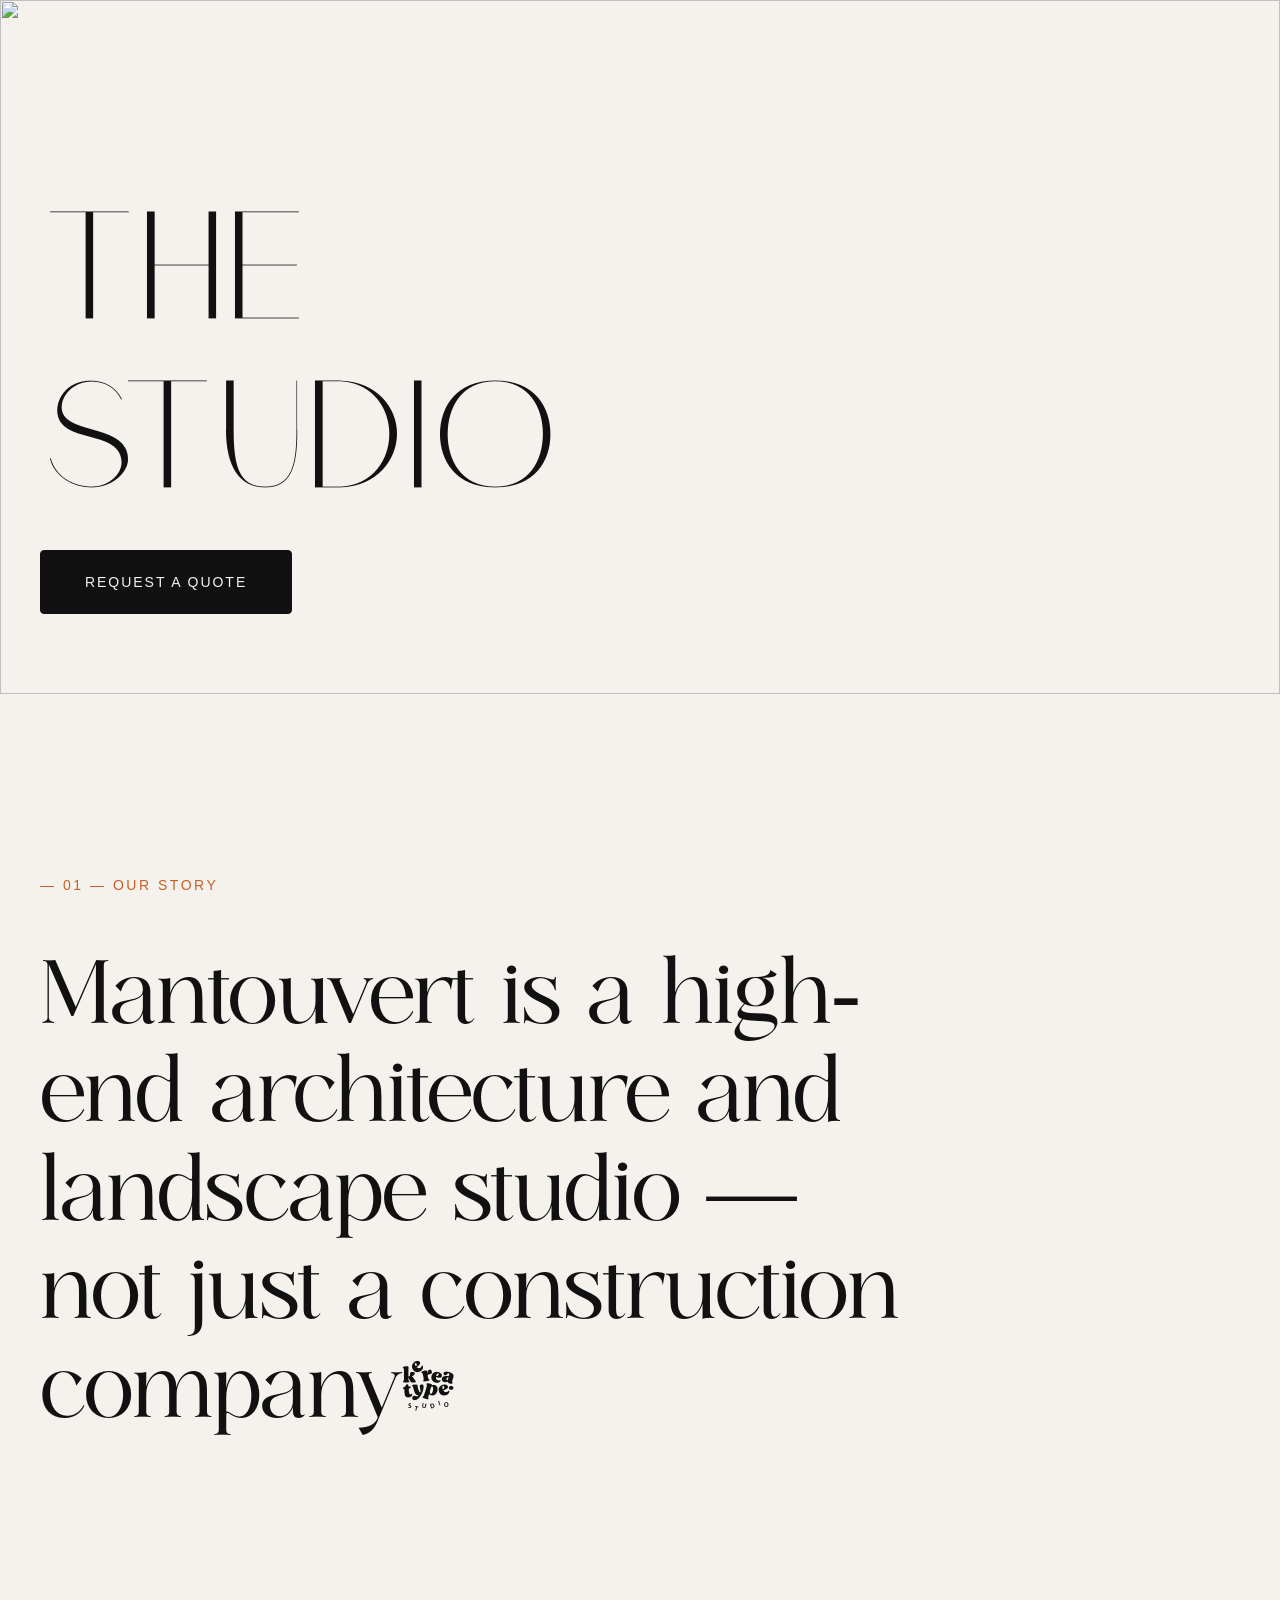
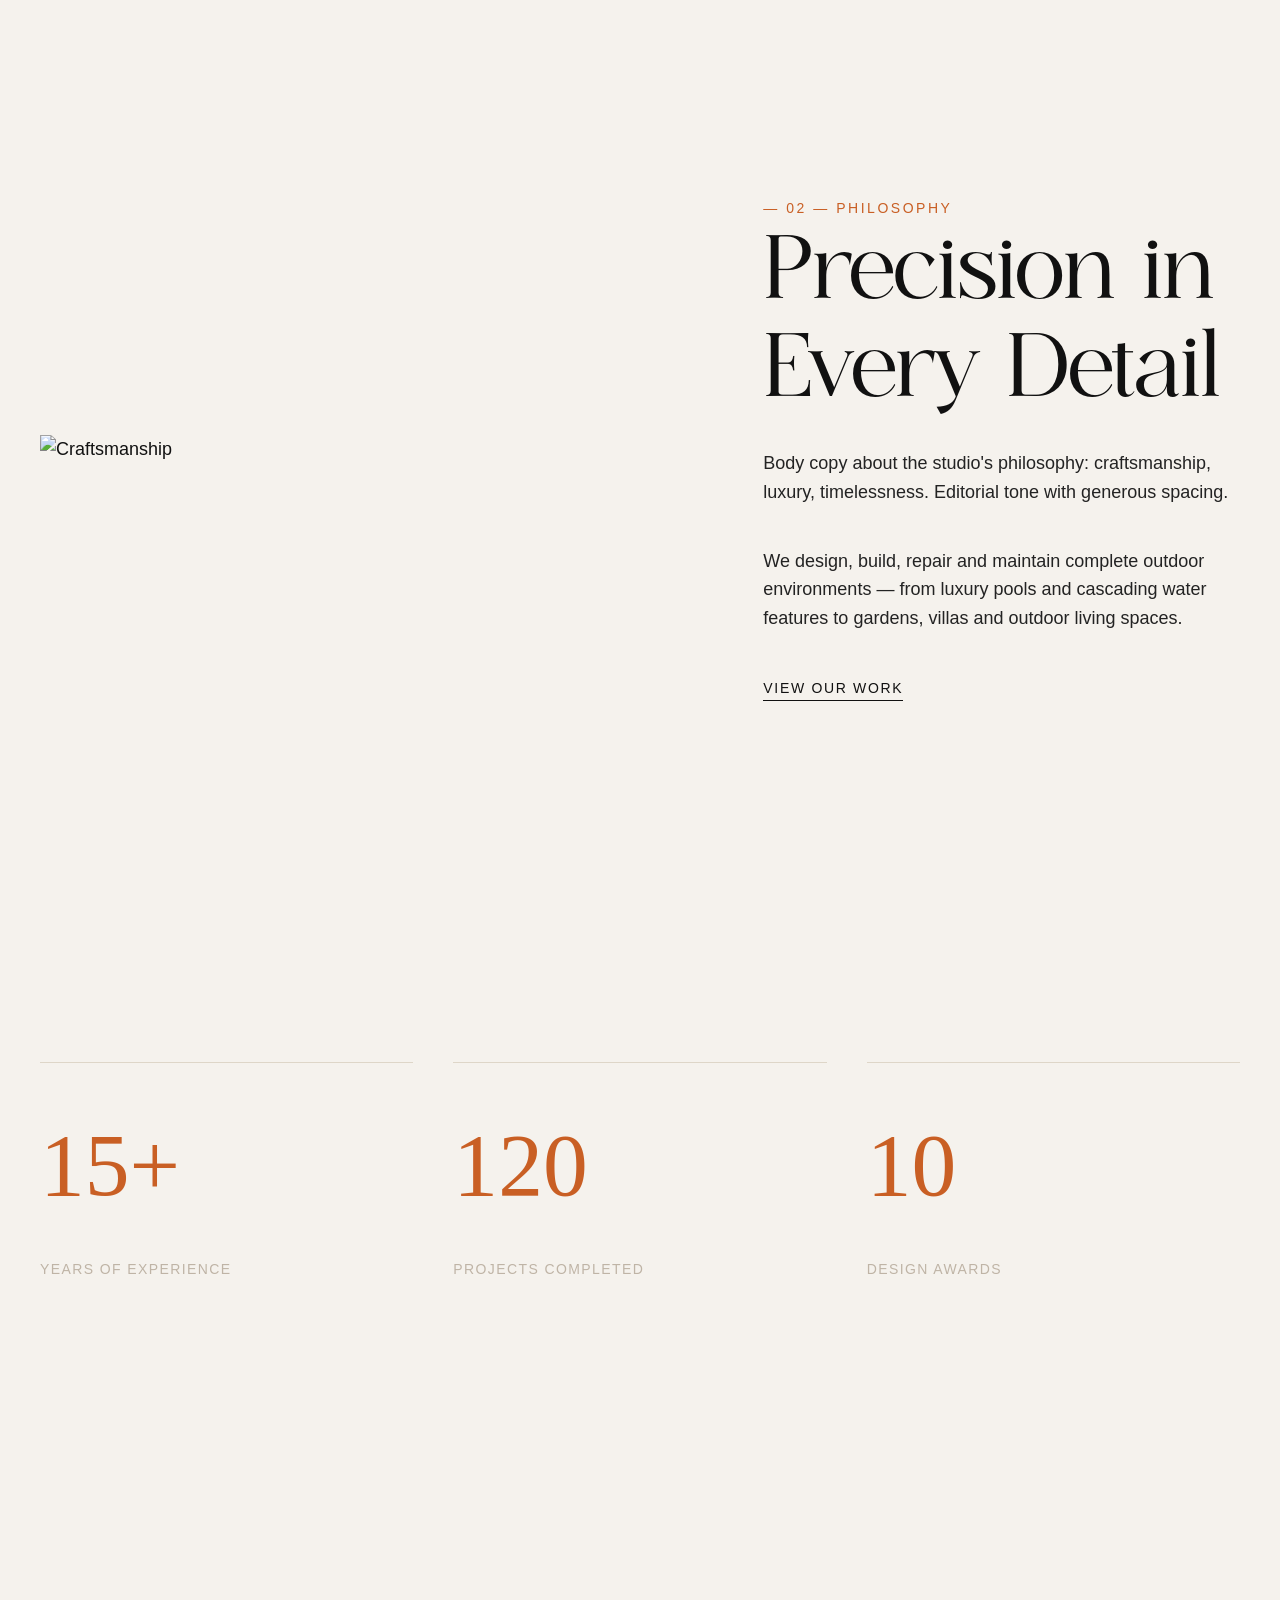
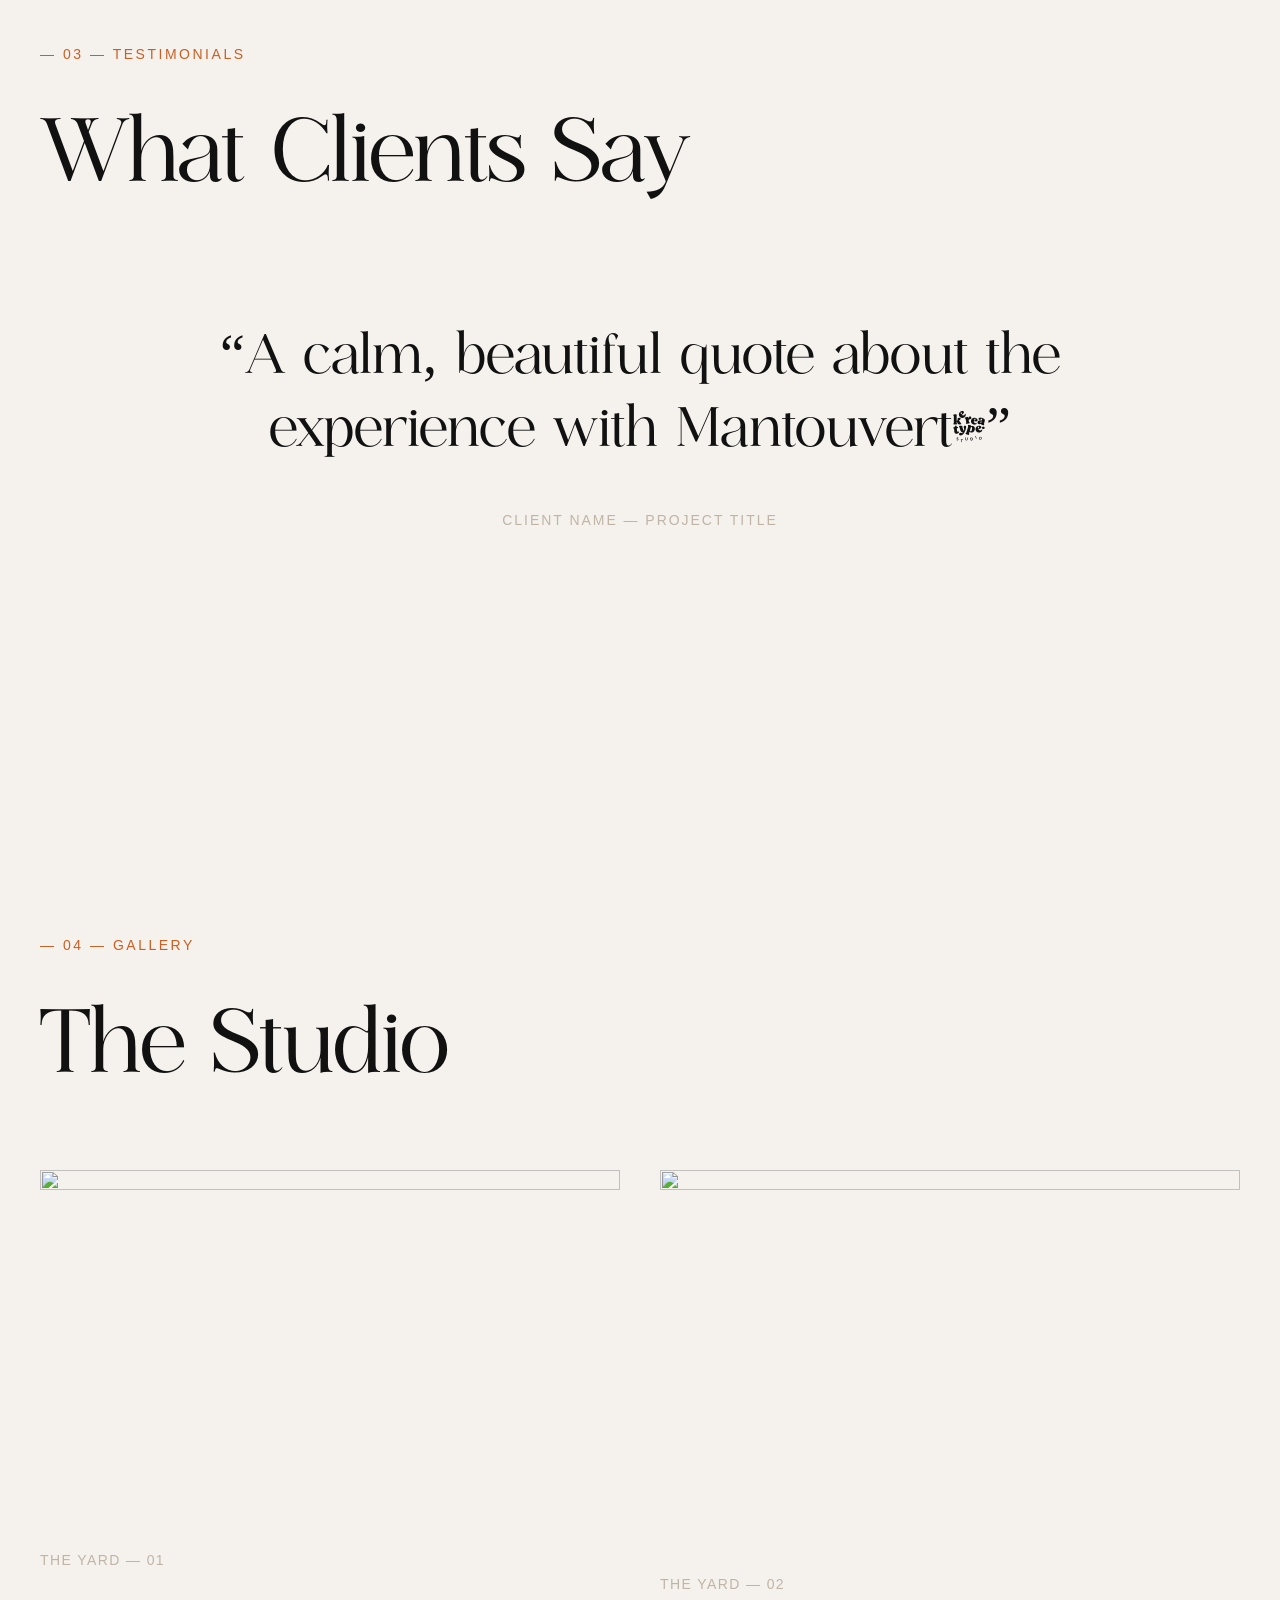
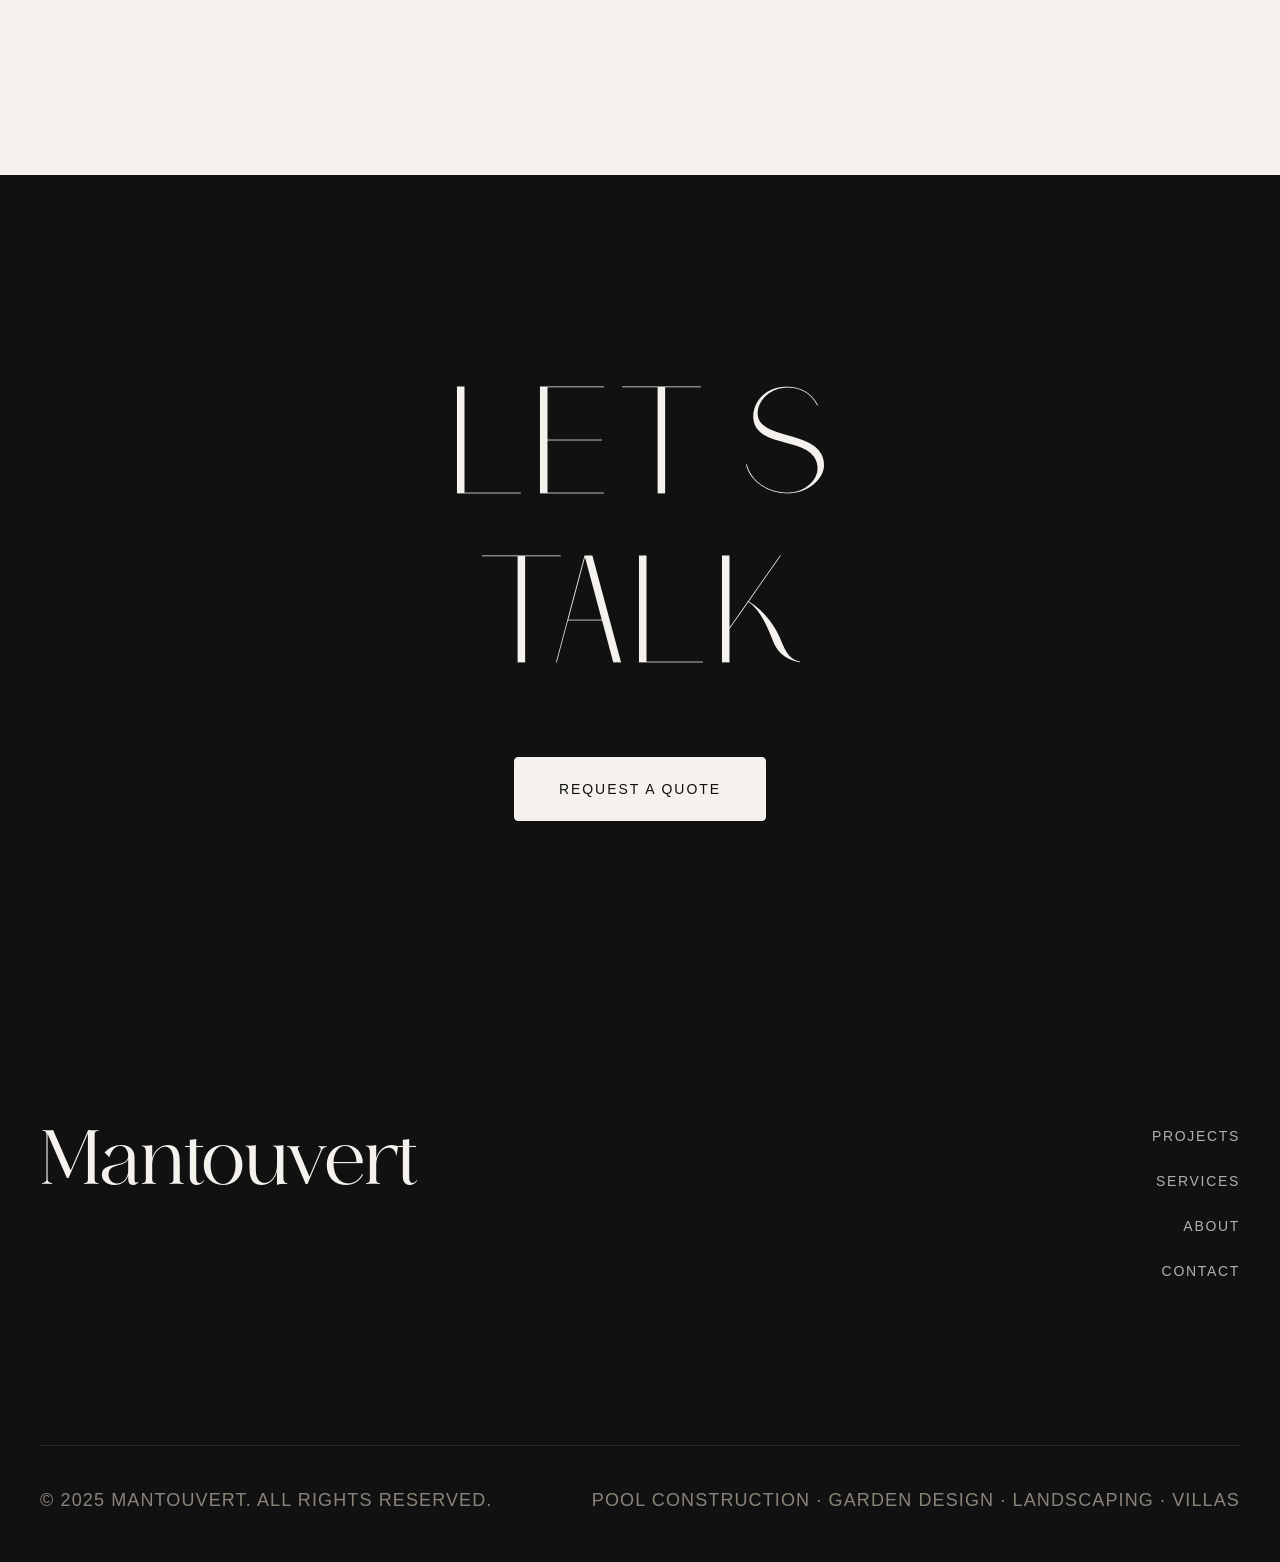
==== about.html @ f2d020be "Initial commit: Mantouvert website" ====
<!DOCTYPE html>
<html lang="en">
<head>
  <meta charset="UTF-8">
  <meta name="viewport" content="width=device-width, initial-scale=1.0">
  <title>About — Mantouvert</title>

  <link rel="stylesheet" href="css/base.css">
  <link rel="stylesheet" href="css/layout.css">
  <link rel="stylesheet" href="css/components.css">
</head>
<body>

  <!-- NAVIGATION -->
  <header class="site-header" data-header>
    <nav class="nav container">
      <button class="nav__toggle" aria-label="Open menu" aria-expanded="false">
        <span class="hamburger-line"></span>
        <span class="hamburger-line"></span>
        <span class="hamburger-line"></span>
      </button>
      <a href="index.html" class="nav__logo">Mantouvert</a>
    </nav>
    <div class="nav__menu">
      <ul class="nav__links">
        <li><a href="index.html" class="nav__link">Home</a></li>
        <li><a href="projects.html" class="nav__link">Projects</a></li>
        <li><a href="services.html" class="nav__link">Services</a></li>
        <li><a href="about.html" class="nav__link is-active">About</a></li>
        <li><a href="contact.html" class="nav__link nav__link--cta">Request a Quote</a></li>
      </ul>
    </div>
  </header>

  <main>

    <!-- HERO -->
    <section class="hero hero--page">
      <div class="hero__media">
        <img src="assets/images/placeholder-hero.jpg" alt="">
      </div>
      <div class="hero__content container">
        <h1 class="hero__title">
          THE<br>
          STUDIO
        </h1>
        <div class="hero__actions">
          <a href="contact.html" class="btn btn--primary">REQUEST A QUOTE</a>
        </div>
      </div>
    </section>

    <!-- EDITORIAL INTRO — brand story -->
    <section class="intro">
      <div class="container">
        <p class="intro__eyebrow">— 01 — Our Story</p>
        <h2 class="intro__title">
          Mantouvert is a high-end architecture and landscape studio — not just a construction company.
        </h2>
      </div>
    </section>

    <!-- CRAFTSMANSHIP / PHILOSOPHY -->
    <section class="craftsmanship">
      <div class="container">
        <div class="craftsmanship__grid">

          <div class="craftsmanship__media">
            <img src="assets/images/placeholder-craft.jpg" alt="Craftsmanship">
          </div>

          <div class="craftsmanship__content">
            <p class="section-head__eyebrow">— 02 — Philosophy</p>
            <h2 class="craftsmanship__title">Precision in Every Detail</h2>
            <p class="craftsmanship__text">
              Body copy about the studio's philosophy: craftsmanship, luxury,
              timelessness. Editorial tone with generous spacing.
            </p>
            <p class="craftsmanship__text">
              We design, build, repair and maintain complete outdoor environments —
              from luxury pools and cascading water features to gardens, villas
              and outdoor living spaces.
            </p>
            <a href="projects.html" class="section-head__link">View Our Work</a>
          </div>

        </div>
      </div>
    </section>

    <!-- STATISTICS -->
    <section class="stats">
      <div class="container">
        <div class="stats__grid">
          <div class="stat">
            <span class="stat__number">15+</span>
            <span class="stat__label">Years of Experience</span>
          </div>
          <div class="stat">
            <span class="stat__number">120</span>
            <span class="stat__label">Projects Completed</span>
          </div>
          <div class="stat">
            <span class="stat__number">10</span>
            <span class="stat__label">Design Awards</span>
          </div>
        </div>
      </div>
    </section>

    <!-- TESTIMONIALS -->
    <section class="testimonials">
      <div class="container">
        <div class="section-head">
          <p class="section-head__eyebrow">— 03 — Testimonials</p>
          <h2 class="section-head__title">What Clients Say</h2>
        </div>
        <blockquote class="testimonial">
          <p class="testimonial__quote">“A calm, beautiful quote about the experience with Mantouvert.”</p>
          <cite class="testimonial__author">Client Name — Project Title</cite>
        </blockquote>
      </div>
    </section>

    <!-- GALLERY -->
    <section class="gallery">
      <div class="container">
        <div class="section-head">
          <p class="section-head__eyebrow">— 04 — Gallery</p>
          <h2 class="section-head__title">The Studio</h2>
        </div>
        <div class="gallery__grid">
          <figure class="gallery__item">
            <img src="assets/images/placeholder-gallery-1.jpg" alt="">
            <figcaption class="gallery__caption">The Yard — 01</figcaption>
          </figure>
          <figure class="gallery__item">
            <img src="assets/images/placeholder-gallery-2.jpg" alt="">
            <figcaption class="gallery__caption">The Yard — 02</figcaption>
          </figure>
        </div>
      </div>
    </section>

    <!-- CONTACT CTA -->
    <section class="cta">
      <div class="container">
        <h2 class="cta__title">
          LET'S<br>
          TALK
        </h2>
        <a href="contact.html" class="btn btn--light">REQUEST A QUOTE</a>
      </div>
    </section>

  </main>

  <!-- FOOTER -->
  <footer class="site-footer">
    <div class="container">
      <a href="index.html" class="site-footer__logo">Mantouvert</a>
      <nav class="site-footer__nav">
        <ul>
          <li><a href="projects.html">Projects</a></li>
          <li><a href="services.html">Services</a></li>
          <li><a href="about.html">About</a></li>
          <li><a href="contact.html">Contact</a></li>
        </ul>
      </nav>
      <div class="site-footer__meta">
        <p>© 2025 Mantouvert. All rights reserved.</p>
        <p>Pool Construction · Garden Design · Landscaping · Villas</p>
      </div>
    </div>
  </footer>

  <script src="js/main.js"></script>
</body>
</html>
---- css/base.css ----
/* ============================================================
   MANTOUVERT — DESIGN SYSTEM BASE
   Source of truth: rools.md (Version 1.0)
   ============================================================ */

/* --------------------------------------------
   Global Fonts — @font-face declarations
   -------------------------------------------- */
@font-face {
  font-family: 'Monic DEMO';
  src: url('../public/fonts/Monic DEMO.otf') format('opentype');
  font-weight: 400;
  font-style: normal;
  font-display: swap;
}

@font-face {
  font-family: 'Ethereal Demo';
  src: url('../public/fonts/EtherealDemo-Thin.otf') format('opentype');
  font-weight: 100;
  font-style: normal;
  font-display: swap;
}

@font-face {
  font-family: 'Ethereal Demo';
  src: url('../public/fonts/EtherealDemo-ExtraLight.otf') format('opentype');
  font-weight: 200;
  font-style: normal;
  font-display: swap;
}

@font-face {
  font-family: 'Ethereal Demo';
  src: url('../public/fonts/EtherealDemo-Light.otf') format('opentype');
  font-weight: 300;
  font-style: normal;
  font-display: swap;
}

@font-face {
  font-family: 'Ethereal Demo';
  src: url('../public/fonts/EtherealDemo-Regular.otf') format('opentype');
  font-weight: 400;
  font-style: normal;
  font-display: swap;
}

@font-face {
  font-family: 'Ethereal Demo';
  src: url('../public/fonts/EtherealDemo-Medium.otf') format('opentype');
  font-weight: 500;
  font-style: normal;
  font-display: swap;
}

@font-face {
  font-family: 'Ethereal Demo';
  src: url('../public/fonts/EtherealDemo-SemiBold.otf') format('opentype');
  font-weight: 600;
  font-style: normal;
  font-display: swap;
}

@font-face {
  font-family: 'Ethereal Demo';
  src: url('../public/fonts/EtherealDemo-Bold.otf') format('opentype');
  font-weight: 700;
  font-style: normal;
  font-display: swap;
}

@font-face {
  font-family: 'Ethereal Demo';
  src: url('../public/fonts/EtherealDemo-ExtraBold.otf') format('opentype');
  font-weight: 800;
  font-style: normal;
  font-display: swap;
}

@font-face {
  font-family: 'Ethereal Demo';
  src: url('../public/fonts/EtherealDemo-Black.otf') format('opentype');
  font-weight: 900;
  font-style: normal;
  font-display: swap;
}

/* --------------------------------------------
   Design Tokens
   -------------------------------------------- */
:root {
  /* Color Palette */
  --color-orange: #C95F24;        /* Burnt Orange — Primary */
  --color-orange-accent: #E57A32; /* Accent Orange */
  --color-brick: #8F3526;         /* Deep Brick Red */
  --color-black: #111111;         /* Matte Black */
  --color-charcoal: #232323;      /* Charcoal */
  --color-white: #F5F2ED;         /* Warm White */
  --color-sand: #DED6C8;          /* Sand */
  --color-stone: #BFB4A6;         /* Stone */
  --color-olive: #6F7352;         /* Olive Accent — landscaping pages only */

  /* Color Usage Ratio: 60% white / 25% black / 10% orange / 5% accents */
  --color-bg: var(--color-white);
  --color-bg-dark: var(--color-black);
  --color-text: var(--color-black);
  --color-text-inverse: var(--color-white);
  --color-muted: var(--color-stone);
  --color-accent: var(--color-orange);

  /* Typography */
  --font-display: 'Monic DEMO', 'Times New Roman', serif;      /* Hero Titles */
  --font-secondary: 'Ethereal Demo', Georgia, serif;           /* Section Titles */
  --font-body: 'Inter', 'General Sans', -apple-system, sans-serif;

  /* Typography Scale */
  --type-hero: clamp(80px, 12vw, 180px);    /* Hero 120–180px */
  --type-section: clamp(48px, 7vw, 90px);   /* Section Title 60–90px */
  --type-heading: clamp(36px, 4.5vw, 56px); /* Large Heading 42–56px */
  --type-body: 18px;                        /* Body 18–20px */
  --type-small: 14px;                       /* Small Text */

  /* Layout */
  --container-max: 1600px;  /* Max Width */
  --content-max: 1400px;    /* Content Width */
  --gutter: 40px;           /* Large Gutters */
  --section-pad-desktop: 180px; /* Section Padding Desktop */
  --section-pad-mobile: 90px;   /* Section Padding Mobile */

  /* Shape & Elevation */
  --radius-none: 0px;   /* Images, Cards */
  --radius-btn: 4px;    /* Buttons */
  --shadow-soft: 0 10px 40px rgba(0, 0, 0, 0.05);

  /* Motion */
  --ease: cubic-bezier(0.25, 0.1, 0.25, 1);
  --duration-fast: 250ms;  /* Button hover */
  --duration-base: 400ms;  /* Allowed: 400–700ms */
  --duration-slow: 700ms;
}

/* --------------------------------------------
   Reset
   -------------------------------------------- */
*,
*::before,
*::after {
  box-sizing: border-box;
  margin: 0;
  padding: 0;
}

html {
  scroll-behavior: smooth;
  -webkit-text-size-adjust: 100%;
}

body {
  background-color: var(--color-bg);
  color: var(--color-text);
  font-family: var(--font-body);
  font-size: var(--type-body);
  line-height: 1.6;
  -webkit-font-smoothing: antialiased;
  -moz-osx-font-smoothing: grayscale;
}

img,
picture,
video {
  display: block;
  max-width: 100%;
  height: auto;
}

ul,
ol {
  list-style: none;
}

a {
  color: inherit;
  text-decoration: none;
}

button {
  font: inherit;
  background: none;
  border: none;
  cursor: pointer;
}

blockquote {
  margin: 0;
}

/* --------------------------------------------
   Base Typography
   -------------------------------------------- */
h1,
h2,
h3,
h4 {
  font-family: var(--font-secondary);
  font-weight: 400;
  line-height: 1.1;
  letter-spacing: -0.01em;
}

h1 {
  font-family: var(--font-display);
  font-size: var(--type-hero);
  text-transform: uppercase;
}

h2 {
  font-size: var(--type-section);
}

h3 {
  font-size: var(--type-heading);
}

p {
  font-size: var(--type-body);
  max-width: 65ch;
}

small,
.meta {
  font-size: var(--type-small);
  color: var(--color-muted);
  letter-spacing: 0.06em;
  text-transform: uppercase;
}

::selection {
  background: var(--color-accent);
  color: var(--color-white);
}

/* --------------------------------------------
   Texture — subtle stone/paper/concrete,
   very low opacity, never noisy
   -------------------------------------------- */
body::before {
  content: '';
  position: fixed;
  inset: 0;
  z-index: -1;
  pointer-events: none;
  opacity: 0.03;
  background-image: url('../assets/textures/paper.jpg');
  background-repeat: repeat;
}
---- css/layout.css ----
/* ============================================================
   MANTOUVERT — LAYOUT & GRID
   Source of truth: rools.md (Version 1.0)
   ============================================================ */

/* --------------------------------------------
   Containers
   -------------------------------------------- */
.container {
  width: 100%;
  max-width: var(--container-max); /* 1600px */
  margin-inline: auto;
  padding-inline: var(--gutter);   /* 40px gutters */
}

.container--content {
  max-width: var(--content-max);   /* 1400px content width */
}

/* --------------------------------------------
   Section Spacing
   Magazine-like luxury breathing room.
   -------------------------------------------- */
.section,
section {
  padding-block: var(--section-pad-desktop); /* 180px top + bottom */
}

/* --------------------------------------------
   12-Column Grid
   -------------------------------------------- */
.grid {
  display: grid;
  grid-template-columns: repeat(12, 1fr);
  gap: var(--gutter);
}

/* Column spans */
.col-1  { grid-column: span 1; }
.col-2  { grid-column: span 2; }
.col-3  { grid-column: span 3; }
.col-4  { grid-column: span 4; }
.col-5  { grid-column: span 5; }
.col-6  { grid-column: span 6; }
.col-7  { grid-column: span 7; }
.col-8  { grid-column: span 8; }
.col-9  { grid-column: span 9; }
.col-10 { grid-column: span 10; }
.col-11 { grid-column: span 11; }
.col-12 { grid-column: span 12; }

/* Common section grid patterns */
.grid--split {
  display: grid;
  grid-template-columns: repeat(12, 1fr);
  gap: var(--gutter);
  align-items: center;
}

.grid--split > .media {
  grid-column: span 7;
}

.grid--split > .content {
  grid-column: span 5;
}

.grid--split > .media--right {
  grid-column: span 7;
  order: 2;
}

.grid--split > .content--left {
  grid-column: span 5;
  order: 1;
}

/* --------------------------------------------
   Editorial Section Head
   -------------------------------------------- */
.section-head {
  display: grid;
  grid-template-columns: 1fr auto;
  align-items: end;
  gap: var(--gutter);
  margin-bottom: 80px;
}

.section-head__eyebrow {
  grid-column: 1 / -1;
  font-family: var(--font-body);
  font-size: var(--type-small);
  letter-spacing: 0.18em;
  text-transform: uppercase;
  color: var(--color-accent);
}

.section-head__title {
  font-family: var(--font-secondary);
  font-size: var(--type-section);
  line-height: 1.05;
}

.section-head__link {
  font-size: var(--type-small);
  letter-spacing: 0.12em;
  text-transform: uppercase;
  border-bottom: 1px solid currentColor;
  padding-bottom: 4px;
  transition: color var(--duration-fast) var(--ease);
}

.section-head__link:hover {
  color: var(--color-accent);
}

/* --------------------------------------------
   Hero Layout
   -------------------------------------------- */
.hero {
  position: relative;
  min-height: 100vh;
  display: flex;
  align-items: flex-end;
  padding-bottom: 80px;
  overflow: hidden;
}

.hero__media {
  position: absolute;
  inset: 0;
  z-index: -1;
}

.hero__media img,
.hero__media video {
  width: 100%;
  height: 100%;
  object-fit: cover;
}

.hero__content {
  width: 100%;
}

.hero__title {
  margin-bottom: 32px;
}

.hero__intro {
  font-size: var(--type-body);
  color: var(--color-text-inverse);
  margin-bottom: 48px;
  opacity: 0.85;
}

.hero__actions {
  display: flex;
  gap: 24px;
  flex-wrap: wrap;
}

/* --------------------------------------------
   Featured Projects Grid
   -------------------------------------------- */
.featured__grid {
  display: grid;
  grid-template-columns: repeat(2, 1fr);
  gap: var(--gutter);
}

/* --------------------------------------------
   Services List
   -------------------------------------------- */
.services__list {
  display: grid;
  grid-template-columns: repeat(2, 1fr);
  gap: var(--gutter);
  margin-bottom: 80px;
}

/* --------------------------------------------
   Craftsmanship Split
   -------------------------------------------- */
.craftsmanship__grid {
  display: grid;
  grid-template-columns: repeat(12, 1fr);
  gap: var(--gutter);
  align-items: center;
}

.craftsmanship__media {
  grid-column: span 7;
}

.craftsmanship__content {
  grid-column: span 5;
}

/* --------------------------------------------
   Stats
   -------------------------------------------- */
.stats__grid {
  display: grid;
  grid-template-columns: repeat(3, 1fr);
  gap: var(--gutter);
}

/* --------------------------------------------
   Gallery
   -------------------------------------------- */
.gallery__grid {
  display: grid;
  grid-template-columns: repeat(2, 1fr);
  gap: var(--gutter);
}

/* --------------------------------------------
   Footer
   -------------------------------------------- */
.site-footer .container {
  display: grid;
  grid-template-columns: 1fr auto;
  gap: var(--gutter);
  align-items: start;
}

.site-footer__meta {
  grid-column: 1 / -1;
  display: flex;
  justify-content: space-between;
  flex-wrap: wrap;
  gap: 16px;
  border-top: 1px solid rgba(245, 242, 237, 0.15);
  padding-top: 40px;
  margin-top: 120px;
}

/* --------------------------------------------
   Responsive — Mobile (section padding 90px)
   -------------------------------------------- */
@media (max-width: 1024px) {
  .grid--split > .media,
  .grid--split > .content,
  .grid--split > .media--right,
  .grid--split > .content--left,
  .craftsmanship__media,
  .craftsmanship__content {
    grid-column: span 12;
  }
}

@media (max-width: 768px) {
  .section,
  section {
    padding-block: var(--section-pad-mobile); /* 90px */
  }

  .featured__grid,
  .services__list,
  .gallery__grid {
    grid-template-columns: 1fr;
  }

  .stats__grid {
    grid-template-columns: 1fr;
  }

  .section-head {
    grid-template-columns: 1fr;
    margin-bottom: 48px;
  }

  .section-head__link {
    grid-column: 1;
  }

  .site-footer .container {
    grid-template-columns: 1fr;
  }
}
---- css/components.css ----
/* ============================================================
   MANTOUVERT — COMPONENTS
   Source of truth: rools.md (Version 1.0)
   ============================================================ */

/* --------------------------------------------
   Buttons — simple, large, flat. No gradients.
   -------------------------------------------- */
.btn {
  display: inline-block;
  padding: 20px 44px;
  font-family: var(--font-body);
  font-size: var(--type-small);
  font-weight: 500;
  letter-spacing: 0.14em;
  text-transform: uppercase;
  border-radius: var(--radius-btn); /* 4px */
  border: 1px solid transparent;
  transition:
    background-color var(--duration-fast) var(--ease),
    color var(--duration-fast) var(--ease),
    border-color var(--duration-fast) var(--ease);
}

/* Primary — matte black base, burnt orange hover */
.btn--primary {
  background-color: var(--color-black);
  color: var(--color-white);
  border-color: var(--color-black);
}

.btn--primary:hover {
  background-color: var(--color-orange); /* Burnt Orange hover */
  border-color: var(--color-orange);
  color: var(--color-white);
}

/* Ghost — outline style for dark heroes */
.btn--ghost {
  background-color: transparent;
  color: var(--color-white);
  border-color: rgba(245, 242, 237, 0.5);
}

.btn--ghost:hover {
  background-color: var(--color-orange);
  border-color: var(--color-orange);
  color: var(--color-white);
}

/* Inverted — white button on dark backgrounds */
.btn--light {
  background-color: var(--color-white);
  color: var(--color-black);
  border-color: var(--color-white);
}

.btn--light:hover {
  background-color: var(--color-orange);
  border-color: var(--color-orange);
  color: var(--color-white);
}

/* --------------------------------------------
   Navigation — hamburger centered, logo below.
   Transparent initially, turns black on scroll.
   -------------------------------------------- */
.site-header {
  position: fixed;
  inset: 0 0 auto 0;
  z-index: 100;
  padding-block: 24px;
  transition:
    background-color var(--duration-base) var(--ease),
    padding-block var(--duration-base) var(--ease);
}

.site-header.is-scrolled {
  background-color: var(--color-black);
  padding-block: 16px;
}

.nav {
  display: flex;
  flex-direction: column;
  align-items: center;
  justify-content: center;
  gap: 6px;
  text-align: center;
}

/* Hamburger button */
.nav__toggle {
  display: flex;
  flex-direction: column;
  align-items: center;
  justify-content: center;
  gap: 6px;
  padding: 8px;
  cursor: pointer;
  background: none;
  border: none;
}

.hamburger-line {
  display: block;
  width: 36px;
  height: 3px;
  background-color: var(--color-white);
  border-radius: 2px;
  transition:
    transform var(--duration-fast) var(--ease),
    opacity var(--duration-fast) var(--ease);
}

/* Hamburger open state (X animation) */
.nav__toggle.is-active .hamburger-line:nth-child(1) {
  transform: translateY(9px) rotate(45deg);
}

.nav__toggle.is-active .hamburger-line:nth-child(2) {
  opacity: 0;
}

.nav__toggle.is-active .hamburger-line:nth-child(3) {
  transform: translateY(-9px) rotate(-45deg);
}

/* Logo */
.nav__logo {
  font-family: var(--font-secondary);
  font-size: 18px;
  letter-spacing: 0.04em;
  color: var(--color-white);
  transition: color var(--duration-fast) var(--ease);
  text-transform: uppercase;
}

/* Scrolled state — text stays white */
.site-header.is-scrolled .nav__logo,
.site-header.is-scrolled .hamburger-line {
  color: var(--color-white);
  background-color: var(--color-white);
}

/* Full-screen menu overlay */
.nav__menu {
  display: none;
  position: fixed;
  inset: 0;
  z-index: 99;
  background-color: var(--color-black);
  align-items: center;
  justify-content: center;
}

.nav__menu.is-open {
  display: flex;
}

.nav__links {
  display: flex;
  flex-direction: column;
  align-items: center;
  gap: 40px;
  text-align: center;
}

.nav__link {
  font-family: var(--font-secondary);
  font-size: var(--type-heading);
  letter-spacing: 0.02em;
  color: var(--color-white);
  opacity: 0.85;
  transition:
    opacity var(--duration-fast) var(--ease),
    color var(--duration-fast) var(--ease);
}

.nav__link:hover,
.nav__link.is-active {
  opacity: 1;
  color: var(--color-orange);
}

.nav__link--cta {
  padding: 16px 40px;
  border: 1px solid var(--color-white);
  border-radius: var(--radius-btn);
  opacity: 1;
  font-size: var(--type-small);
  letter-spacing: 0.1em;
  text-transform: uppercase;
}

.nav__link--cta:hover {
  background-color: var(--color-orange);
  border-color: var(--color-orange);
  color: var(--color-white);
}

/* --------------------------------------------
   Editorial Intro Section
   -------------------------------------------- */
.intro__eyebrow {
  font-size: var(--type-small);
  letter-spacing: 0.18em;
  text-transform: uppercase;
  color: var(--color-accent);
  margin-bottom: 48px;
}

.intro__title {
  font-family: var(--font-secondary);
  font-size: var(--type-section);
  line-height: 1.1;
  max-width: 20ch;
}

/* --------------------------------------------
   Project Cards — minimal, image + small title
   -------------------------------------------- */
.project-card__media {
  display: block;
  overflow: hidden;
  margin-bottom: 24px;
}

.project-card__media img {
  width: 100%;
  aspect-ratio: 3 / 2;
  object-fit: cover;
  border-radius: var(--radius-none); /* 0px */
  transition: transform var(--duration-slow) var(--ease);
}

.project-card__media:hover img {
  transform: scale(1.03); /* Smooth scale — allowed */
}

.project-card__title {
  font-family: var(--font-secondary);
  font-size: var(--type-heading); /* 42–56px but controlled */
  line-height: 1.2;
  margin-bottom: 8px;
}

.project-card__meta {
  font-size: var(--type-small);
  letter-spacing: 0.1em;
  text-transform: uppercase;
  color: var(--color-muted);
}

/* --------------------------------------------
   Services List — thin line icons, minimal
   -------------------------------------------- */
.services__item {
  border-top: 1px solid var(--color-sand);
  padding-block: 32px;
}

.services__item:last-child {
  border-bottom: 1px solid var(--color-sand);
}

.services__item a {
  display: flex;
  align-items: center;
  gap: 32px;
  transition: color var(--duration-fast) var(--ease);
}

.services__item a:hover {
  color: var(--color-orange);
}

.services__icon {
  flex: 0 0 auto;
  width: 24px;
  height: 24px;
  color: var(--color-stone);
}

.services__name {
  font-family: var(--font-secondary);
  font-size: var(--type-heading);
  line-height: 1.2;
}

/* --------------------------------------------
   Craftsmanship Section
   -------------------------------------------- */
.craftsmanship__media img {
  width: 100%;
  border-radius: var(--radius-none);
  object-fit: cover;
}

.craftsmanship__title {
  font-family: var(--font-secondary);
  font-size: var(--type-section);
  line-height: 1.1;
  margin-bottom: 32px;
}

.craftsmanship__text {
  color: var(--color-charcoal);
  margin-bottom: 40px;
}

/* --------------------------------------------
   Stats — elegant numbering
   -------------------------------------------- */
.stat {
  padding-top: 32px;
  border-top: 1px solid var(--color-sand);
}

.stat__number {
  display: block;
  font-family: var(--font-secondary);
  font-size: var(--type-section);
  color: var(--color-accent);
  margin-bottom: 16px;
}

.stat__label {
  font-size: var(--type-small);
  letter-spacing: 0.1em;
  text-transform: uppercase;
  color: var(--color-muted);
}

/* --------------------------------------------
   Gallery — large editorial photography
   -------------------------------------------- */
.gallery__item img {
  width: 100%;
  aspect-ratio: 3 / 2;
  object-fit: cover;
  border-radius: var(--radius-none);
}

.gallery__item:first-child img {
  aspect-ratio: 16 / 10;
}

.gallery__caption {
  margin-top: 16px;
  font-size: var(--type-small);
  letter-spacing: 0.1em;
  text-transform: uppercase;
  color: var(--color-muted);
}

/* --------------------------------------------
   Testimonials
   -------------------------------------------- */
.testimonial {
  max-width: 900px;
  margin-inline: auto;
  text-align: center;
  padding-block: 40px;
}

.testimonial__quote {
  font-family: var(--font-secondary);
  font-size: var(--type-heading);
  line-height: 1.3;
  margin-bottom: 40px;
}

.testimonial__author {
  font-style: normal;
  font-size: var(--type-small);
  letter-spacing: 0.14em;
  text-transform: uppercase;
  color: var(--color-muted);
}

/* --------------------------------------------
   CTA Section — large typography, dark
   -------------------------------------------- */
.cta {
  background-color: var(--color-black);
  color: var(--color-white);
  text-align: center;
}

.cta__title {
  font-family: var(--font-display);
  font-size: var(--type-hero);
  text-transform: uppercase;
  margin-bottom: 64px;
}

/* --------------------------------------------
   Footer — minimal, dark, large typography
   -------------------------------------------- */
.site-footer {
  background-color: var(--color-black);
  color: var(--color-white);
  padding-block: 120px 48px;
}

.site-footer__logo {
  font-family: var(--font-secondary);
  font-size: clamp(48px, 6vw, 90px);
  line-height: 1;
  color: var(--color-white);
}

.site-footer__nav ul {
  display: flex;
  flex-direction: column;
  gap: 16px;
  text-align: right;
}

.site-footer__nav a {
  font-size: var(--type-small);
  letter-spacing: 0.12em;
  text-transform: uppercase;
  color: var(--color-white);
  opacity: 0.7;
  transition:
    opacity var(--duration-fast) var(--ease),
    color var(--duration-fast) var(--ease);
}

.site-footer__nav a:hover {
  opacity: 1;
  color: var(--color-orange);
}

.site-footer__meta {
  font-size: var(--type-small);
  letter-spacing: 0.08em;
  text-transform: uppercase;
  color: var(--color-stone);
  opacity: 0.7;
}

/* --------------------------------------------
   Hero — 4×2 Grid (8 Cards)
   Continuous background, thin white grid lines.
   -------------------------------------------- */
.hero--grid {
  position: relative;
  width: 100vw;
  height: 100vh;
  display: grid;
  grid-template-columns: repeat(4, 1fr);
  grid-template-rows: repeat(2, 1fr);
  gap: 0;
  overflow: hidden;
  background-color: var(--color-black);
}

/* Full-length grid lines — drawn above the background image */
.hero--grid::before {
  content: '';
  position: absolute;
  inset: 0;
  z-index: 2;
  pointer-events: none;
  /* 3 vertical lines + 1 horizontal line, end to end */
  background-image:
    linear-gradient(to right, rgba(245, 242, 237, 0.5) 6px, transparent 6px),
    linear-gradient(to right, rgba(245, 242, 237, 0.5) 6px, transparent 6px),
    linear-gradient(to right, rgba(245, 242, 237, 0.5) 6px, transparent 6px),
    linear-gradient(to bottom, rgba(245, 242, 237, 0.5) 6px, transparent 6px);
  background-size:
    6px 100%,
    6px 100%,
    6px 100%,
    100% 50%;
  background-position:
    25% 0,
    50% 0,
    75% 0,
    0 100%;
  background-repeat: no-repeat;
}

/* Global background — one continuous image across all cards */
.hero__bg {
  position: absolute;
  inset: 0;
  z-index: 0;
  display: grid;
  grid-template-columns: repeat(3, 1fr);
}

.hero__bg img {
  width: 100%;
  height: 100%;
  object-fit: cover;
  display: block;
}

/* Individual cards — visible card elements overlaid on the image */
.hero-card {
  position: relative;
  z-index: 1;
  background: rgba(0, 0, 0, 0.15);
  transition: background-color var(--duration-fast) var(--ease);
}

.hero-card:hover {
  background: rgba(0, 0, 0, 0.25);
}

/* Card 1 (R1C1) — blurred frosted glass */
.hero-card--blur {
  backdrop-filter: blur(20px);
  -webkit-backdrop-filter: blur(20px);
  background: rgba(255, 255, 255, 0.12);
  display: flex;
  align-items: flex-end;
  padding: 24px;
  box-shadow: inset 0 0 40px rgba(255, 255, 255, 0.05);
}

.hero-card--blur:hover {
  background: rgba(255, 255, 255, 0.18);
}

.hero-card__join {
  font-size: var(--type-small);
  letter-spacing: 0.08em;
  text-transform: uppercase;
  color: var(--color-white);
  opacity: 0.9;
  transition: opacity var(--duration-fast) var(--ease);
}

.hero-card__join:hover {
  opacity: 1;
  color: var(--color-orange);
}

/* Cards 5, 6, 7 (R2C1-3) — numbered labels */
.hero-card--label {
  display: flex;
  align-items: flex-start;
  justify-content: flex-end;
  padding: 24px;
  background: rgba(0, 0, 0, 0.2);
}

.hero-card--label:hover {
  background: rgba(0, 0, 0, 0.3);
}

.hero-card__marker {
  display: flex;
  flex-direction: column;
  align-items: center;
  gap: 8px;
}

.hero-card__number {
  font-size: var(--type-small);
  letter-spacing: 0.1em;
  color: var(--color-white);
  opacity: 0.9;
}

.hero-card__triangle {
  width: 0;
  height: 0;
  border-left: 7px solid transparent;
  border-right: 7px solid transparent;
  border-top: 10px solid #F5C518; /* yellow/gold */
}

.hero-card__label {
  font-size: var(--type-small);
  letter-spacing: 0.1em;
  text-transform: uppercase;
  color: var(--color-white);
  opacity: 0.9;
}


/* Top navigation icons (absolute positioned) */
.hero__top-icons {
  position: absolute;
  top: 40px;
  left: 0;
  right: 0;
  z-index: 4;
  display: flex;
  align-items: center;
  justify-content: center;
  gap: 12px;
  pointer-events: none;
}

.hero__icon {
  display: flex;
  align-items: center;
  justify-content: center;
  width: 36px;
  height: 36px;
  background-color: var(--color-white);
  border-radius: 50%;
  color: var(--color-black);
  pointer-events: auto;
}

.hero__icon--menu {
  display: grid;
  grid-template-columns: repeat(3, 4px);
  grid-template-rows: repeat(2, 4px);
  gap: 4px;
  align-content: center;
  justify-content: center;
}

.hero__icon--menu .dot {
  width: 4px;
  height: 4px;
  background-color: var(--color-black);
  border-radius: 50%;
}

.hero__icon--social {
  position: absolute;
  right: 40px;
}

.hero__icon--social:first-of-type {
  right: 88px;
}

/* Bottom overlay content (spans multiple cards) */
.hero__bottom {
  position: absolute;
  bottom: 0;
  left: 0;
  right: 0;
  z-index: 3;
  display: flex;
  align-items: flex-end;
  justify-content: space-between;
  padding: 0 60px 80px;
  pointer-events: none;
}

.hero__headline {
  font-family: var(--font-display);
  font-size: clamp(80px, 10vw, 120px);
  text-transform: uppercase;
  color: var(--color-white);
  line-height: 0.95;
  display: flex;
  gap: 24px;
  align-items: baseline;
}

.hero__headline span {
  white-space: nowrap;
}

.hero__paragraph {
  font-size: var(--type-small);
  line-height: 1.6;
  color: var(--color-white);
  opacity: 0.85;
  max-width: 300px;
  text-align: right;
  pointer-events: auto;
}

/* --------------------------------------------
   Page Hero — smaller than home hero
   -------------------------------------------- */
.hero--page {
  min-height: 70vh;
  align-items: flex-end;
}

/* --------------------------------------------
   Project Grid — portfolio listing
   -------------------------------------------- */
.project-grid {
  display: grid;
  grid-template-columns: repeat(2, 1fr);
  gap: var(--gutter);
}

/* --------------------------------------------
   Project Detail Facts
   -------------------------------------------- */
.project-detail__facts {
  margin-bottom: 48px;
}

.project-detail__facts li {
  display: flex;
  justify-content: space-between;
  gap: 24px;
  padding-block: 16px;
  border-bottom: 1px solid var(--color-sand);
  font-size: var(--type-body);
}

.project-detail__facts .meta {
  flex: 0 0 auto;
}

/* --------------------------------------------
   Next Project — editorial navigation
   -------------------------------------------- */
.next-project {
  border-top: 1px solid var(--color-sand);
}

.next-project__link {
  display: block;
}

.next-project__title {
  font-family: var(--font-secondary);
  font-size: var(--type-section);
  line-height: 1.1;
  transition: color var(--duration-fast) var(--ease);
}

.next-project__link:hover .next-project__title {
  color: var(--color-accent);
}

/* --------------------------------------------
   Contact Form — minimal, editorial
   -------------------------------------------- */
.contact-form__field {
  margin-bottom: 32px;
}

.contact-form__field label {
  display: block;
  margin-bottom: 12px;
}

.contact-form__field input,
.contact-form__field select,
.contact-form__field textarea {
  width: 100%;
  padding: 16px 0;
  font-family: var(--font-body);
  font-size: var(--type-body);
  color: var(--color-text);
  background: transparent;
  border: none;
  border-bottom: 1px solid var(--color-sand);
  border-radius: 0;
  transition: border-color var(--duration-fast) var(--ease);
}

.contact-form__field input:focus,
.contact-form__field select:focus,
.contact-form__field textarea:focus {
  outline: none;
  border-bottom-color: var(--color-accent);
}

.contact-form__field textarea {
  resize: vertical;
}

.contact-details {
  padding: 48px;
  background-color: var(--color-black);
  color: var(--color-white);
}

.contact-details .craftsmanship__title {
  color: var(--color-white);
  margin-bottom: 40px;
}

.contact-details .project-detail__facts li {
  border-bottom-color: rgba(245, 242, 237, 0.15);
}

.contact-details .project-detail__facts .meta {
  color: var(--color-stone);
}

/* --------------------------------------------
   Responsive Components
   -------------------------------------------- */
@media (max-width: 768px) {
  /* Hero grid — stack cards on mobile */
  .hero--grid {
    grid-template-columns: repeat(2, 1fr);
    grid-template-rows: repeat(4, 1fr);
    height: auto;
    min-height: 100vh;
  }

  .hero__bg {
    grid-template-columns: 1fr;
  }

  .hero__bg img {
    display: none;
  }

  .hero__bg img:first-child {
    display: block;
  }

  .hero-card {
    min-height: 25vh;
  }

  .hero-card--blur {
    align-items: flex-start;
  }

  .hero-card--label {
    align-items: flex-start;
    justify-content: flex-end;
  }

  .hero__top-icons {
    top: 100px;
  }

  .hero__bottom {
    flex-direction: column;
    align-items: center;
    gap: 24px;
    padding: 0 24px 40px;
  }

  .hero__headline {
    flex-direction: column;
    gap: 8px;
    font-size: var(--type-section);
    text-align: center;
  }

  .hero__headline span {
    white-space: normal;
  }

  .hero__paragraph {
    text-align: center;
    max-width: 100%;
  }

  .project-grid {
    grid-template-columns: 1fr;
  }

  .next-project__title {
    font-size: var(--type-heading);
  }

  .contact-details {
    padding: 32px;
  }

  .intro__title {
    font-size: var(--type-heading);
  }

  .craftsmanship__title {
    font-size: var(--type-heading);
  }

  .stat__number {
    font-size: var(--type-heading);
  }

  .testimonial__quote {
    font-size: var(--type-heading);
  }

  .site-footer__nav ul {
    text-align: left;
  }
}
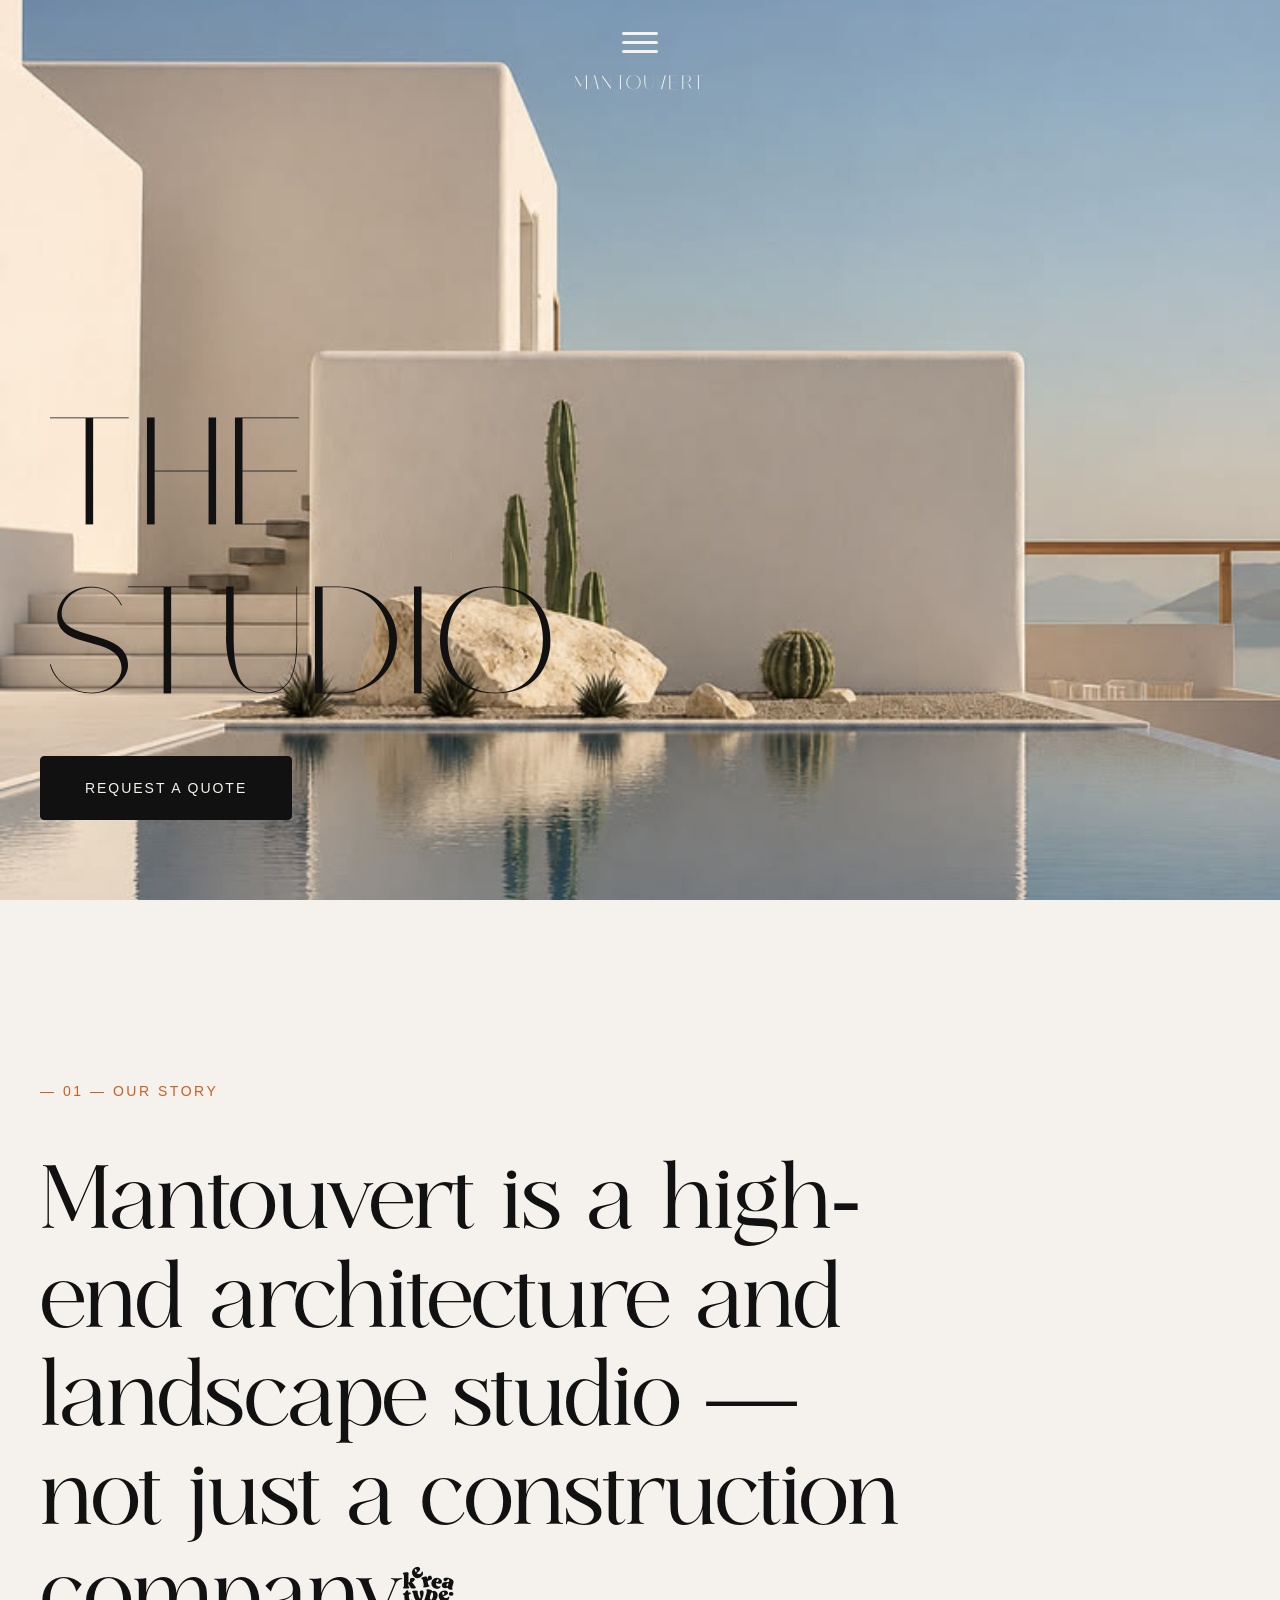
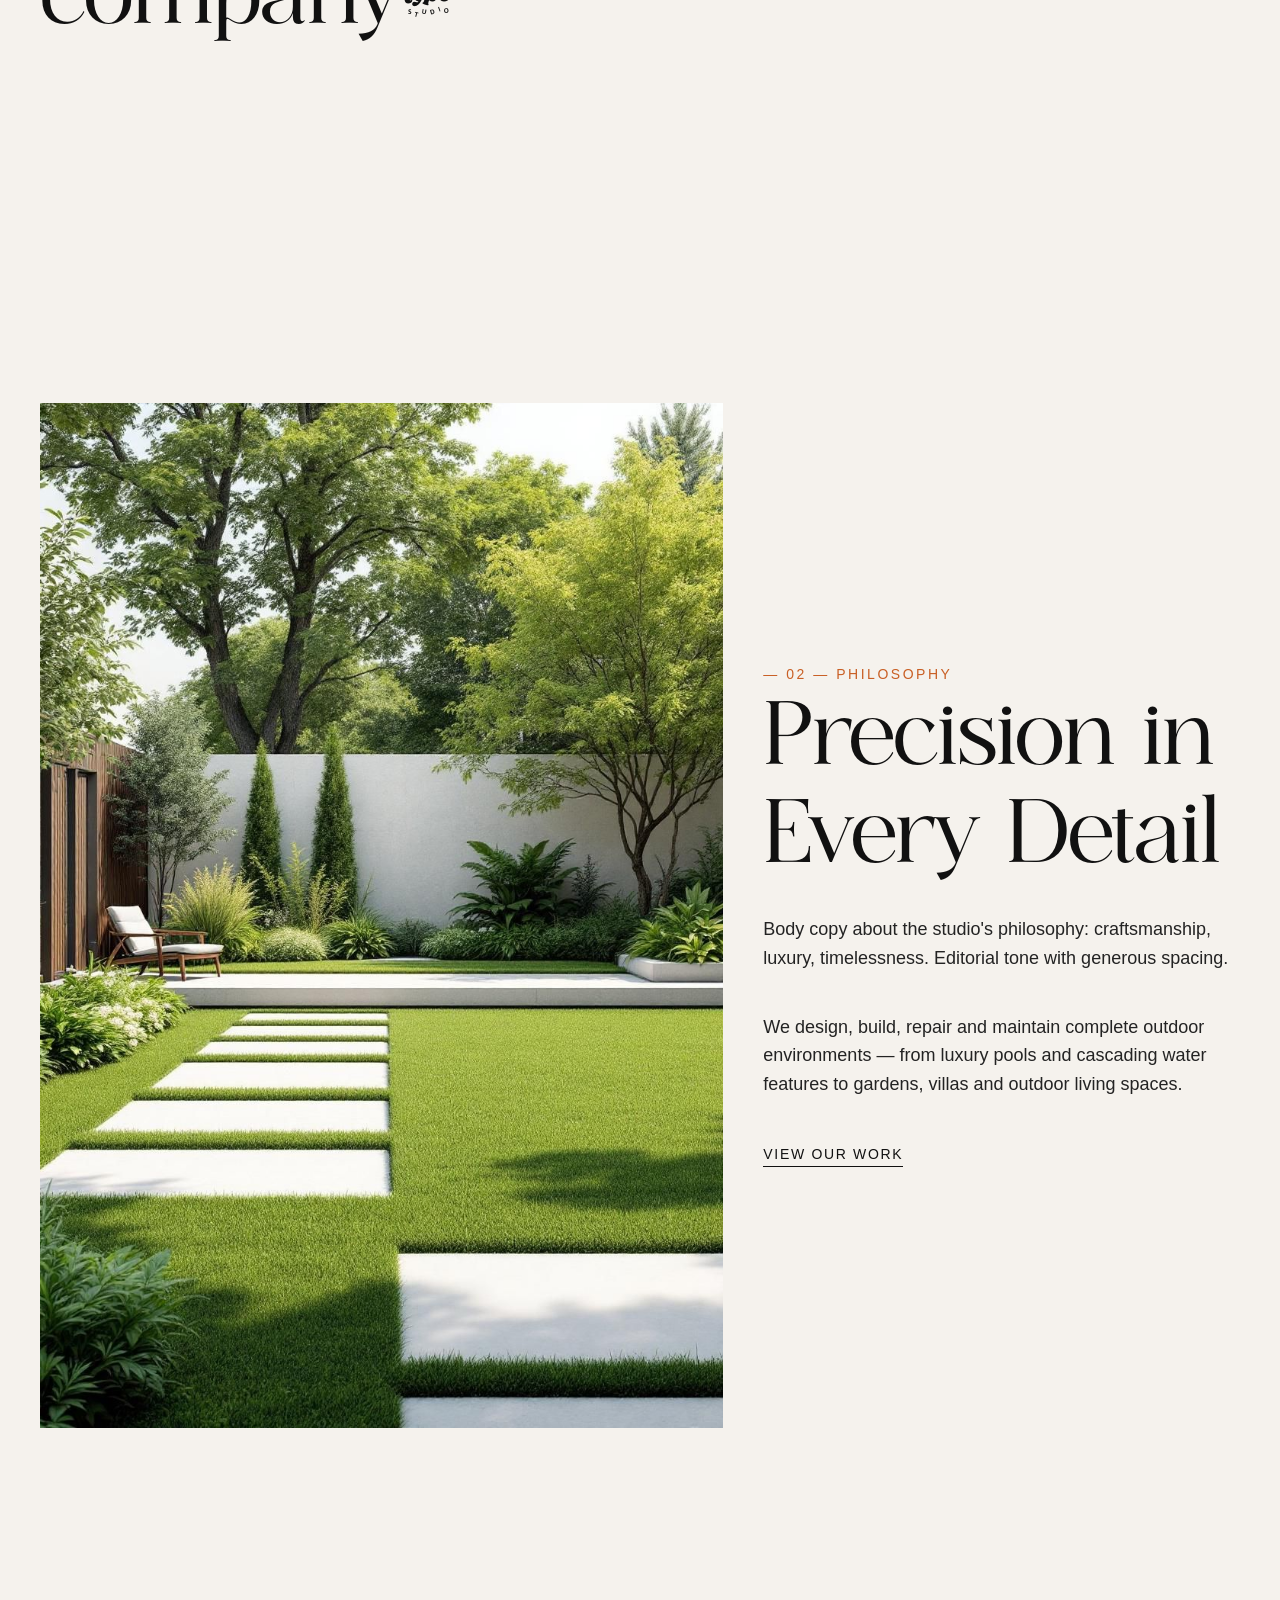
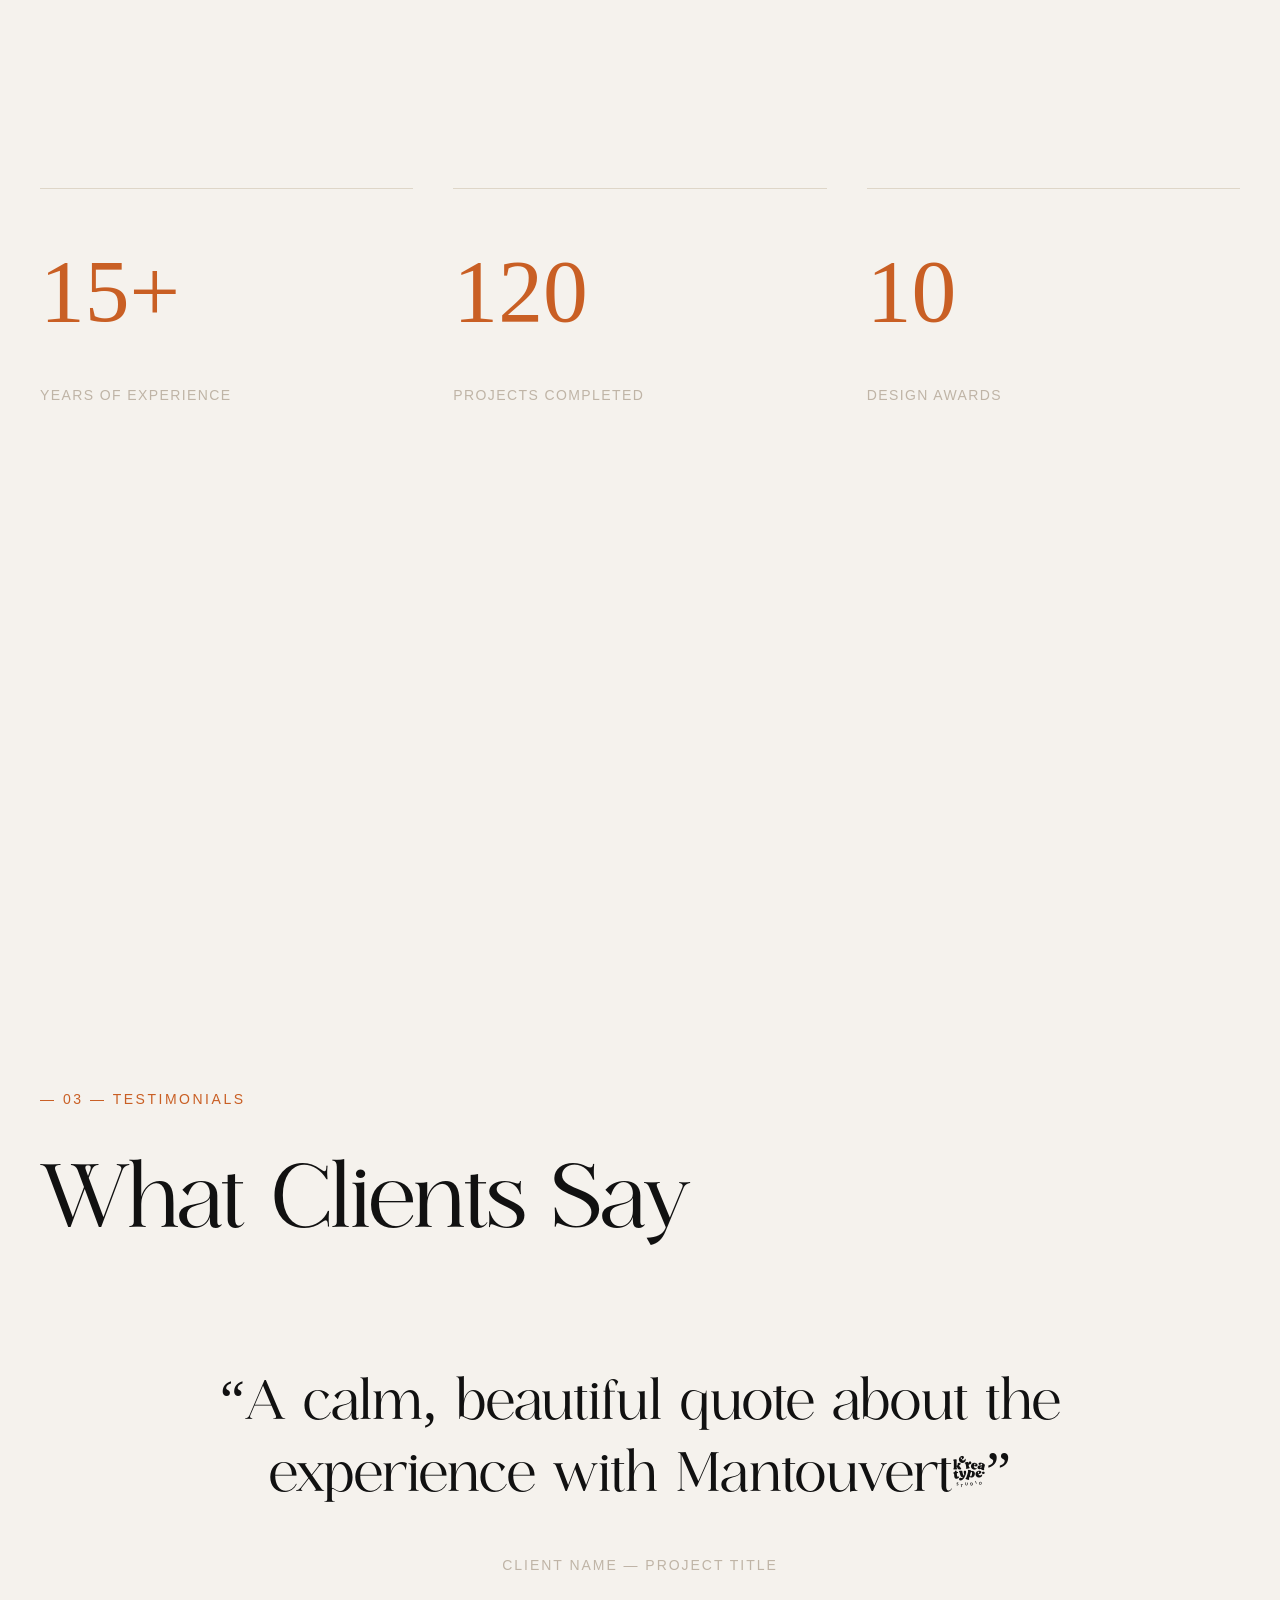
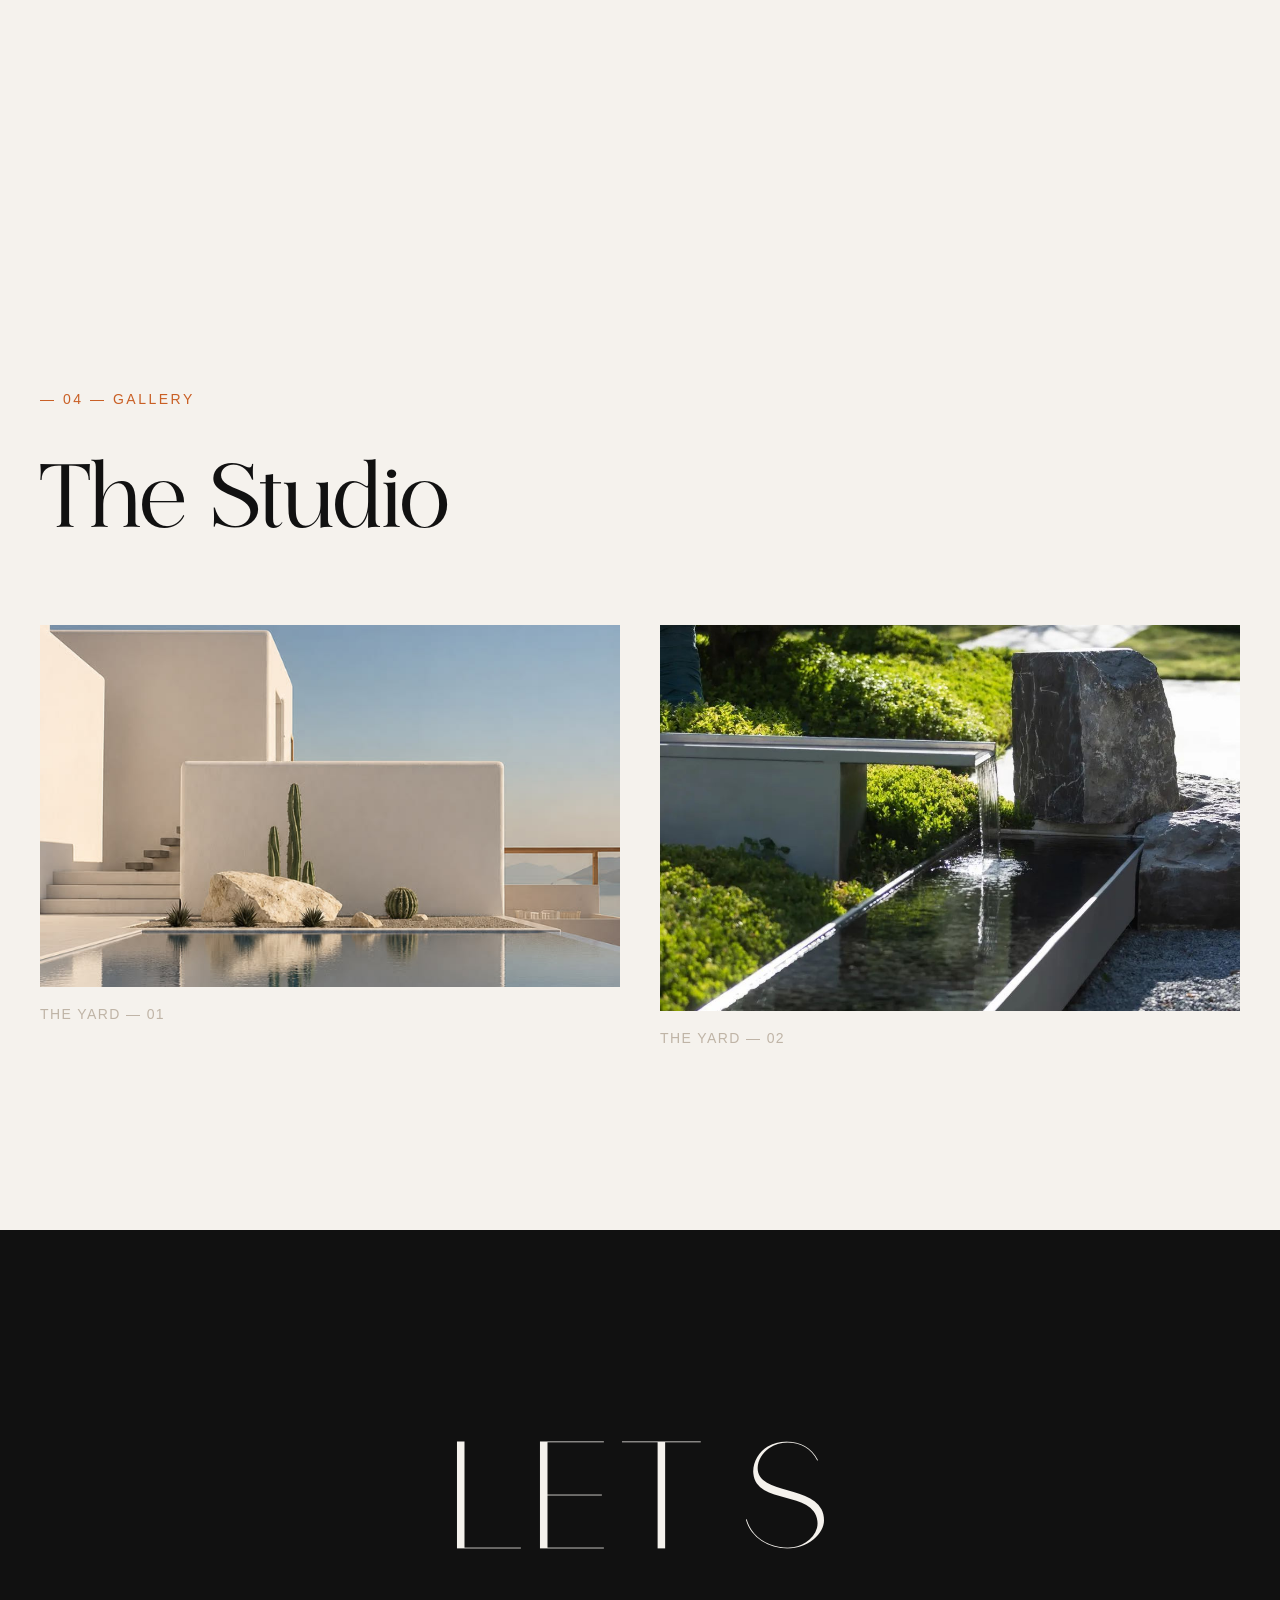
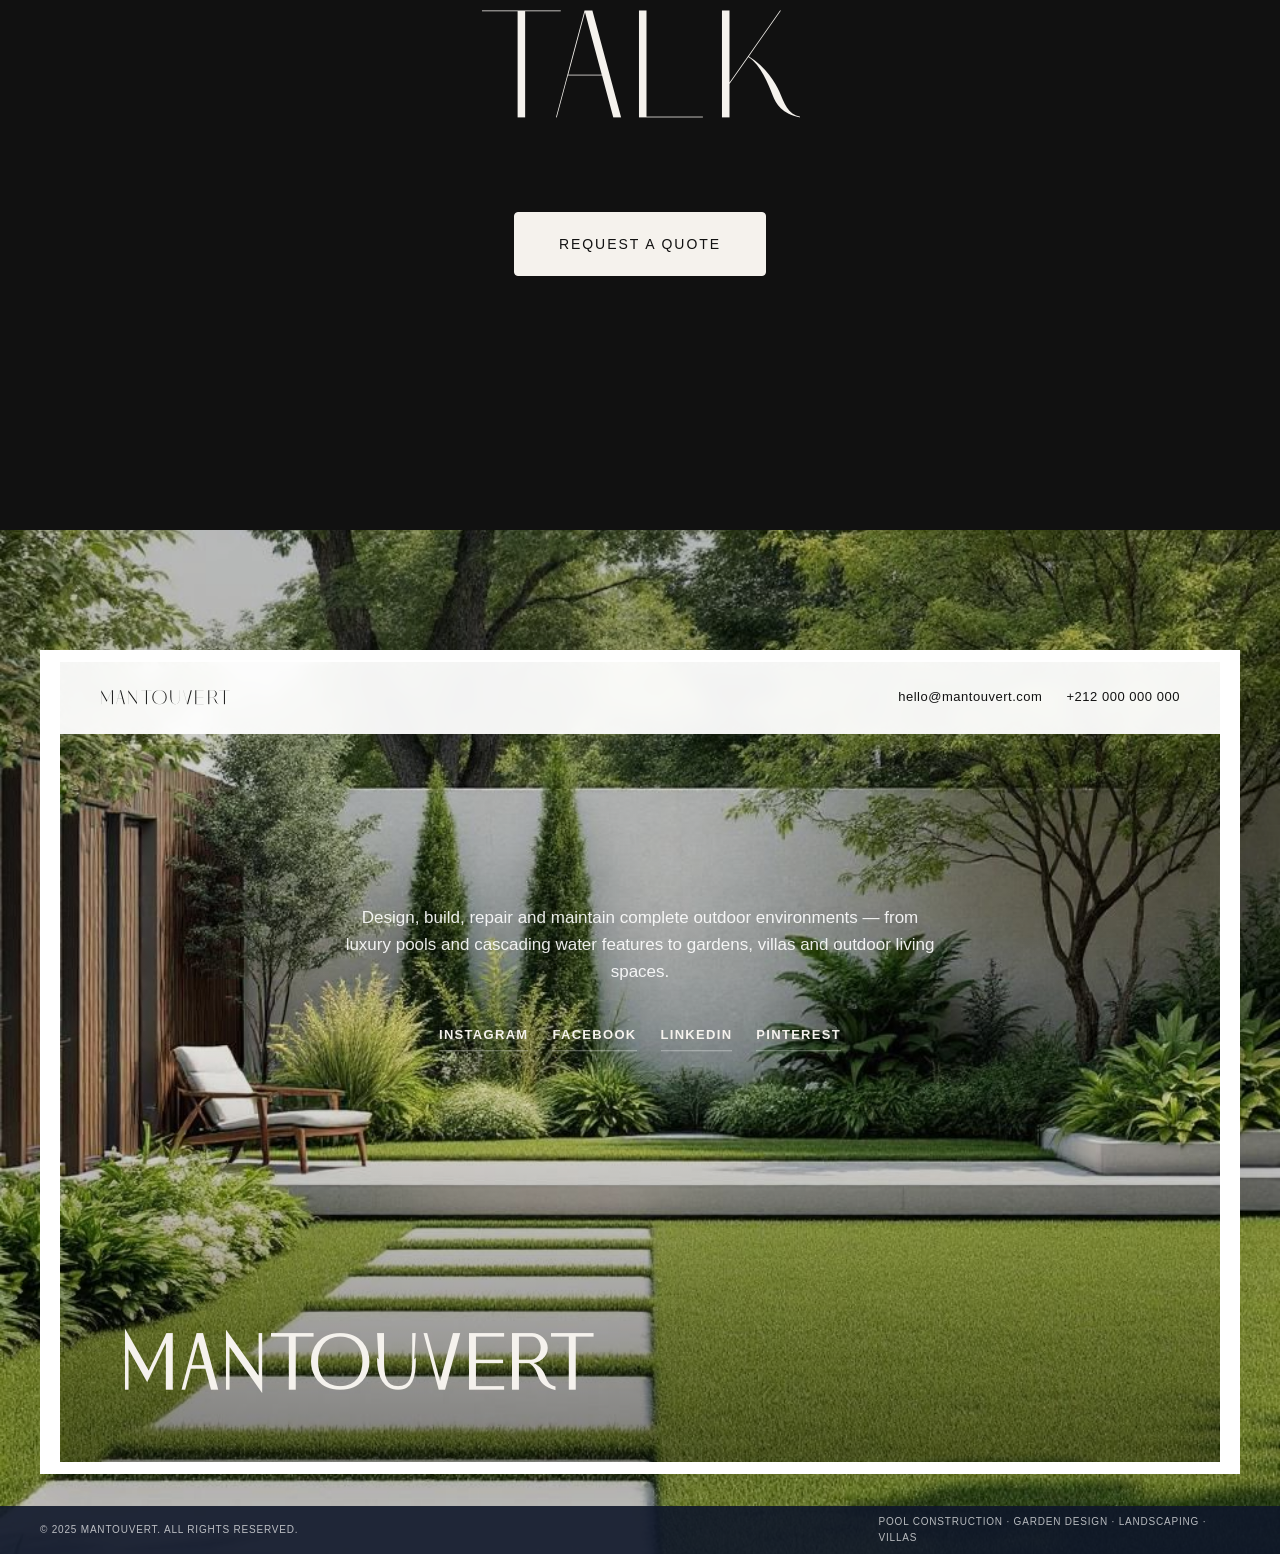
==== commit 5d418a66: "fixing the scroll transition with the imgs" ====
--- a/about.html
+++ b/about.html
@@ -37,7 +37,7 @@
     <!-- HERO -->
     <section class="hero hero--page">
       <div class="hero__media">
-        <img src="assets/images/placeholder-hero.jpg" alt="">
+        <img src="public/imgs/hero_swimmingpool.jpg" alt="">
       </div>
       <div class="hero__content container">
         <h1 class="hero__title">
@@ -66,7 +66,7 @@
         <div class="craftsmanship__grid">
 
           <div class="craftsmanship__media">
-            <img src="assets/images/placeholder-craft.jpg" alt="Craftsmanship">
+            <img src="public/imgs/hero_garden.jpg" alt="Craftsmanship">
           </div>
 
           <div class="craftsmanship__content">
@@ -131,11 +131,11 @@
         </div>
         <div class="gallery__grid">
           <figure class="gallery__item">
-            <img src="assets/images/placeholder-gallery-1.jpg" alt="">
+            <img src="public/imgs/hero_swimmingpool.jpg" alt="">
             <figcaption class="gallery__caption">The Yard — 01</figcaption>
           </figure>
           <figure class="gallery__item">
-            <img src="assets/images/placeholder-gallery-2.jpg" alt="">
+            <img src="public/imgs/hero_waterfall.jpg" alt="">
             <figcaption class="gallery__caption">The Yard — 02</figcaption>
           </figure>
         </div>
--- a/css/layout.css
+++ b/css/layout.css
@@ -24,6 +24,7 @@
 .section,
 section {
   padding-block: var(--section-pad-desktop); /* 180px top + bottom */
+  min-height: 100vh; /* each section fills the viewport for clean curtain transitions */
 }
 
 /* --------------------------------------------
--- a/css/components.css
+++ b/css/components.css
@@ -128,9 +128,10 @@
 
 /* Logo */
 .nav__logo {
-  font-family: var(--font-secondary);
-  font-size: 18px;
-  letter-spacing: 0.04em;
+  font-family: var(--font-display); /* Monic DEMO Regular */
+  font-size: 20px;
+  font-weight: 400;
+  letter-spacing: 0.06em;
   color: var(--color-white);
   transition: color var(--duration-fast) var(--ease);
   text-transform: uppercase;
@@ -443,243 +444,147 @@
 }
 
 /* --------------------------------------------
-   Hero — 4×2 Grid (8 Cards)
-   Continuous background, thin white grid lines.
-   -------------------------------------------- */
-.hero--grid {
+    Hero Cards — 8-card grid (4 up, 4 down)
+    -------------------------------------------- */
+.hero--cards {
   position: relative;
-  width: 100vw;
-  height: 100vh;
+  min-height: 100vh;
+  display: flex;
+  align-items: center;
+  padding: 0;
+  overflow: hidden;
+}
+
+/* Shared background — 3 images side by side */
+.hero-cards__bg {
+  position: absolute;
+  inset: 0;
+  z-index: 0;
+  display: flex;
+}
+
+.hero-cards__bg img {
+  flex: 1 1 0;
+  min-width: 0;
+  height: 100%;
+  object-fit: cover;
+}
+
+.hero-cards__shade {
+  position: absolute;
+  inset: 0;
+  background: linear-gradient(
+    to top,
+    rgba(0, 0, 0, 0.7) 0%,
+    rgba(0, 0, 0, 0.35) 50%,
+    rgba(0, 0, 0, 0.15) 100%
+  );
+}
+
+.hero-cards {
+  position: relative;
+  z-index: 1;
   display: grid;
   grid-template-columns: repeat(4, 1fr);
   grid-template-rows: repeat(2, 1fr);
-  gap: 0;
-  overflow: hidden;
-  background-color: var(--color-black);
-}
-
-/* Full-length grid lines — drawn above the background image */
-.hero--grid::before {
-  content: '';
-  position: absolute;
-  inset: 0;
-  z-index: 2;
-  pointer-events: none;
-  /* 3 vertical lines + 1 horizontal line, end to end */
-  background-image:
-    linear-gradient(to right, rgba(245, 242, 237, 0.5) 6px, transparent 6px),
-    linear-gradient(to right, rgba(245, 242, 237, 0.5) 6px, transparent 6px),
-    linear-gradient(to right, rgba(245, 242, 237, 0.5) 6px, transparent 6px),
-    linear-gradient(to bottom, rgba(245, 242, 237, 0.5) 6px, transparent 6px);
-  background-size:
-    6px 100%,
-    6px 100%,
-    6px 100%,
-    100% 50%;
-  background-position:
-    25% 0,
-    50% 0,
-    75% 0,
-    0 100%;
-  background-repeat: no-repeat;
-}
-
-/* Global background — one continuous image across all cards */
-.hero__bg {
-  position: absolute;
-  inset: 0;
-  z-index: 0;
-  display: grid;
-  grid-template-columns: repeat(3, 1fr);
-}
-
-.hero__bg img {
   width: 100%;
-  height: 100%;
-  object-fit: cover;
-  display: block;
-}
-
-/* Individual cards — visible card elements overlaid on the image */
+  height: 100vh;
+}
+
+/* Transparent cards — white borders show the shared bg grid */
 .hero-card {
   position: relative;
-  z-index: 1;
-  background: rgba(0, 0, 0, 0.15);
-  transition: background-color var(--duration-fast) var(--ease);
+  background-color: transparent;
+  border-right: 2px solid rgb(255, 255, 255);
+  border-bottom: 2px solid rgb(255, 255, 255);
+  cursor: pointer;
+  transition: background-color var(--duration-base) var(--ease);
+}
+
+.hero-card:nth-child(4n) {
+  border-right: none;
+}
+
+.hero-card:nth-child(n + 5) {
+  border-bottom: none;
 }
 
 .hero-card:hover {
-  background: rgba(0, 0, 0, 0.25);
-}
-
-/* Card 1 (R1C1) — blurred frosted glass */
-.hero-card--blur {
-  backdrop-filter: blur(20px);
-  -webkit-backdrop-filter: blur(20px);
-  background: rgba(255, 255, 255, 0.12);
-  display: flex;
-  align-items: flex-end;
-  padding: 24px;
-  box-shadow: inset 0 0 40px rgba(255, 255, 255, 0.05);
-}
-
-.hero-card--blur:hover {
-  background: rgba(255, 255, 255, 0.18);
-}
-
-.hero-card__join {
-  font-size: var(--type-small);
-  letter-spacing: 0.08em;
-  text-transform: uppercase;
-  color: var(--color-white);
-  opacity: 0.9;
-  transition: opacity var(--duration-fast) var(--ease);
-}
-
-.hero-card__join:hover {
-  opacity: 1;
-  color: var(--color-orange);
-}
-
-/* Cards 5, 6, 7 (R2C1-3) — numbered labels */
-.hero-card--label {
-  display: flex;
-  align-items: flex-start;
-  justify-content: flex-end;
-  padding: 24px;
-  background: rgba(0, 0, 0, 0.2);
-}
-
-.hero-card--label:hover {
-  background: rgba(0, 0, 0, 0.3);
-}
-
-.hero-card__marker {
-  display: flex;
-  flex-direction: column;
-  align-items: center;
-  gap: 8px;
-}
-
-.hero-card__number {
-  font-size: var(--type-small);
-  letter-spacing: 0.1em;
-  color: var(--color-white);
-  opacity: 0.9;
-}
-
-.hero-card__triangle {
+  background-color: rgba(0, 0, 0, 0.35);
+}
+
+/* Orange triangle in top-right corner — bottom row cards 6, 7, 8 only */
+.hero-card:nth-child(6)::after,
+.hero-card:nth-child(7)::after,
+.hero-card:nth-child(8)::after {
+  content: '';
+  position: absolute;
+  top: 0;
+  right: 0;
   width: 0;
   height: 0;
-  border-left: 7px solid transparent;
-  border-right: 7px solid transparent;
-  border-top: 10px solid #F5C518; /* yellow/gold */
-}
-
-.hero-card__label {
-  font-size: var(--type-small);
-  letter-spacing: 0.1em;
-  text-transform: uppercase;
-  color: var(--color-white);
-  opacity: 0.9;
-}
-
-
-/* Top navigation icons (absolute positioned) */
-.hero__top-icons {
-  position: absolute;
-  top: 40px;
-  left: 0;
-  right: 0;
-  z-index: 4;
-  display: flex;
-  align-items: center;
-  justify-content: center;
-  gap: 12px;
-  pointer-events: none;
-}
-
-.hero__icon {
-  display: flex;
-  align-items: center;
-  justify-content: center;
-  width: 36px;
-  height: 36px;
-  background-color: var(--color-white);
-  border-radius: 50%;
-  color: var(--color-black);
-  pointer-events: auto;
-}
-
-.hero__icon--menu {
-  display: grid;
-  grid-template-columns: repeat(3, 4px);
-  grid-template-rows: repeat(2, 4px);
-  gap: 4px;
-  align-content: center;
-  justify-content: center;
-}
-
-.hero__icon--menu .dot {
-  width: 4px;
-  height: 4px;
-  background-color: var(--color-black);
-  border-radius: 50%;
-}
-
-.hero__icon--social {
-  position: absolute;
-  right: 40px;
-}
-
-.hero__icon--social:first-of-type {
-  right: 88px;
-}
-
-/* Bottom overlay content (spans multiple cards) */
-.hero__bottom {
+  border-top: 28px solid var(--color-orange);
+  border-left: 28px solid transparent;
+  z-index: 2;
+}
+
+/* Header text on bottom cards 6, 7, 8 */
+.hero-card__header {
+  position: absolute;
+  top: 16px;
+  left: 20px;
+  z-index: 3;
+  font-family: var(--font-display); /* Monic Sans Serif Ligature */
+  font-size: clamp(18px, 1.6vw, 26px);
+  line-height: 1.2;
+  color: var(--color-white);
+  font-weight: 400;
+  text-transform: uppercase;
+  letter-spacing: 0.04em;
+  margin: 0;
+}
+
+/* Bottom hero text — full-width headline, paragraph bottom-right */
+.hero-cards__footer {
   position: absolute;
   bottom: 0;
   left: 0;
   right: 0;
-  z-index: 3;
-  display: flex;
-  align-items: flex-end;
-  justify-content: space-between;
-  padding: 0 60px 80px;
+  z-index: 2;
+  padding: 0 60px 60px;
   pointer-events: none;
 }
 
-.hero__headline {
+.hero-cards__headline {
   font-family: var(--font-display);
-  font-size: clamp(80px, 10vw, 120px);
-  text-transform: uppercase;
-  color: var(--color-white);
-  line-height: 0.95;
-  display: flex;
-  gap: 24px;
-  align-items: baseline;
-}
-
-.hero__headline span {
+  font-size: clamp(80px, 9vw, 110px);
+  line-height: 1;
+  color: var(--color-white);
+  text-transform: uppercase;
+  letter-spacing: -0.01em;
   white-space: nowrap;
-}
-
-.hero__paragraph {
-  font-size: var(--type-small);
+  width: 100%;
+  margin: 0;
+}
+
+.hero-cards__paragraph {
+  position: absolute;
+  bottom: 60px;
+  right: 60px;
+  max-width: 350px;
+  font-family: var(--font-body);
+  font-size: 15px;
   line-height: 1.6;
-  color: var(--color-white);
-  opacity: 0.85;
-  max-width: 300px;
-  text-align: right;
-  pointer-events: auto;
-}
-
-/* --------------------------------------------
-   Page Hero — smaller than home hero
-   -------------------------------------------- */
+  color: rgba(255, 255, 255, 0.9);
+  margin: 0;
+}
+
+/* --------------------------------------------
+    Page Hero — full viewport so the section
+    always fills the visible display cleanly.
+    -------------------------------------------- */
 .hero--page {
-  min-height: 70vh;
+  min-height: 100vh;
   align-items: flex-end;
 }
 
@@ -792,67 +697,755 @@
 }
 
 /* --------------------------------------------
+   Scroll Reveal Transition — global curtain
+   that slides down covering the viewport,
+   then slides away revealing the next section.
+   Scroll acts as a trigger; page locks while
+   the transition plays.
+   -------------------------------------------- */
+.scroll-reveal {
+  position: fixed;
+  top: 0;
+  left: 0;
+  width: 100%;
+  height: 100vh;
+  background-color: var(--color-bg);
+  z-index: 50;
+  transform: translateY(-100%);
+  pointer-events: none;
+  will-change: transform;
+  transition: transform var(--duration-slow) var(--ease);
+}
+
+/* Lock scrolling while the reveal transition plays */
+body.is-locked {
+  overflow: hidden;
+}
+
+/* --------------------------------------------
+   Atherton Pavilions — Editorial Magazine Spread
+   Split-screen 2-column "book" layout.
+   -------------------------------------------- */
+.editorial-spread {
+  background-color: #E5E5E5;
+  min-height: 100vh;
+  display: flex;
+  align-items: stretch;
+  padding: 0;
+}
+
+.editorial-spread__book {
+  width: 100%;
+  display: grid;
+  grid-template-columns: 1fr 1fr;
+}
+
+/* Left panel — deep forest green */
+.editorial-spread__page--green {
+  background-color: #3A4B40;
+  padding: 60px 80px;
+  display: flex;
+  flex-direction: column;
+  justify-content: space-between;
+}
+
+/* Left panel — deep ocean blue */
+.editorial-spread__page--blue {
+  background-color: #1B3A57;
+  padding: 60px 80px;
+  display: flex;
+  flex-direction: column;
+  justify-content: space-between;
+}
+
+/* Left panel — dark espresso brown */
+.editorial-spread__page--brown {
+  background-color: #3E2C1F;
+  padding: 60px 80px;
+  display: flex;
+  flex-direction: column;
+  justify-content: space-between;
+}
+
+/* Top section — page number + intro columns */
+.editorial-spread__top {
+  display: flex;
+  justify-content: space-between;
+  gap: 40px;
+}
+
+.editorial-spread__page-num {
+  font-size: 12px;
+  color: rgba(255, 255, 255, 0.8);
+  letter-spacing: 0.08em;
+  font-family: var(--font-body);
+  flex: 0 0 auto;
+}
+
+.editorial-spread__intro-cols {
+  display: grid;
+  grid-template-columns: 1fr 1fr;
+  gap: 24px;
+  max-width: 420px;
+}
+
+.editorial-spread__intro-cols p {
+  font-size: 10px;
+  line-height: 1.4;
+  color: rgba(255, 255, 255, 0.7);
+  max-width: none;
+  font-family: var(--font-body);
+}
+
+/* Middle — main title */
+.editorial-spread__title {
+  font-family: var(--font-secondary);
+  font-size: clamp(48px, 5vw, 80px);
+  line-height: 1.05;
+  color: #000000;
+  margin: 0;
+  letter-spacing: -0.01em;
+}
+
+/* Bottom — description */
+.editorial-spread__desc {
+  font-size: 15px;
+  line-height: 1.5;
+  color: #000000;
+  max-width: 80%;
+  font-family: var(--font-body);
+}
+
+/* Explore all projects link */
+.editorial-spread__explore {
+  display: inline-block;
+  margin-top: 24px;
+  font-family: var(--font-body);
+  font-size: 13px;
+  font-weight: 600;
+  letter-spacing: 0.12em;
+  text-transform: uppercase;
+  color: #000000;
+  border-bottom: 1px solid rgba(0, 0, 0, 0.4);
+  padding-bottom: 4px;
+  transition:
+    border-color var(--duration-fast) var(--ease),
+    color var(--duration-fast) var(--ease);
+}
+
+.editorial-spread__explore:hover {
+  border-color: var(--color-orange);
+  color: var(--color-orange);
+}
+
+/* Gallery overlay — expands smoothly from the card */
+.gallery-overlay {
+  position: fixed;
+  inset: 0;
+  z-index: 200;
+  background-color: rgba(0, 0, 0, 0.95);
+  display: flex;
+  flex-direction: column;
+  align-items: center;
+  justify-content: center;
+  opacity: 0;
+  visibility: hidden;
+  transition:
+    opacity var(--duration-slow) var(--ease),
+    visibility var(--duration-slow) var(--ease);
+}
+
+.gallery-overlay.is-open {
+  opacity: 1;
+  visibility: visible;
+}
+
+.gallery-overlay__close {
+  position: absolute;
+  top: 30px;
+  right: 40px;
+  z-index: 10;
+  font-family: var(--font-body);
+  font-size: 14px;
+  font-weight: 600;
+  letter-spacing: 0.12em;
+  text-transform: uppercase;
+  color: var(--color-white);
+  cursor: pointer;
+  transition: color var(--duration-fast) var(--ease);
+}
+
+.gallery-overlay__close:hover {
+  color: var(--color-orange);
+}
+
+.gallery-overlay__main {
+  width: 80%;
+  max-width: 1200px;
+  margin-bottom: 40px;
+  overflow: hidden;
+  transform: scale(0.92);
+  transition: transform var(--duration-slow) var(--ease);
+}
+
+.gallery-overlay.is-open .gallery-overlay__main {
+  transform: scale(1);
+}
+
+.gallery-overlay__main img {
+  width: 100%;
+  height: 60vh;
+  object-fit: cover;
+}
+
+.gallery-overlay__grid {
+  display: grid;
+  grid-template-columns: repeat(3, 1fr);
+  gap: 16px;
+  width: 80%;
+  max-width: 1200px;
+}
+
+.gallery-overlay__grid img {
+  width: 100%;
+  aspect-ratio: 3 / 2;
+  object-fit: cover;
+  cursor: pointer;
+  opacity: 0.7;
+  transition:
+    opacity var(--duration-fast) var(--ease),
+    transform var(--duration-fast) var(--ease);
+}
+
+.gallery-overlay__grid img:hover {
+  opacity: 1;
+  transform: scale(1.02);
+}
+
+/* Infinite Drag Gallery — flat "museum in space" canvas */
+.infinite-gallery {
+  width: 100%;
+  height: 100%;
+  position: absolute;
+  inset: 0;
+  overflow: hidden;
+  cursor: grab;
+  background-color: #E5E5E5;
+  background-image:
+    radial-gradient(rgba(0, 0, 0, 0.04) 1px, transparent 1px);
+  background-size: 24px 24px;
+  touch-action: none;
+  user-select: none;
+  -webkit-user-select: none;
+}
+
+.infinite-gallery.is-dragging {
+  cursor: grabbing;
+}
+
+.infinite-gallery__canvas {
+  position: absolute;
+  top: 0;
+  left: 0;
+  will-change: transform;
+}
+
+.infinite-gallery__title {
+  position: absolute;
+  top: 90px;
+  left: 50%;
+  transform: translateX(-50%);
+  z-index: 10;
+  font-family: var(--font-secondary);
+  font-size: clamp(24px, 3vw, 40px);
+  color: var(--color-black);
+  letter-spacing: 0.02em;
+  text-align: center;
+  pointer-events: none;
+}
+
+/* Masonry card in the infinite canvas */
+.infinite-gallery__card {
+  position: absolute;
+  border-radius: 4px;
+  overflow: hidden;
+  box-shadow: 0 4px 12px rgba(0, 0, 0, 0.05);
+  display: flex;
+  flex-direction: column;
+}
+
+.infinite-gallery__card img {
+  width: 100%;
+  height: 100%;
+  object-fit: cover;
+  display: block;
+  pointer-events: none;
+  user-select: none;
+  -webkit-user-select: none;
+}
+
+/* Card color variants */
+.infinite-gallery__card--white {
+  background-color: #FFFFFF;
+}
+
+.infinite-gallery__card--dark {
+  background-color: #1A1A1A;
+}
+
+.infinite-gallery__card--brown {
+  background-color: #4A3B32;
+}
+
+.infinite-gallery__card--beige {
+  background-color: #D4C4B0;
+}
+
+/* Card typography */
+.infinite-gallery__card-text {
+  padding: 20px;
+  display: flex;
+  flex-direction: column;
+  justify-content: flex-end;
+  gap: 8px;
+  flex: 1;
+}
+
+.infinite-gallery__card-text h4 {
+  font-family: var(--font-display);
+  font-size: 24px;
+  font-weight: 700;
+  text-transform: uppercase;
+  letter-spacing: 0.02em;
+  line-height: 1.1;
+  margin: 0;
+}
+
+.infinite-gallery__card-text p {
+  font-family: var(--font-body);
+  font-size: 11px;
+  letter-spacing: 0.08em;
+  text-transform: uppercase;
+  margin: 0;
+}
+
+.infinite-gallery__card--dark h4,
+.infinite-gallery__card--brown h4 {
+  color: var(--color-white);
+}
+
+.infinite-gallery__card--dark p,
+.infinite-gallery__card--brown p {
+  color: rgba(255, 255, 255, 0.7);
+}
+
+.infinite-gallery__card--white h4,
+.infinite-gallery__card--beige h4 {
+  color: var(--color-black);
+}
+
+.infinite-gallery__card--white p,
+.infinite-gallery__card--beige p {
+  color: var(--color-stone);
+}
+
+/* Right panel — full-bleed image */
+.editorial-spread__page--image {
+  position: relative;
+  min-height: 700px;
+  overflow: hidden;
+}
+
+.editorial-spread__page--image img {
+  position: absolute;
+  inset: 0;
+  width: 100%;
+  height: 100%;
+  object-fit: cover;
+}
+
+/* Image page overlays */
+.editorial-spread__img-num {
+  position: absolute;
+  top: 40px;
+  right: 40px;
+  font-size: 12px;
+  color: #FFFFFF;
+  z-index: 2;
+  font-family: var(--font-body);
+  letter-spacing: 0.08em;
+}
+
+.editorial-spread__caption {
+  position: absolute;
+  bottom: 40px;
+  left: 40px;
+  font-size: 10px;
+  color: rgba(255, 255, 255, 0.8);
+  z-index: 2;
+  font-family: var(--font-body);
+  letter-spacing: 0.06em;
+  max-width: 280px;
+}
+
+/* --------------------------------------------
+   Mega Footer — boxed container with a thick
+   white border frame. Sits on a light gray
+   background, centered with max-width.
+   Injected globally on every page via JS.
+   -------------------------------------------- */
+
+/* Outer wrapper — light gray page background with video */
+.mega-footer {
+  position: relative;
+  background-color: #F3F4F6;
+  padding: 120px 40px 80px;
+  overflow: hidden;
+}
+
+/* Footer body background video */
+.mega-footer__bg-body {
+  position: absolute;
+  inset: 0;
+  z-index: 0;
+}
+
+.mega-footer__bg-body video {
+  position: absolute;
+  inset: 0;
+  width: 100%;
+  height: 100%;
+  object-fit: cover;
+}
+
+.mega-footer__overlay-body {
+  position: absolute;
+  inset: 0;
+  z-index: 1;
+  background: rgba(0, 0, 0, 0.25);
+}
+
+/* The white framed box */
+.mega-footer__box {
+  position: relative;
+  z-index: 2;
+  max-width: 1600px;
+  margin-inline: auto;
+  background-color: #FFFFFF;
+  padding: 12px 20px;
+  border-radius: 0;
+  box-shadow: 0 20px 60px rgba(0, 0, 0, 0.08);
+}
+
+/* Inner content wrapper — holds image & text */
+.mega-footer__inner {
+  position: relative;
+  border-radius: 0;
+  overflow: hidden;
+  height: 800px;
+  color: var(--color-white);
+}
+
+.mega-footer__bg {
+  position: absolute;
+  inset: 0;
+  z-index: 0;
+}
+
+.mega-footer__bg img,
+.mega-footer__bg video {
+  position: absolute;
+  inset: 0;
+  width: 100%;
+  height: 100%;
+  object-fit: cover;
+}
+
+.mega-footer__overlay {
+  position: absolute;
+  inset: 0;
+  z-index: 1;
+  background: linear-gradient(
+    to top,
+    rgba(0, 0, 0, 0.5) 0%,
+    rgba(0, 0, 0, 0.1) 50%,
+    rgba(0, 0, 0, 0.2) 100%
+  );
+}
+
+/* Top row — logo, nav links, CTA */
+.mega-footer__top {
+  position: absolute;
+  top: 0;
+  left: 0;
+  right: 0;
+  z-index: 10;
+  display: flex;
+  align-items: center;
+  justify-content: space-between;
+  gap: 24px;
+  padding: 20px 40px;
+  background-color: rgba(255, 255, 255, 0.95);
+  backdrop-filter: blur(8px);
+}
+
+.mega-footer__logo {
+  font-family: var(--font-display);
+  font-size: 20px;
+  font-weight: 400;
+  letter-spacing: 0.06em;
+  text-transform: uppercase;
+  color: var(--color-black);
+  transition: color var(--duration-fast) var(--ease);
+}
+
+.mega-footer__logo:hover {
+  color: var(--color-orange);
+}
+
+.mega-footer__contact {
+  display: flex;
+  align-items: center;
+  gap: 24px;
+}
+
+.mega-footer__contact a {
+  font-family: var(--font-body);
+  font-size: 13px;
+  font-weight: 500;
+  letter-spacing: 0.04em;
+  color: var(--color-black);
+  transition:
+    opacity var(--duration-fast) var(--ease),
+    color var(--duration-fast) var(--ease);
+}
+
+.mega-footer__contact a:hover {
+  opacity: 0.8;
+  color: var(--color-orange);
+}
+
+/* Center — brand statement */
+.mega-footer__center {
+  position: absolute;
+  top: 38%;
+  left: 50%;
+  transform: translate(-50%, -50%);
+  z-index: 10;
+  display: flex;
+  flex-direction: column;
+  align-items: center;
+  text-align: center;
+  width: 80%;
+  max-width: 900px;
+}
+
+/* Title — bottom-left of the card */
+.mega-footer__title {
+  position: absolute;
+  bottom: 60px;
+  left: 60px;
+  z-index: 10;
+  font-family: var(--font-display);
+  font-size: clamp(48px, 6vw, 90px);
+  font-weight: 800;
+  letter-spacing: 0.02em;
+  text-transform: uppercase;
+  line-height: 1;
+  color: var(--color-white);
+  margin: 0;
+}
+
+.mega-footer__title sup {
+  font-size: 24px;
+  font-weight: 700;
+  vertical-align: super;
+}
+
+.mega-footer__subtitle {
+  font-family: var(--font-body);
+  font-size: 17px;
+  font-weight: 400;
+  line-height: 1.6;
+  color: rgba(255, 255, 255, 0.9);
+  max-width: 600px;
+  margin-top: 24px;
+}
+
+/* Bottom — social links */
+.mega-footer__socials {
+  display: flex;
+  gap: 24px;
+  justify-content: center;
+  flex-wrap: wrap;
+  margin-top: 40px;
+}
+
+.mega-footer__socials a {
+  font-family: var(--font-body);
+  font-size: 13px;
+  font-weight: 600;
+  letter-spacing: 0.1em;
+  text-transform: uppercase;
+  color: var(--color-white);
+  border-bottom: 1px solid rgba(255, 255, 255, 0.4);
+  padding-bottom: 4px;
+  transition:
+    border-color var(--duration-fast) var(--ease),
+    color var(--duration-fast) var(--ease);
+}
+
+.mega-footer__socials a:hover {
+  border-color: var(--color-orange);
+  color: var(--color-orange);
+}
+
+/* Bottom bar — copyright */
+.mega-footer__bottom {
+  position: absolute;
+  bottom: 0;
+  left: 0;
+  right: 0;
+  z-index: 10;
+  background-color: rgba(15, 23, 42, 0.9);
+  min-height: 40px;
+  display: flex;
+  justify-content: space-between;
+  align-items: center;
+  gap: 16px;
+  flex-wrap: wrap;
+  padding: 8px 40px;
+}
+
+.mega-footer__bottom p {
+  font-family: var(--font-body);
+  font-size: 10px;
+  letter-spacing: 0.08em;
+  text-transform: uppercase;
+  color: rgba(255, 255, 255, 0.7);
+}
+
+/* --------------------------------------------
    Responsive Components
    -------------------------------------------- */
 @media (max-width: 768px) {
-  /* Hero grid — stack cards on mobile */
-  .hero--grid {
+  .mega-footer {
+    padding-block: 40px;
+  }
+
+  .mega-footer__box {
+    padding: 10px;
+    border-radius: 20px;
+  }
+
+  .mega-footer__inner {
+    height: 550px;
+    border-radius: 14px;
+  }
+
+  .mega-footer__top {
+    padding: 24px 20px;
+  }
+
+  .mega-footer__contact {
+    gap: 16px;
+  }
+
+  .mega-footer__contact a {
+    font-size: 12px;
+  }
+
+  .mega-footer__title {
+    font-size: clamp(48px, 14vw, 72px);
+  }
+
+  .mega-footer__title sup {
+    font-size: 16px;
+  }
+
+  .mega-footer__subtitle {
+    font-size: 15px;
+    margin-top: 16px;
+  }
+
+  .mega-footer__socials {
+    gap: 16px;
+    margin-top: 32px;
+  }
+
+  .mega-footer__socials a {
+    font-size: 12px;
+  }
+
+  .mega-footer__title {
+    bottom: 24px;
+    left: 24px;
+  }
+
+  .mega-footer__bottom {
+    padding: 8px 20px;
+    justify-content: center;
+    text-align: center;
+  }
+
+  .editorial-spread__book {
+    grid-template-columns: 1fr;
+  }
+
+  .editorial-spread__page--green,
+  .editorial-spread__page--blue,
+  .editorial-spread__page--brown,
+  .editorial-spread__page--image {
+    min-height: 500px;
+  }
+
+  .editorial-spread__page--green,
+  .editorial-spread__page--blue,
+  .editorial-spread__page--brown {
+    padding: 40px 32px;
+  }
+
+  .editorial-spread__intro-cols {
+    grid-template-columns: 1fr;
+    max-width: none;
+  }
+
+  .editorial-spread__desc {
+    max-width: 100%;
+  }
+
+  .hero-cards {
     grid-template-columns: repeat(2, 1fr);
     grid-template-rows: repeat(4, 1fr);
-    height: auto;
-    min-height: 100vh;
-  }
-
-  .hero__bg {
+  }
+
+  /* 2-column mobile borders */
+  .hero-card {
+    border-right: 2px solid rgb(255, 255, 255);
+    border-bottom: 2px solid rgb(255, 255, 255);
+  }
+
+  .hero-card:nth-child(2n) {
+    border-right: none;
+  }
+
+  .hero-card:nth-child(n + 7) {
+    border-bottom: none;
+  }
+
+  .hero-cards__footer {
     grid-template-columns: 1fr;
-  }
-
-  .hero__bg img {
-    display: none;
-  }
-
-  .hero__bg img:first-child {
-    display: block;
-  }
-
-  .hero-card {
-    min-height: 25vh;
-  }
-
-  .hero-card--blur {
-    align-items: flex-start;
-  }
-
-  .hero-card--label {
-    align-items: flex-start;
-    justify-content: flex-end;
-  }
-
-  .hero__top-icons {
-    top: 100px;
-  }
-
-  .hero__bottom {
-    flex-direction: column;
-    align-items: center;
     gap: 24px;
-    padding: 0 24px 40px;
-  }
-
-  .hero__headline {
-    flex-direction: column;
-    gap: 8px;
-    font-size: var(--type-section);
-    text-align: center;
-  }
-
-  .hero__headline span {
-    white-space: normal;
-  }
-
-  .hero__paragraph {
-    text-align: center;
-    max-width: 100%;
+    padding: 0 20px 32px;
+  }
+
+  .hero-cards__headline {
+    font-size: clamp(48px, 12vw, 72px);
+  }
+
+  .hero-cards__paragraph {
+    font-size: 14px;
+    margin: 0;
   }
 
   .project-grid {
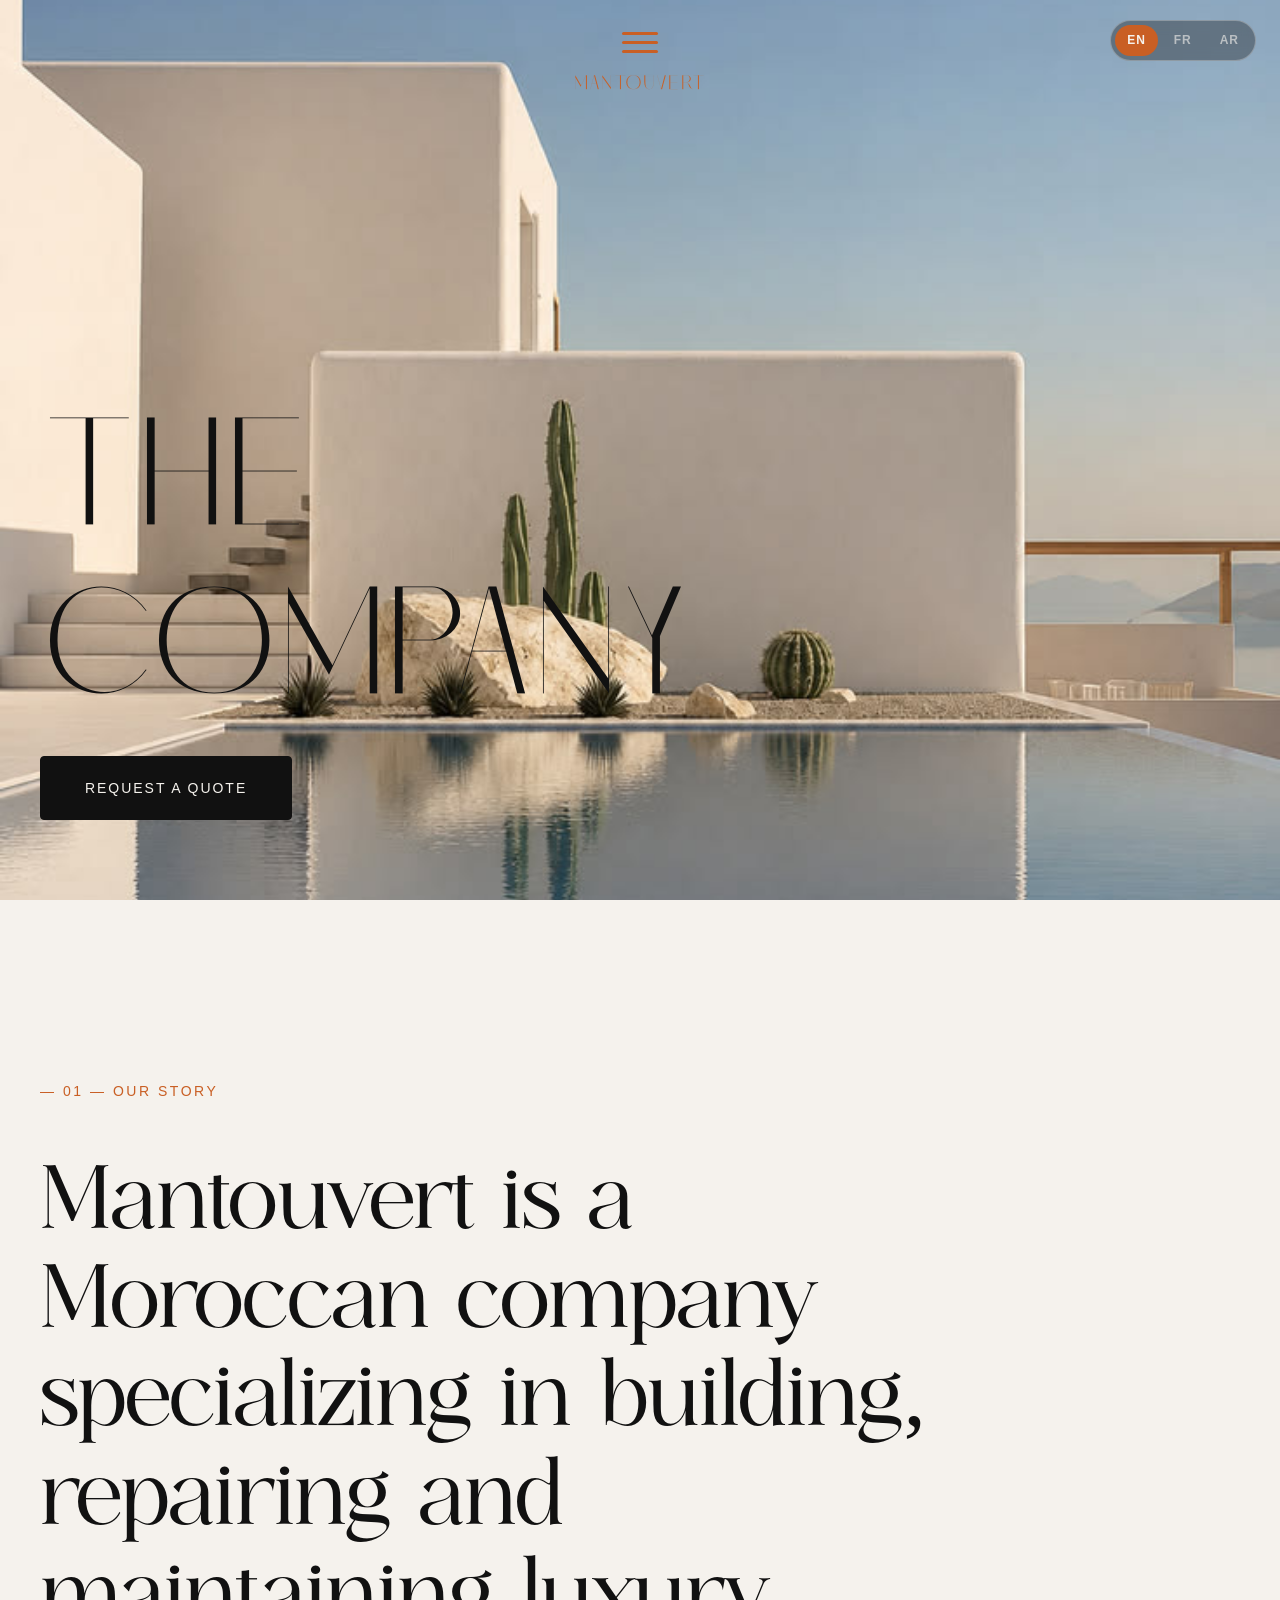
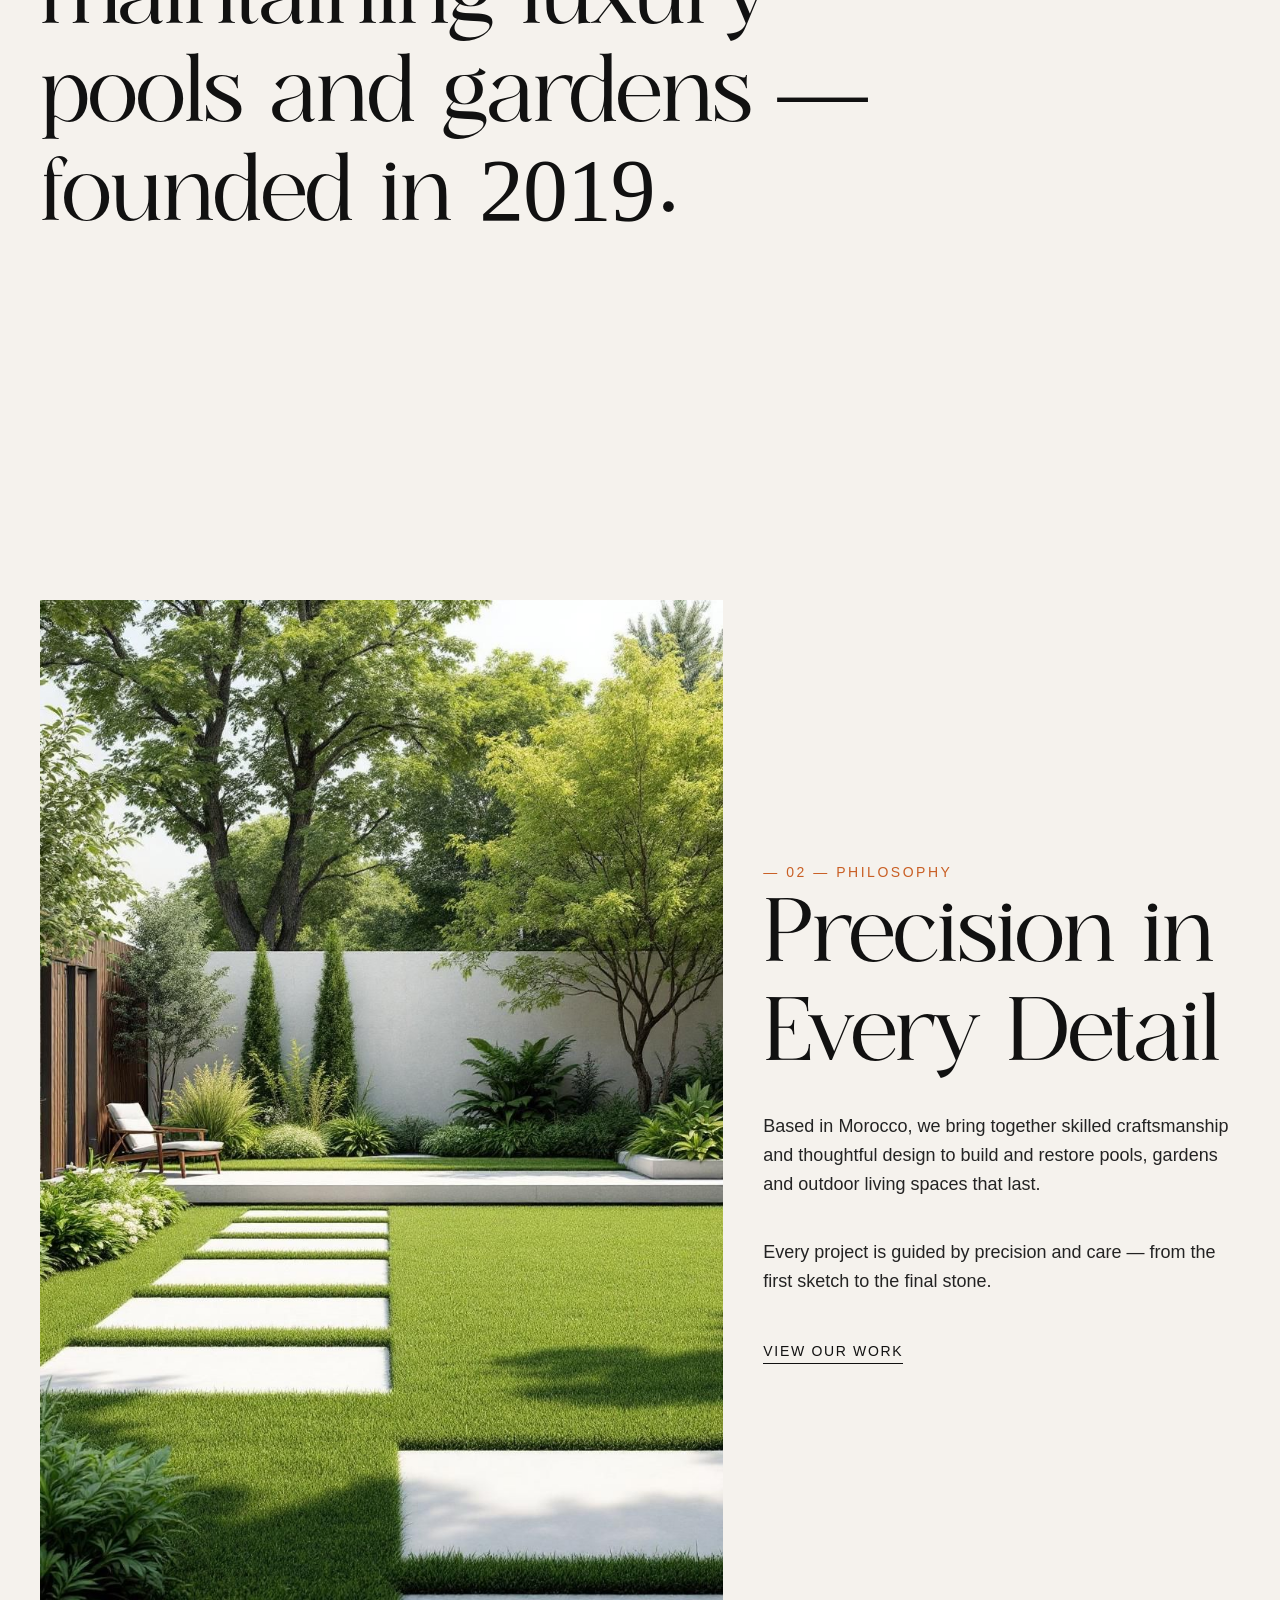
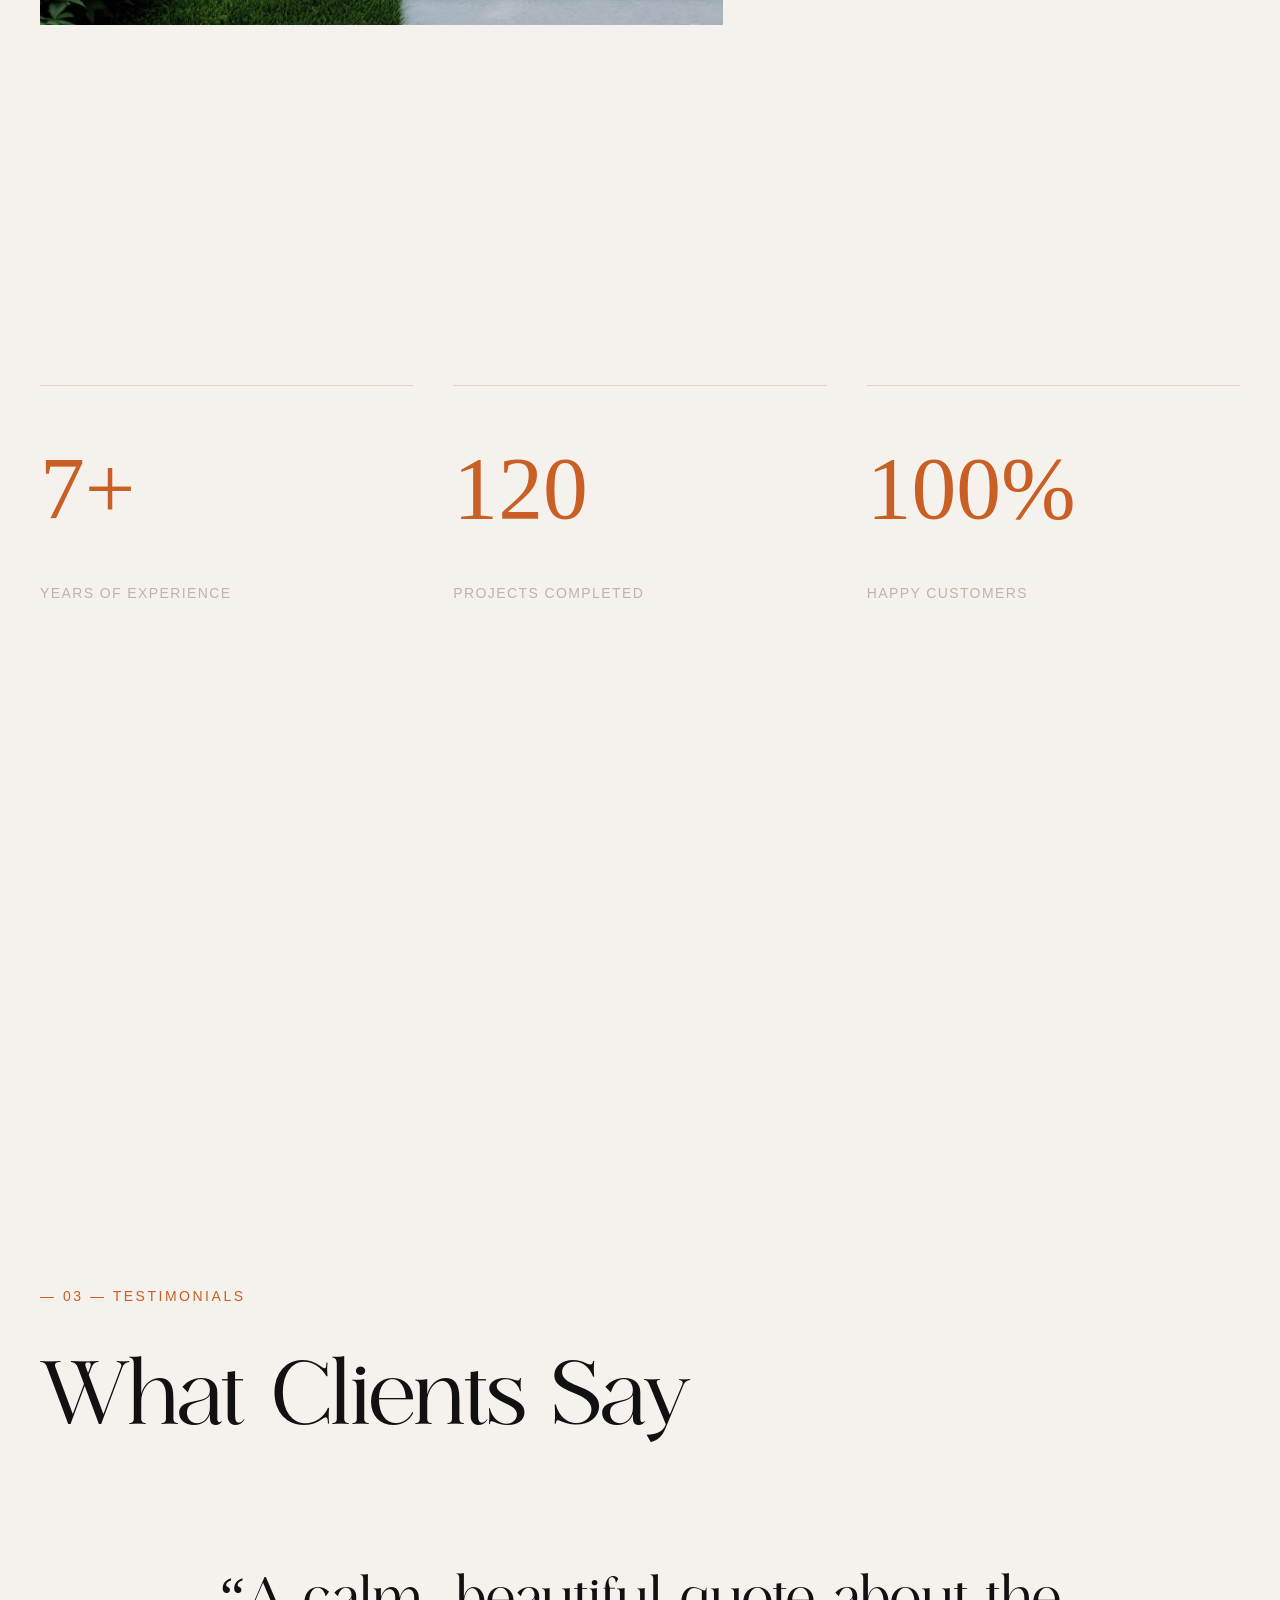
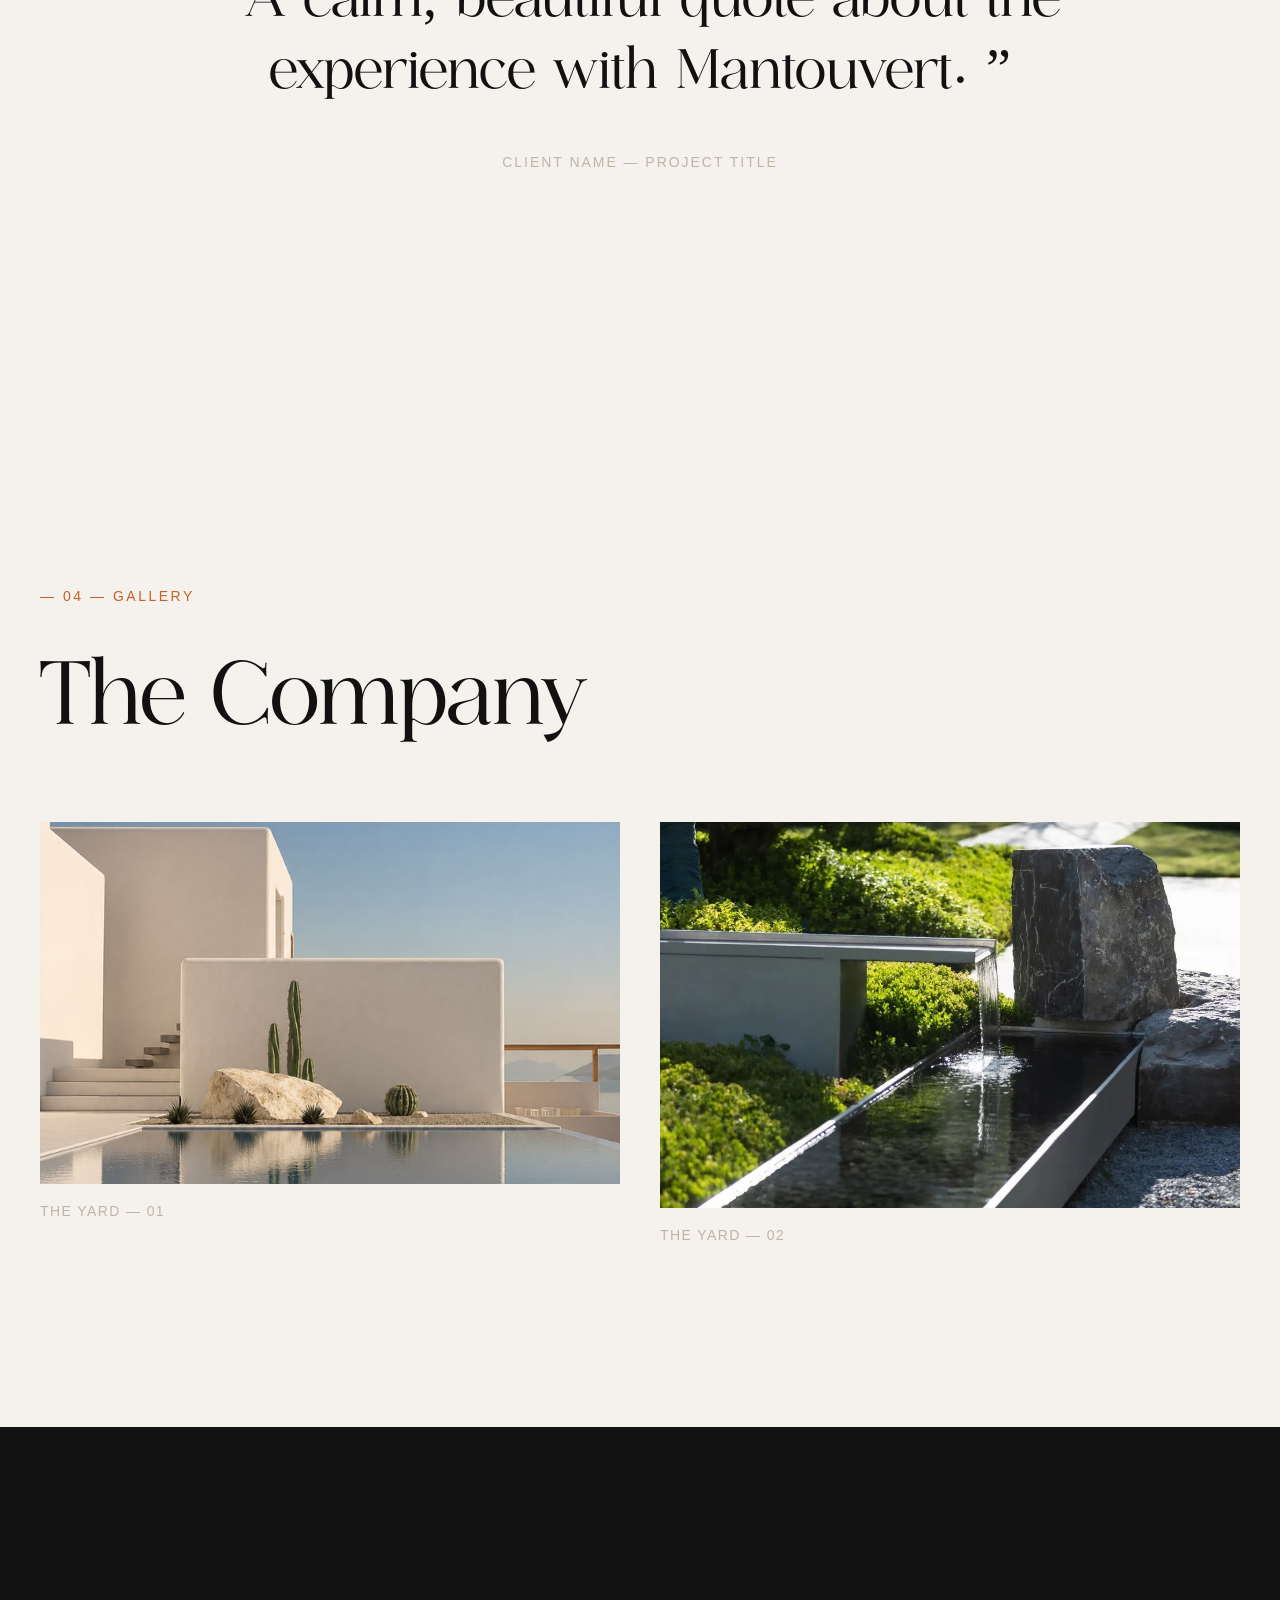
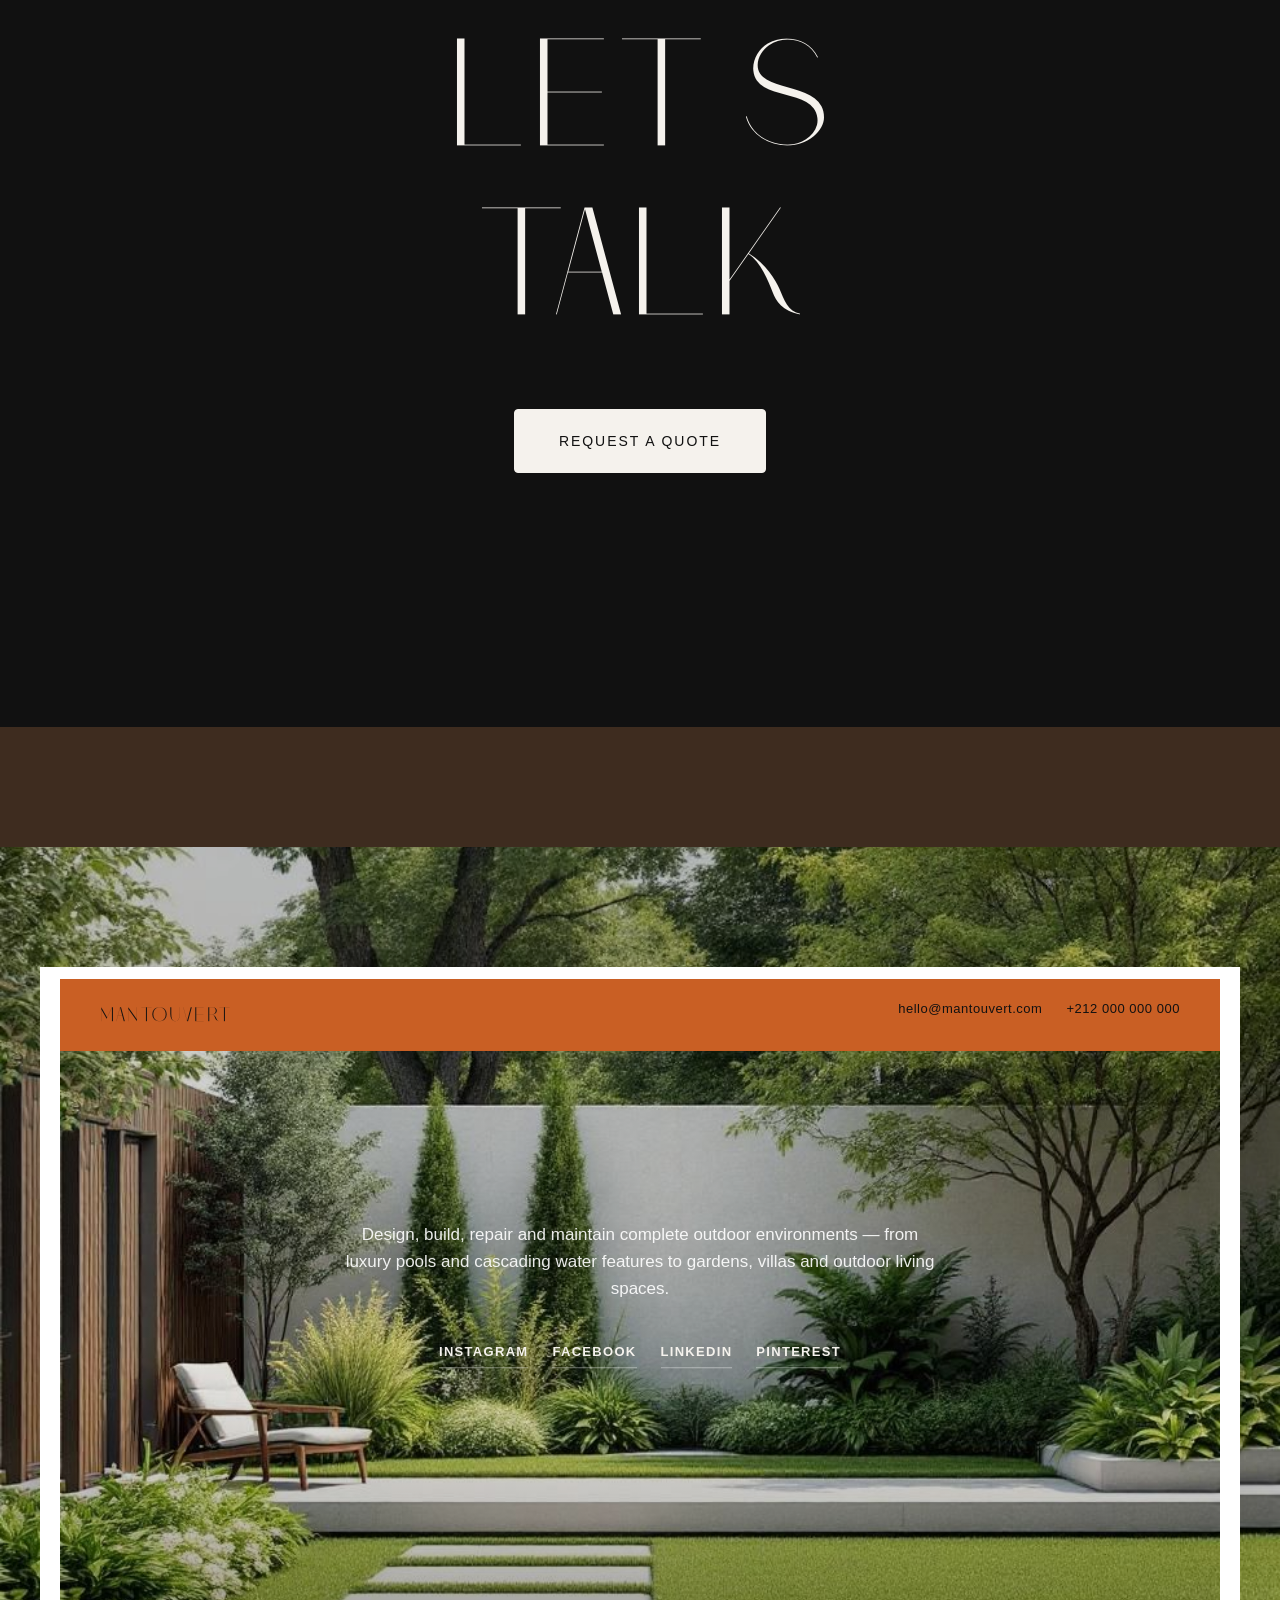
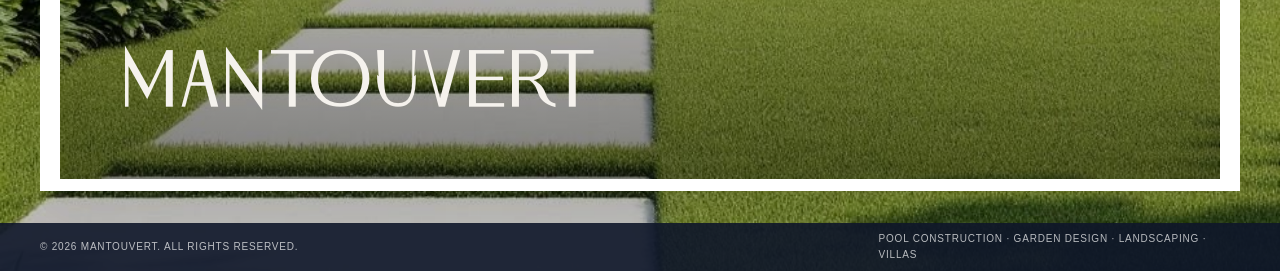
==== commit f13750df: "setting up new css for transetions eg ar fr" ====
--- a/about.html
+++ b/about.html
@@ -8,6 +8,7 @@
   <link rel="stylesheet" href="css/base.css">
   <link rel="stylesheet" href="css/layout.css">
   <link rel="stylesheet" href="css/components.css">
+  <link rel="stylesheet" href="css/i18n.css">
 </head>
 <body>
 
@@ -22,12 +23,15 @@
       <a href="index.html" class="nav__logo">Mantouvert</a>
     </nav>
     <div class="nav__menu">
+      <video class="nav__menu__video" autoplay muted loop playsinline>
+        <source src="https://res.cloudinary.com/dqlr9mio4/video/upload/v1786396921/From_Klickpin.com-_1057431187524340407-pin-id-1057431187524340407_l3fhx6.mp4" type="video/mp4">
+      </video>
       <ul class="nav__links">
-        <li><a href="index.html" class="nav__link">Home</a></li>
-        <li><a href="projects.html" class="nav__link">Projects</a></li>
-        <li><a href="services.html" class="nav__link">Services</a></li>
-        <li><a href="about.html" class="nav__link is-active">About</a></li>
-        <li><a href="contact.html" class="nav__link nav__link--cta">Request a Quote</a></li>
+        <li><a href="index.html" class="nav__link" data-i18n="Home">Home</a></li>
+        <li><a href="projects.html" class="nav__link" data-i18n="Projects">Projects</a></li>
+        <li><a href="services.html" class="nav__link" data-i18n="Services">Services</a></li>
+        <li><a href="about.html" class="nav__link is-active" data-i18n="About">About</a></li>
+        <li><a href="contact.html" class="nav__link nav__link--cta" data-i18n="Request a Quote">Request a Quote</a></li>
       </ul>
     </div>
   </header>
@@ -40,12 +44,9 @@
         <img src="public/imgs/hero_swimmingpool.jpg" alt="">
       </div>
       <div class="hero__content container">
-        <h1 class="hero__title">
-          THE<br>
-          STUDIO
-        </h1>
+        <h1 class="hero__title" data-i18n="THE<br>COMPANY">THE<br>COMPANY</h1>
         <div class="hero__actions">
-          <a href="contact.html" class="btn btn--primary">REQUEST A QUOTE</a>
+          <a href="contact.html" class="btn btn--primary" data-i18n="REQUEST A QUOTE">REQUEST A QUOTE</a>
         </div>
       </div>
     </section>
@@ -53,10 +54,8 @@
     <!-- EDITORIAL INTRO — brand story -->
     <section class="intro">
       <div class="container">
-        <p class="intro__eyebrow">— 01 — Our Story</p>
-        <h2 class="intro__title">
-          Mantouvert is a high-end architecture and landscape studio — not just a construction company.
-        </h2>
+        <p class="intro__eyebrow" data-i18n="— 01 — Our Story">— 01 — Our Story</p>
+        <h2 class="intro__title" data-i18n="Mantouvert is a Moroccan company specializing in building, repairing and maintaining luxury pools and gardens — founded in 2019.">Mantouvert is a Moroccan company specializing in building, repairing and maintaining luxury pools and gardens — founded in 2019.</h2>
       </div>
     </section>
 
@@ -70,18 +69,11 @@
           </div>
 
           <div class="craftsmanship__content">
-            <p class="section-head__eyebrow">— 02 — Philosophy</p>
-            <h2 class="craftsmanship__title">Precision in Every Detail</h2>
-            <p class="craftsmanship__text">
-              Body copy about the studio's philosophy: craftsmanship, luxury,
-              timelessness. Editorial tone with generous spacing.
-            </p>
-            <p class="craftsmanship__text">
-              We design, build, repair and maintain complete outdoor environments —
-              from luxury pools and cascading water features to gardens, villas
-              and outdoor living spaces.
-            </p>
-            <a href="projects.html" class="section-head__link">View Our Work</a>
+            <p class="section-head__eyebrow" data-i18n="— 02 — Philosophy">— 02 — Philosophy</p>
+            <h2 class="craftsmanship__title" data-i18n="Precision in Every Detail">Precision in Every Detail</h2>
+            <p class="craftsmanship__text" data-i18n="Based in Morocco, we bring together skilled craftsmanship and thoughtful design to build and restore pools, gardens and outdoor living spaces that last.">Based in Morocco, we bring together skilled craftsmanship and thoughtful design to build and restore pools, gardens and outdoor living spaces that last.</p>
+            <p class="craftsmanship__text" data-i18n="Every project is guided by precision and care — from the first sketch to the final stone.">Every project is guided by precision and care — from the first sketch to the final stone.</p>
+            <a href="projects.html" class="section-head__link" data-i18n="View Our Work">View Our Work</a>
           </div>
 
         </div>
@@ -93,16 +85,16 @@
       <div class="container">
         <div class="stats__grid">
           <div class="stat">
-            <span class="stat__number">15+</span>
-            <span class="stat__label">Years of Experience</span>
+            <span class="stat__number">7+</span>
+            <span class="stat__label" data-i18n="Years of Experience">Years of Experience</span>
           </div>
           <div class="stat">
             <span class="stat__number">120</span>
-            <span class="stat__label">Projects Completed</span>
+            <span class="stat__label" data-i18n="Projects Completed">Projects Completed</span>
           </div>
           <div class="stat">
-            <span class="stat__number">10</span>
-            <span class="stat__label">Design Awards</span>
+            <span class="stat__number">100%</span>
+            <span class="stat__label" data-i18n="Happy Customers">Happy Customers</span>
           </div>
         </div>
       </div>
@@ -112,12 +104,12 @@
     <section class="testimonials">
       <div class="container">
         <div class="section-head">
-          <p class="section-head__eyebrow">— 03 — Testimonials</p>
-          <h2 class="section-head__title">What Clients Say</h2>
+          <p class="section-head__eyebrow" data-i18n="— 03 — Testimonials">— 03 — Testimonials</p>
+          <h2 class="section-head__title" data-i18n="What Clients Say">What Clients Say</h2>
         </div>
         <blockquote class="testimonial">
-          <p class="testimonial__quote">“A calm, beautiful quote about the experience with Mantouvert.”</p>
-          <cite class="testimonial__author">Client Name — Project Title</cite>
+          <p class="testimonial__quote" data-i18n="“A calm, beautiful quote about the experience with Mantouvert.”">“A calm, beautiful quote about the experience with Mantouvert.”</p>
+          <cite class="testimonial__author" data-i18n="Client Name — Project Title">Client Name — Project Title</cite>
         </blockquote>
       </div>
     </section>
@@ -126,17 +118,17 @@
     <section class="gallery">
       <div class="container">
         <div class="section-head">
-          <p class="section-head__eyebrow">— 04 — Gallery</p>
-          <h2 class="section-head__title">The Studio</h2>
+          <p class="section-head__eyebrow" data-i18n="— 04 — Gallery">— 04 — Gallery</p>
+          <h2 class="section-head__title" data-i18n="The Company">The Company</h2>
         </div>
         <div class="gallery__grid">
           <figure class="gallery__item">
             <img src="public/imgs/hero_swimmingpool.jpg" alt="">
-            <figcaption class="gallery__caption">The Yard — 01</figcaption>
+            <figcaption class="gallery__caption" data-i18n="The Yard — 01">The Yard — 01</figcaption>
           </figure>
           <figure class="gallery__item">
             <img src="public/imgs/hero_waterfall.jpg" alt="">
-            <figcaption class="gallery__caption">The Yard — 02</figcaption>
+            <figcaption class="gallery__caption" data-i18n="The Yard — 02">The Yard — 02</figcaption>
           </figure>
         </div>
       </div>
@@ -145,11 +137,8 @@
     <!-- CONTACT CTA -->
     <section class="cta">
       <div class="container">
-        <h2 class="cta__title">
-          LET'S<br>
-          TALK
-        </h2>
-        <a href="contact.html" class="btn btn--light">REQUEST A QUOTE</a>
+        <h2 class="cta__title" data-i18n="LET'S<br>TALK">LET'S<br>TALK</h2>
+        <a href="contact.html" class="btn btn--light" data-i18n="REQUEST A QUOTE">REQUEST A QUOTE</a>
       </div>
     </section>
 
@@ -161,19 +150,20 @@
       <a href="index.html" class="site-footer__logo">Mantouvert</a>
       <nav class="site-footer__nav">
         <ul>
-          <li><a href="projects.html">Projects</a></li>
-          <li><a href="services.html">Services</a></li>
-          <li><a href="about.html">About</a></li>
-          <li><a href="contact.html">Contact</a></li>
+          <li><a href="projects.html" data-i18n="Projects">Projects</a></li>
+          <li><a href="services.html" data-i18n="Services">Services</a></li>
+          <li><a href="about.html" data-i18n="About">About</a></li>
+          <li><a href="contact.html" data-i18n="Contact">Contact</a></li>
         </ul>
       </nav>
       <div class="site-footer__meta">
-        <p>© 2025 Mantouvert. All rights reserved.</p>
-        <p>Pool Construction · Garden Design · Landscaping · Villas</p>
+        <p data-i18n="© 2026 Mantouvert. All rights reserved.">© 2026 Mantouvert. All rights reserved.</p>
+        <p data-i18n="Pool Construction · Garden Design · Landscaping · Villas">Pool Construction · Garden Design · Landscaping · Villas</p>
       </div>
     </div>
   </footer>
 
+  <script src="js/i18n.js"></script>
   <script src="js/main.js"></script>
 </body>
 </html>
--- a/css/base.css
+++ b/css/base.css
@@ -125,8 +125,10 @@
   --container-max: 1600px;  /* Max Width */
   --content-max: 1400px;    /* Content Width */
   --gutter: 40px;           /* Large Gutters */
+  --gutter-mobile: 20px;    /* Mobile Gutters */
   --section-pad-desktop: 180px; /* Section Padding Desktop */
   --section-pad-mobile: 90px;   /* Section Padding Mobile */
+  --section-pad-small: 60px;    /* Small Mobile Section Padding */
 
   /* Shape & Elevation */
   --radius-none: 0px;   /* Images, Cards */
--- a/css/layout.css
+++ b/css/layout.css
@@ -252,6 +252,10 @@
 }
 
 @media (max-width: 768px) {
+  .container {
+    padding-inline: var(--gutter-mobile); /* 20px */
+  }
+
   .section,
   section {
     padding-block: var(--section-pad-mobile); /* 90px */
@@ -279,4 +283,29 @@
   .site-footer .container {
     grid-template-columns: 1fr;
   }
-}+}
+
+@media (max-width: 480px) {
+  .container {
+    padding-inline: 16px;
+  }
+
+  .section,
+  section {
+    padding-block: var(--section-pad-small); /* 60px */
+  }
+
+  .grid,
+  .grid--split,
+  .craftsmanship__grid {
+    gap: 24px;
+  }
+
+  .hero__actions {
+    gap: 16px;
+  }
+
+  .section-head {
+    margin-bottom: 32px;
+  }
+}
--- a/css/components.css
+++ b/css/components.css
@@ -76,7 +76,6 @@
 }
 
 .site-header.is-scrolled {
-  background-color: var(--color-black);
   padding-block: 16px;
 }
 
@@ -137,11 +136,21 @@
   text-transform: uppercase;
 }
 
-/* Scrolled state — text stays white */
-.site-header.is-scrolled .nav__logo,
-.site-header.is-scrolled .hamburger-line {
-  color: var(--color-white);
-  background-color: var(--color-white);
+/* On light backgrounds — icon and logo turn orange, black on hover */
+.site-header.is-on-light .nav__logo {
+  color: var(--color-orange);
+}
+
+.site-header.is-on-light .hamburger-line {
+  background-color: var(--color-orange);
+}
+
+.site-header.is-on-light .nav__toggle:hover .hamburger-line {
+  background-color: var(--color-black);
+}
+
+.site-header.is-on-light .nav__logo:hover {
+  color: var(--color-black);
 }
 
 /* Full-screen menu overlay */
@@ -150,16 +159,40 @@
   position: fixed;
   inset: 0;
   z-index: 99;
-  background-color: var(--color-black);
   align-items: center;
   justify-content: center;
+  overflow: hidden;
 }
 
 .nav__menu.is-open {
   display: flex;
 }
 
+/* Transparent black overlay — sits on top of the video */
+.nav__menu::before {
+  content: '';
+  position: absolute;
+  inset: 0;
+  z-index: 1;
+  background-color: rgba(17, 17, 17, 0.85);
+  pointer-events: none;
+}
+
+/* Nav menu video background — high quality, covers full screen */
+.nav__menu__video {
+  position: absolute;
+  inset: 0;
+  z-index: 0;
+  width: 100%;
+  height: 100%;
+  object-fit: cover;
+  object-position: center;
+  pointer-events: none;
+}
+
 .nav__links {
+  position: relative;
+  z-index: 2;
   display: flex;
   flex-direction: column;
   align-items: center;
@@ -551,7 +584,7 @@
   left: 0;
   right: 0;
   z-index: 2;
-  padding: 0 60px 60px;
+  padding: 0 60px 140px;
   pointer-events: none;
 }
 
@@ -569,7 +602,7 @@
 
 .hero-cards__paragraph {
   position: absolute;
-  bottom: 60px;
+  bottom: 14
   right: 60px;
   max-width: 350px;
   font-family: var(--font-body);
@@ -702,6 +735,8 @@
    then slides away revealing the next section.
    Scroll acts as a trigger; page locks while
    the transition plays.
+   Two layers: black curtain first, then the
+   orange curtain falls on top of it.
    -------------------------------------------- */
 .scroll-reveal {
   position: fixed;
@@ -709,12 +744,17 @@
   left: 0;
   width: 100%;
   height: 100vh;
-  background-color: var(--color-bg);
+  background-color: var(--color-black);
   z-index: 50;
   transform: translateY(-100%);
   pointer-events: none;
   will-change: transform;
   transition: transform var(--duration-slow) var(--ease);
+}
+
+.scroll-reveal--orange {
+  background-color: var(--color-orange);
+  z-index: 51;
 }
 
 /* Lock scrolling while the reveal transition plays */
@@ -972,6 +1012,7 @@
   box-shadow: 0 4px 12px rgba(0, 0, 0, 0.05);
   display: flex;
   flex-direction: column;
+  cursor: pointer;
 }
 
 .infinite-gallery__card img {
@@ -984,70 +1025,62 @@
   -webkit-user-select: none;
 }
 
-/* Card color variants */
-.infinite-gallery__card--white {
-  background-color: #FFFFFF;
-}
-
-.infinite-gallery__card--dark {
-  background-color: #1A1A1A;
-}
-
-.infinite-gallery__card--brown {
-  background-color: #4A3B32;
-}
-
-.infinite-gallery__card--beige {
-  background-color: #D4C4B0;
-}
-
-/* Card typography */
-.infinite-gallery__card-text {
-  padding: 20px;
-  display: flex;
-  flex-direction: column;
-  justify-content: flex-end;
-  gap: 8px;
-  flex: 1;
-}
-
-.infinite-gallery__card-text h4 {
+/* Banner overlay — title + short description on every card */
+.infinite-gallery__banner {
+  position: absolute;
+  bottom: 0;
+  left: 0;
+  right: 0;
+  z-index: 2;
+  padding: 48px 20px 16px;
+  background: linear-gradient(
+    to top,
+    rgba(0, 0, 0, 0.75) 0%,
+    rgba(0, 0, 0, 0.45) 55%,
+    transparent 100%
+  );
+  color: var(--color-white);
+  pointer-events: none;
+  user-select: none;
+  -webkit-user-select: none;
+}
+
+.infinite-gallery__banner h4 {
   font-family: var(--font-display);
-  font-size: 24px;
+  font-size: 20px;
   font-weight: 700;
   text-transform: uppercase;
   letter-spacing: 0.02em;
   line-height: 1.1;
-  margin: 0;
-}
-
-.infinite-gallery__card-text p {
+  margin: 0 0 4px;
+}
+
+.infinite-gallery__banner p {
   font-family: var(--font-body);
   font-size: 11px;
   letter-spacing: 0.08em;
   text-transform: uppercase;
   margin: 0;
-}
-
-.infinite-gallery__card--dark h4,
-.infinite-gallery__card--brown h4 {
-  color: var(--color-white);
-}
-
-.infinite-gallery__card--dark p,
-.infinite-gallery__card--brown p {
-  color: rgba(255, 255, 255, 0.7);
-}
-
-.infinite-gallery__card--white h4,
-.infinite-gallery__card--beige h4 {
-  color: var(--color-black);
-}
-
-.infinite-gallery__card--white p,
-.infinite-gallery__card--beige p {
-  color: var(--color-stone);
-}
+  color: rgba(255, 255, 255, 0.8);
+}
+
+/* Collection tag — small pill label above the title */
+.infinite-gallery__collection {
+  display: inline-block;
+  font-family: var(--font-body);
+  font-size: 9px;
+  font-weight: 600;
+  letter-spacing: 0.14em;
+  text-transform: uppercase;
+  color: var(--color-orange);
+  background-color: rgba(0, 0, 0, 0.35);
+  border: 1px solid rgba(255, 255, 255, 0.35);
+  border-radius: 999px;
+  padding: 3px 10px;
+  margin-bottom: 8px;
+}
+
+
 
 /* Right panel — full-bleed image */
 .editorial-spread__page--image {
@@ -1123,6 +1156,12 @@
   inset: 0;
   z-index: 1;
   background: rgba(0, 0, 0, 0.25);
+}
+
+/* Brown spacer band between the last section and the footer */
+.mega-footer__spacer {
+  background-color: #3E2C1F; /* deep espresso brown */
+  height: 120px;
 }
 
 /* The white framed box */
@@ -1185,8 +1224,7 @@
   justify-content: space-between;
   gap: 24px;
   padding: 20px 40px;
-  background-color: rgba(255, 255, 255, 0.95);
-  backdrop-filter: blur(8px);
+  background-color: var(--color-orange);
 }
 
 .mega-footer__logo {
@@ -1200,13 +1238,20 @@
 }
 
 .mega-footer__logo:hover {
-  color: var(--color-orange);
-}
-
+  color: var(--color-brick);
+}
+
+/* Contact — desktop top-right on the orange bar,
+   mobile bottom-right on the same line as the title */
 .mega-footer__contact {
+  position: absolute;
+  top: 0;
+  right: 0;
+  z-index: 11;
   display: flex;
   align-items: center;
   gap: 24px;
+  padding: 20px 40px; /* matches .mega-footer__top padding */
 }
 
 .mega-footer__contact a {
@@ -1222,7 +1267,7 @@
 
 .mega-footer__contact a:hover {
   opacity: 0.8;
-  color: var(--color-orange);
+  color: var(--color-brick);
 }
 
 /* Center — brand statement */
@@ -1341,22 +1386,50 @@
   .mega-footer__inner {
     height: 550px;
     border-radius: 14px;
+    display: flex;
+    flex-direction: column;
+    align-items: center;
+    justify-content: center;
   }
 
   .mega-footer__top {
     padding: 24px 20px;
   }
 
+  /* Center — static, flows as: subtitle, socials, then contact below */
+  .mega-footer__center {
+    position: static;
+    transform: none;
+    width: 100%;
+    order: 2;
+  }
+
+  /* Contact — centered, straight under the social links */
   .mega-footer__contact {
-    gap: 16px;
+    position: static;
+    order: 3;
+    margin-top: 24px;
+    padding: 0;
+    flex-direction: column;
+    align-items: center;
+    gap: 6px;
+    text-align: center;
   }
 
   .mega-footer__contact a {
     font-size: 12px;
+    color: rgba(255, 255, 255, 0.95);
+  }
+
+  .mega-footer__contact a:hover {
+    color: var(--color-orange);
+    opacity: 1;
   }
 
   .mega-footer__title {
-    font-size: clamp(48px, 14vw, 72px);
+    font-size: clamp(28px, 8vw, 56px);
+    bottom: 24px;
+    left: 24px;
   }
 
   .mega-footer__title sup {
@@ -1377,15 +1450,20 @@
     font-size: 12px;
   }
 
-  .mega-footer__title {
-    bottom: 24px;
-    left: 24px;
-  }
-
+  /* Bottom bar — modestly reduced height on small devices */
   .mega-footer__bottom {
-    padding: 8px 20px;
+    min-height: 32px;
+    padding: 6px 20px;
     justify-content: center;
     text-align: center;
+    flex-direction: row;
+    flex-wrap: wrap;
+    gap: 8px;
+  }
+
+  .mega-footer__bottom p {
+    font-size: 10px;
+    margin: 0;
   }
 
   .editorial-spread__book {
@@ -1479,4 +1557,269 @@
   .site-footer__nav ul {
     text-align: left;
   }
-}
+
+  /* Nav menu — smaller links on mobile */
+  .nav__links {
+    gap: 28px;
+  }
+
+  .nav__link {
+    font-size: clamp(28px, 8vw, 40px);
+  }
+
+  .nav__link--cta {
+    padding: 14px 32px;
+    font-size: 13px;
+  }
+
+  /* Hero cards — smaller header text */
+  .hero-card__header {
+    font-size: clamp(14px, 3.5vw, 20px);
+    top: 10px;
+    left: 12px;
+  }
+
+  /* Editorial spread — smaller title */
+  .editorial-spread__title {
+    font-size: clamp(36px, 10vw, 56px);
+  }
+
+  /* Gallery overlay — stack grid */
+  .gallery-overlay__grid {
+    grid-template-columns: 1fr;
+    width: 90%;
+  }
+
+  .gallery-overlay__main {
+    width: 90%;
+  }
+
+  .gallery-overlay__main img {
+    height: 40vh;
+  }
+
+  /* Infinite gallery — smaller cards */
+  .infinite-gallery__title {
+    font-size: clamp(20px, 5vw, 28px);
+    top: 70px;
+  }
+
+  /* Buttons — full width on mobile */
+  .btn {
+    width: 100%;
+    text-align: center;
+  }
+
+  .hero__actions .btn {
+    width: auto;
+  }
+
+  /* CTA title — smaller */
+  .cta__title {
+    font-size: clamp(40px, 12vw, 64px);
+  }
+
+  /* Footer logo — smaller */
+  .site-footer__logo {
+    font-size: clamp(40px, 10vw, 60px);
+  }
+}
+
+@media (max-width: 480px) {
+  /* Nav menu — tighter */
+  .nav__links {
+    gap: 24px;
+  }
+
+  .nav__link {
+    font-size: clamp(24px, 7vw, 32px);
+  }
+
+  /* Hero cards — single column on very small screens */
+  .hero-cards {
+    grid-template-columns: repeat(2, 1fr);
+    grid-template-rows: repeat(4, 1fr);
+  }
+
+  .hero-card__header {
+    font-size: 13px;
+  }
+
+  .hero-cards__headline {
+    font-size: clamp(36px, 11vw, 52px);
+    white-space: normal;
+  }
+
+  .hero-cards__paragraph {
+    position: static;
+    max-width: 100%;
+    margin-top: 16px;
+    font-size: 13px;
+  }
+
+  .hero-cards__footer {
+    padding: 0 16px 24px;
+  }
+
+  /* Editorial spread — tighter padding */
+  .editorial-spread__page--green,
+  .editorial-spread__page--blue,
+  .editorial-spread__page--brown {
+    padding: 32px 20px;
+  }
+
+  .editorial-spread__top {
+    flex-direction: column;
+    gap: 16px;
+  }
+
+  .editorial-spread__title {
+    font-size: clamp(32px, 9vw, 44px);
+  }
+
+  .editorial-spread__desc {
+    font-size: 14px;
+  }
+
+  .editorial-spread__img-num {
+    top: 20px;
+    right: 20px;
+  }
+
+  .editorial-spread__caption {
+    bottom: 20px;
+    left: 20px;
+    font-size: 9px;
+  }
+
+  /* Mega footer — tighter */
+  .mega-footer {
+    padding: 24px 12px 40px;
+  }
+
+  .mega-footer__inner {
+    height: 480px;
+  }
+
+  .mega-footer__top {
+    padding: 16px 20px;
+  }
+
+  .mega-footer__contact {
+    margin-top: 16px;
+    gap: 4px;
+  }
+
+  .mega-footer__contact a {
+    font-size: 11px;
+  }
+
+  .mega-footer__title {
+    font-size: clamp(24px, 8.5vw, 40px);
+    bottom: 16px;
+    left: 16px;
+  }
+
+  .mega-footer__subtitle {
+    font-size: 13px;
+    margin-top: 12px;
+  }
+
+  .mega-footer__socials {
+    gap: 12px;
+    margin-top: 20px;
+  }
+
+  .mega-footer__socials a {
+    font-size: 11px;
+  }
+
+  .mega-footer__bottom {
+    padding: 4px 12px;
+    gap: 6px;
+  }
+
+  .gallery-overlay__grid {
+    gap: 8px;
+  }
+
+  /* Contact details — tighter */
+  .contact-details {
+    padding: 24px;
+  }
+
+  /* Stats — tighter */
+  .stat {
+    padding-top: 24px;
+  }
+
+  /* Services — tighter */
+  .services__item {
+    padding-block: 24px;
+  }
+
+  .services__item a {
+    gap: 16px;
+  }
+
+  .services__name {
+    font-size: clamp(24px, 6vw, 32px);
+  }
+
+  /* Project cards — tighter */
+  .project-card__media {
+    margin-bottom: 16px;
+  }
+
+  .project-card__title {
+    font-size: clamp(24px, 6vw, 32px);
+  }
+
+  /* Buttons — smaller padding */
+  .btn {
+    padding: 16px 32px;
+    font-size: 13px;
+  }
+
+  /* Hero — smaller padding */
+  .hero {
+    padding-bottom: 48px;
+  }
+
+  .hero__title {
+    margin-bottom: 20px;
+  }
+
+  .hero__intro {
+    margin-bottom: 32px;
+    font-size: 16px;
+  }
+
+  /* Section head — tighter */
+  .section-head__title {
+    font-size: clamp(28px, 7vw, 40px);
+  }
+
+  /* Testimonials — tighter */
+  .testimonial {
+    padding-block: 24px;
+  }
+
+  .testimonial__quote {
+    font-size: clamp(22px, 6vw, 30px);
+    margin-bottom: 24px;
+  }
+
+  /* Next project — tighter */
+  .next-project__title {
+    font-size: clamp(28px, 7vw, 40px);
+  }
+
+  /* Footer meta — stack */
+  .site-footer__meta {
+    flex-direction: column;
+    gap: 8px;
+    margin-top: 60px;
+    padding-top: 24px;
+  }
+}
--- a/css/i18n.css
+++ b/css/i18n.css
@@ -0,0 +1,202 @@
+/* ============================================================
+   MANTOUVERT — INTERNATIONALIZATION (i18n) STYLES
+   Language switcher + RTL (Arabic) support
+   ============================================================ */
+
+/* --------------------------------------------
+   Language Switcher — fixed top-right of header
+   -------------------------------------------- */
+.lang-switcher {
+  position: fixed;
+  top: 20px;
+  right: 24px;
+  z-index: 200;
+  display: flex;
+  align-items: center;
+  gap: 4px;
+  padding: 4px;
+  background: rgba(17, 17, 17, 0.55);
+  backdrop-filter: blur(6px);
+  -webkit-backdrop-filter: blur(6px);
+  border: 1px solid rgba(245, 242, 237, 0.18);
+  border-radius: 40px;
+  font-family: var(--font-body);
+}
+
+.site-header.is-scrolled .lang-switcher,
+.site-header.is-on-light .lang-switcher {
+  background: rgba(17, 17, 17, 0.35);
+  border-color: rgba(245, 242, 237, 0.3);
+}
+
+.lang-switcher__btn {
+  padding: 6px 12px;
+  font-size: 12px;
+  font-weight: 600;
+  letter-spacing: 0.08em;
+  color: rgba(245, 242, 237, 0.6);
+  border-radius: 30px;
+  cursor: pointer;
+  transition:
+    color var(--duration-fast) var(--ease),
+    background-color var(--duration-fast) var(--ease);
+}
+
+.lang-switcher__btn:hover {
+  color: var(--color-white);
+}
+
+.lang-switcher__btn.is-active {
+  color: var(--color-white);
+  background-color: var(--color-orange);
+}
+
+/* --------------------------------------------
+   RTL (Arabic) — flip layout direction
+   The site uses logical properties (margin-inline,
+   padding-inline) so most layouts flip automatically.
+   These overrides handle remaining text-align cases.
+   -------------------------------------------- */
+html[dir='rtl'] body,
+html[dir='rtl'] .container,
+html[dir='rtl'] section,
+html[dir='rtl'] .hero,
+html[dir='rtl'] main,
+html[dir='rtl'] footer,
+html[dir='rtl'] header {
+  text-align: right;
+  direction: rtl;
+}
+
+html[dir='rtl'] .lang-switcher {
+  right: auto;
+  left: 24px;
+}
+
+/* Nav menu links align right in RTL */
+html[dir='rtl'] .nav__links {
+  text-align: center;
+}
+
+/* Buttons and facts list keep left alignment text but flip content
+   direction so icons/arrows appear on the correct side. */
+html[dir='rtl'] .btn,
+html[dir='rtl'] .project-card__title,
+html[dir='rtl'] .project-card__meta,
+html[dir='rtl'] .intro__title,
+html[dir='rtl'] .section-head__title {
+  text-align: right;
+}
+
+/* Editorial spread intro columns */
+html[dir='rtl'] .editorial-spread__intro-cols {
+  text-align: right;
+}
+
+/* Services list items */
+html[dir='rtl'] .services__item a {
+  flex-direction: row-reverse;
+  text-align: right;
+}
+
+/* Contact form fields */
+html[dir='rtl'] .contact-form label,
+html[dir='rtl'] .contact-form input,
+html[dir='rtl'] .contact-form select,
+html[dir='rtl'] .contact-form textarea {
+  text-align: right;
+}
+
+/* --------------------------------------------
+   Arabic Typography — use a suitable fallback
+   stack for Arabic glyphs while keeping the
+   luxury editorial serif feel via Tahoma/Segoe.
+   -------------------------------------------- */
+html[dir='rtl'] {
+  --font-display: 'Monic DEMO', 'Times New Roman', 'Segoe UI', Tahoma, Arial, serif;
+  --font-secondary: 'Ethereal Demo', Georgia, 'Segoe UI', Tahoma, Arial, serif;
+  --font-body: 'Inter', 'General Sans', 'Segoe UI', Tahoma, -apple-system, sans-serif;
+}
+
+html[dir='rtl'] h1,
+html[dir='rtl'] h2,
+html[dir='rtl'] h3,
+html[dir='rtl'] h4,
+html[dir='rtl'] .hero__title,
+html[dir='rtl'] .intro__title,
+html[dir='rtl'] .craftsmanship__title,
+html[dir='rtl'] .project-card__title {
+  letter-spacing: 0;
+}
+
+/* Prevent uppercase transforms on Arabic (they don't apply) */
+html[dir='rtl'] h1,
+html[dir='rtl'] .hero__title,
+html[dir='rtl'] .intro__eyebrow,
+html[dir='rtl'] .section-head__eyebrow,
+html[dir='rtl'] .btn,
+html[dir='rtl'] .nav__link--cta,
+html[dir='rtl'] .project-card__meta,
+html[dir='rtl'] .mega-footer__bottom {
+  text-transform: none;
+}
+
+/* --------------------------------------------
+   Responsive — position switcher + hero title
+   on mobile. The default hero uses
+   clamp(80px, 12vw, 180px), whose 80px floor
+   overflows small screens — especially for
+   French/Arabic titles like "L'ENTREPRISE".
+   -------------------------------------------- */
+@media (max-width: 768px) {
+  .lang-switcher {
+    top: 14px;
+    right: 16px;
+  }
+  html[dir='rtl'] .lang-switcher {
+    right: auto;
+    left: 16px;
+  }
+  .lang-switcher__btn {
+    padding: 5px 10px;
+    font-size: 11px;
+  }
+
+  /* Responsive hero title on every page hero */
+  .hero__title,
+  html[dir='rtl'] .hero__title {
+    font-size: clamp(34px, 9.5vw, 64px);
+    line-height: 1.05;
+    word-break: break-word;
+    hyphens: auto;
+  }
+
+  .hero--page .hero__title {
+    font-size: clamp(30px, 9vw, 56px);
+  }
+
+  /* Keep the fancy display font on Arabic but shrink it more
+     since Arabic headings are taller per line */
+  html[dir='rtl'] .hero--page .hero__title {
+    font-size: clamp(28px, 8.5vw, 52px);
+    letter-spacing: 0;
+    line-height: 1.3;
+  }
+}
+
+/* Extra small phones */
+@media (max-width: 480px) {
+  .hero__title,
+  html[dir='rtl'] .hero__title {
+    font-size: clamp(28px, 10vw, 44px);
+  }
+
+  .hero--page .hero__title {
+    font-size: clamp(24px, 9.5vw, 40px);
+  }
+
+  html[dir='rtl'] .hero--page .hero__title {
+    font-size: clamp(22px, 9vw, 38px);
+    line-height: 1.35;
+  }
+}
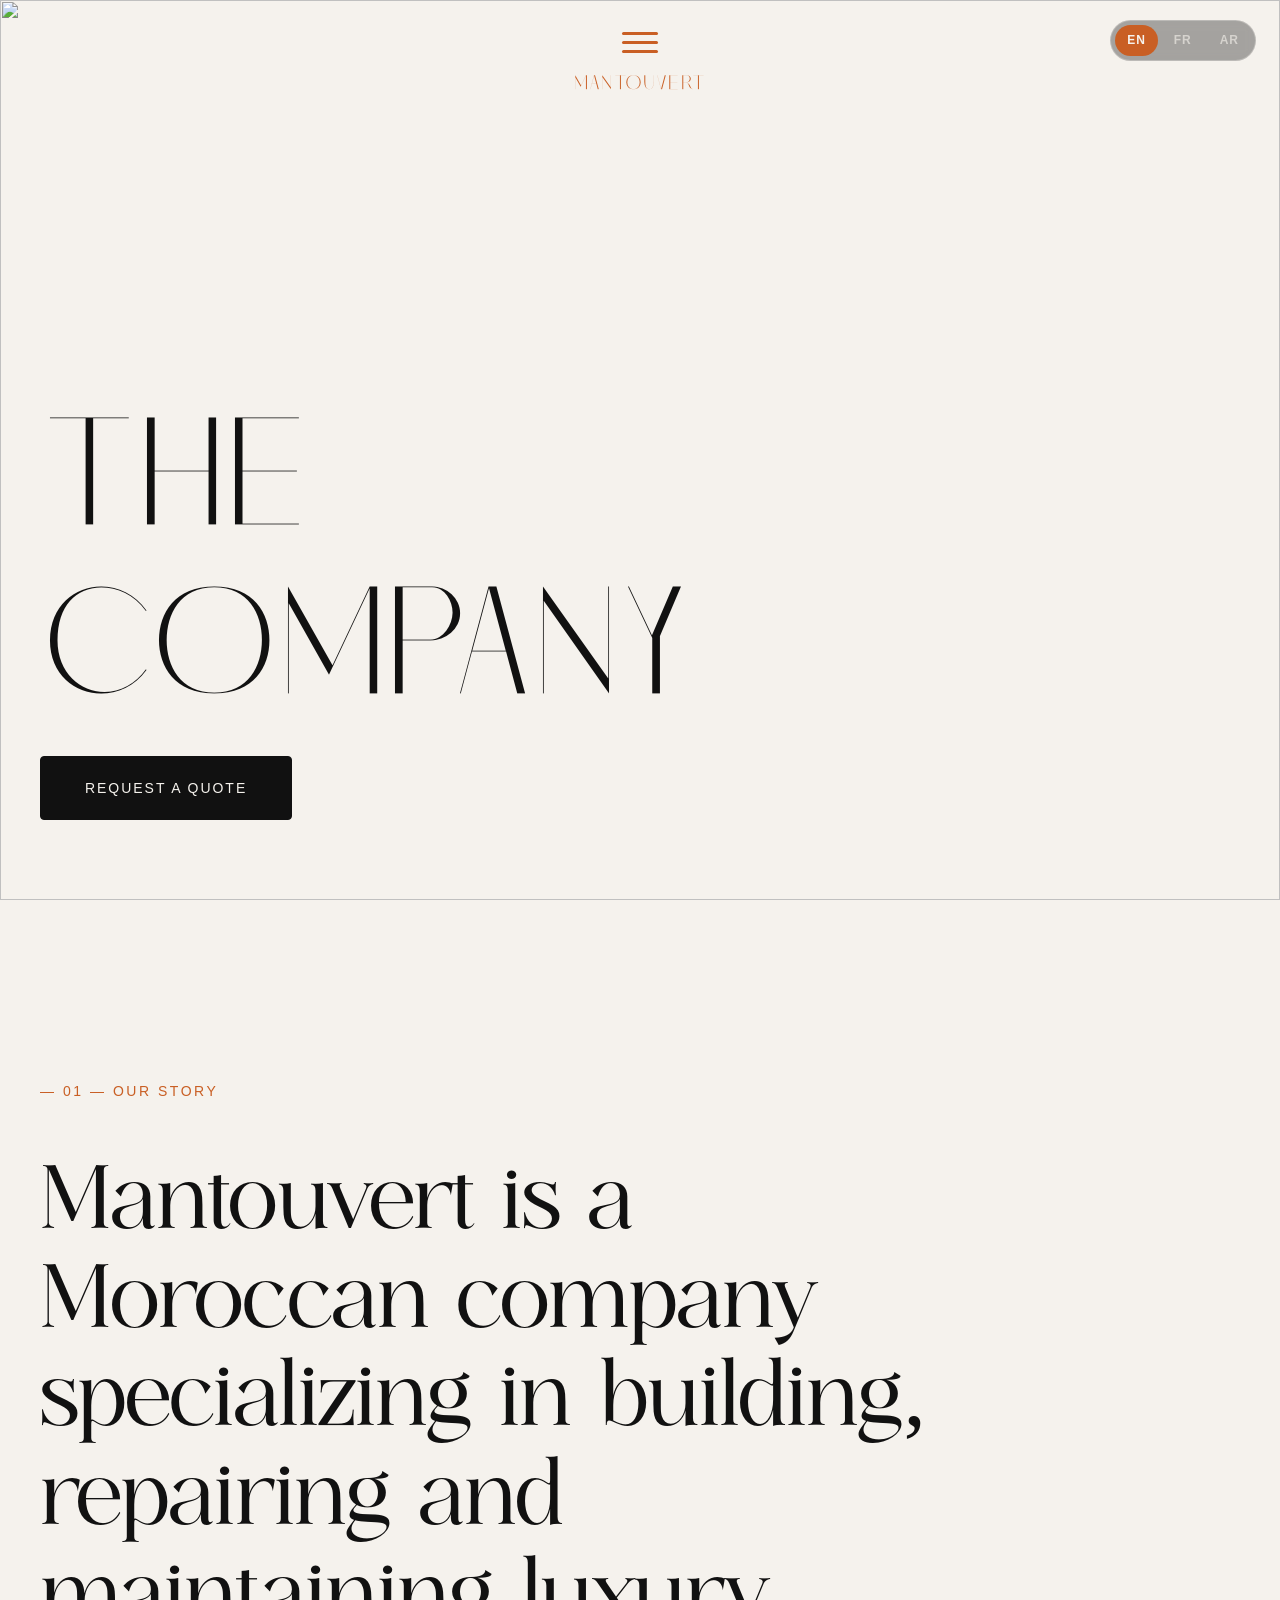
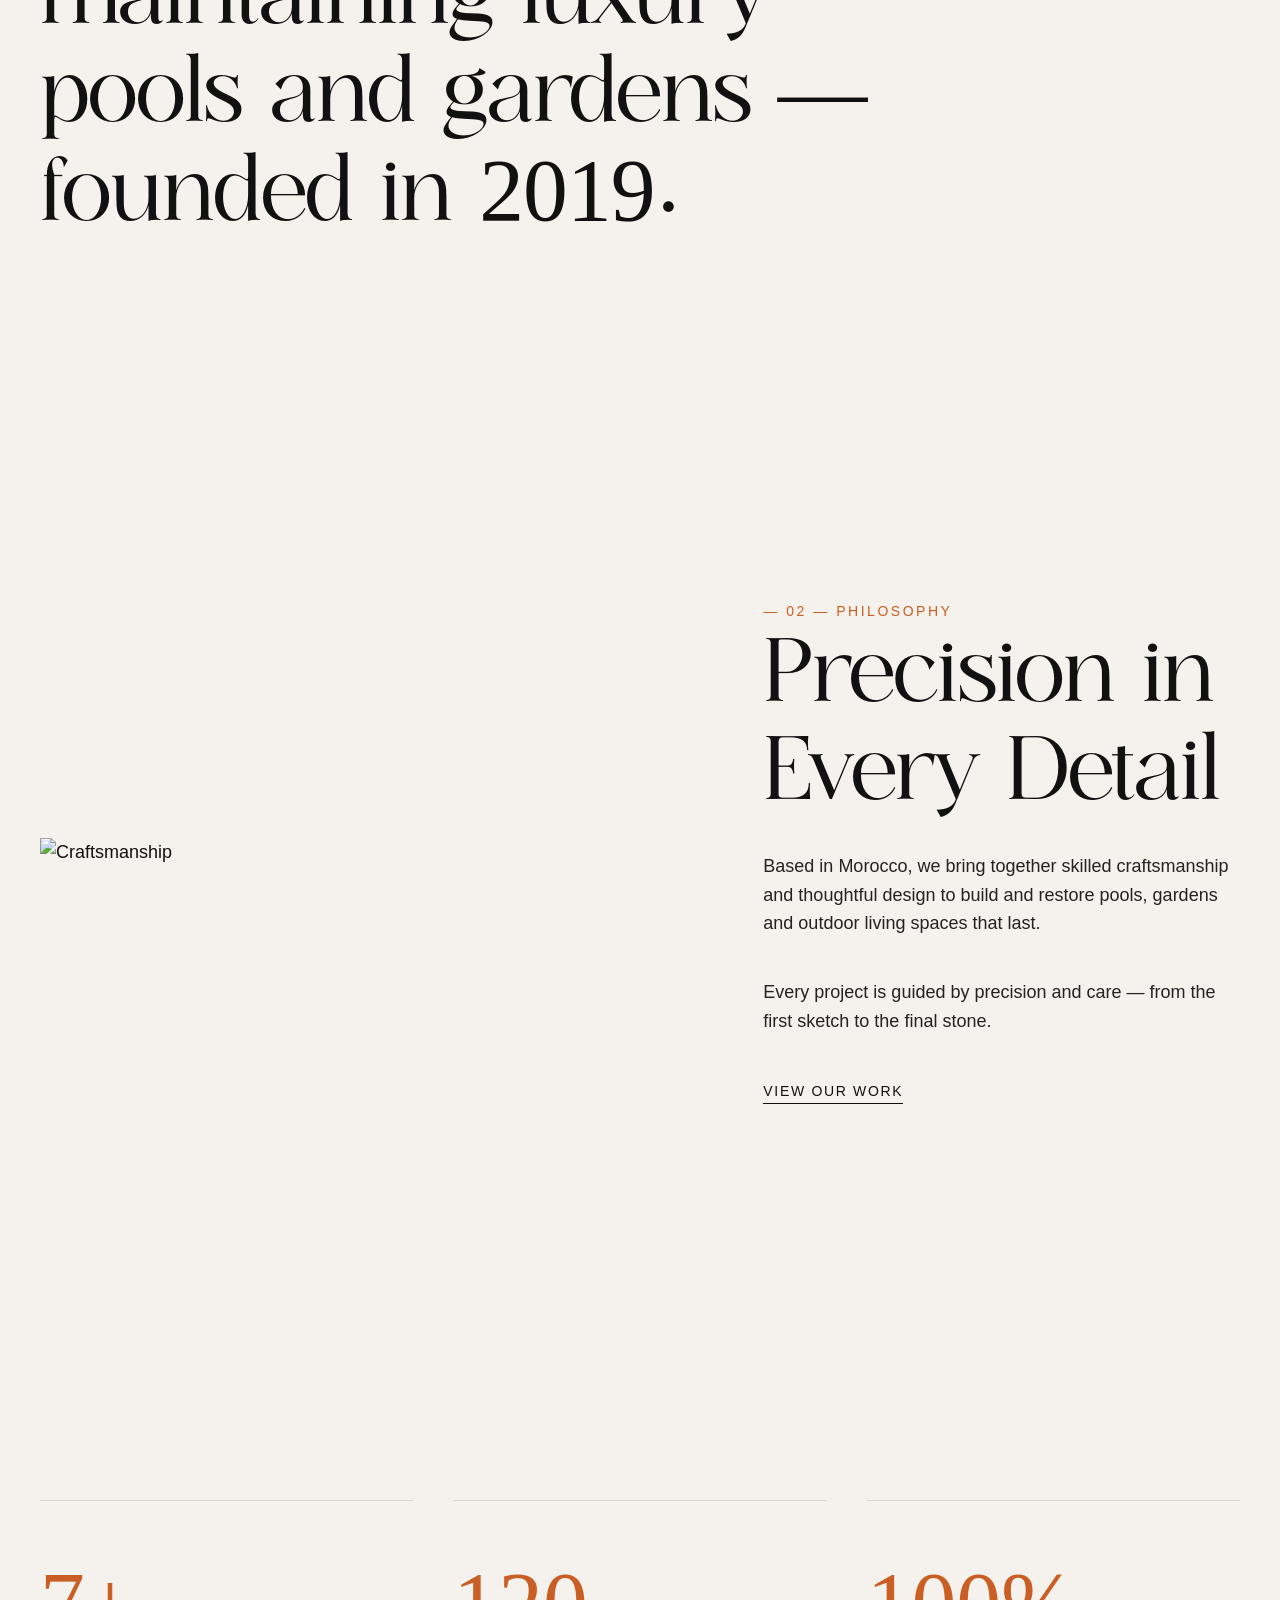
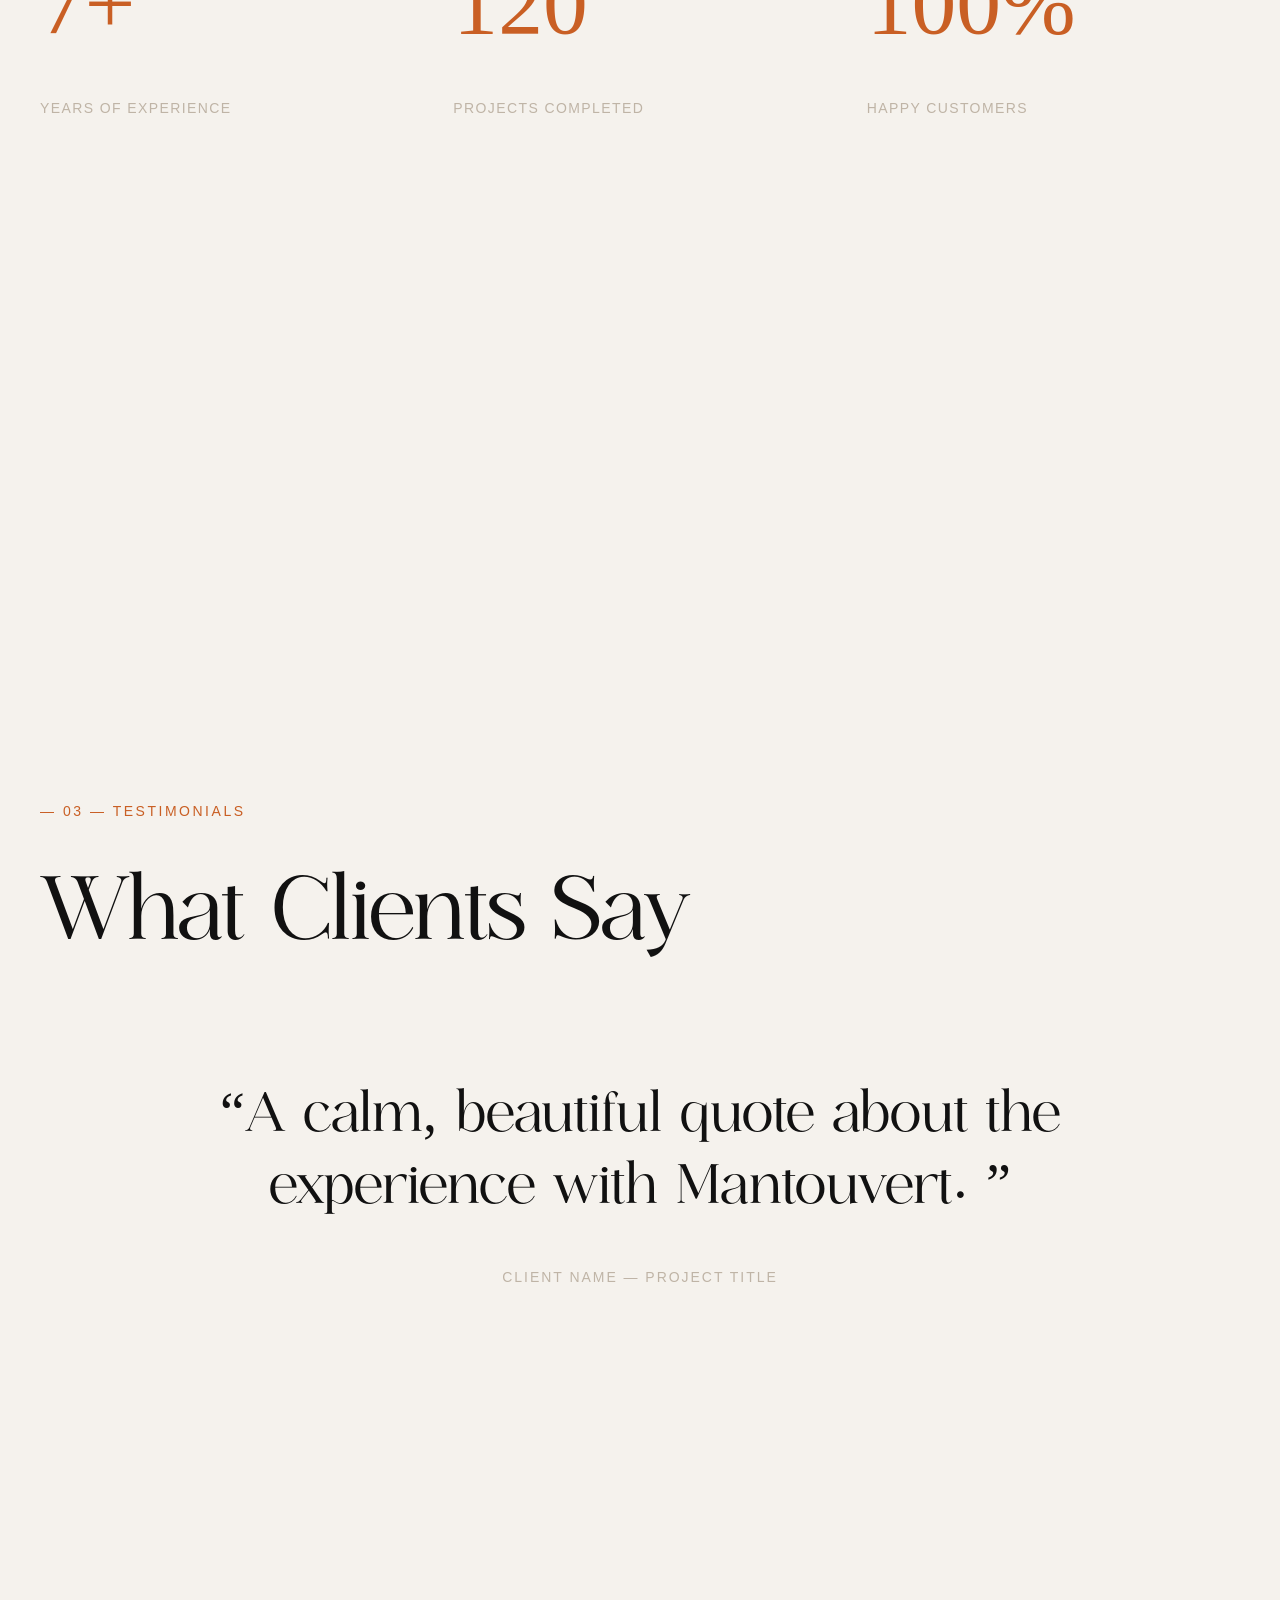
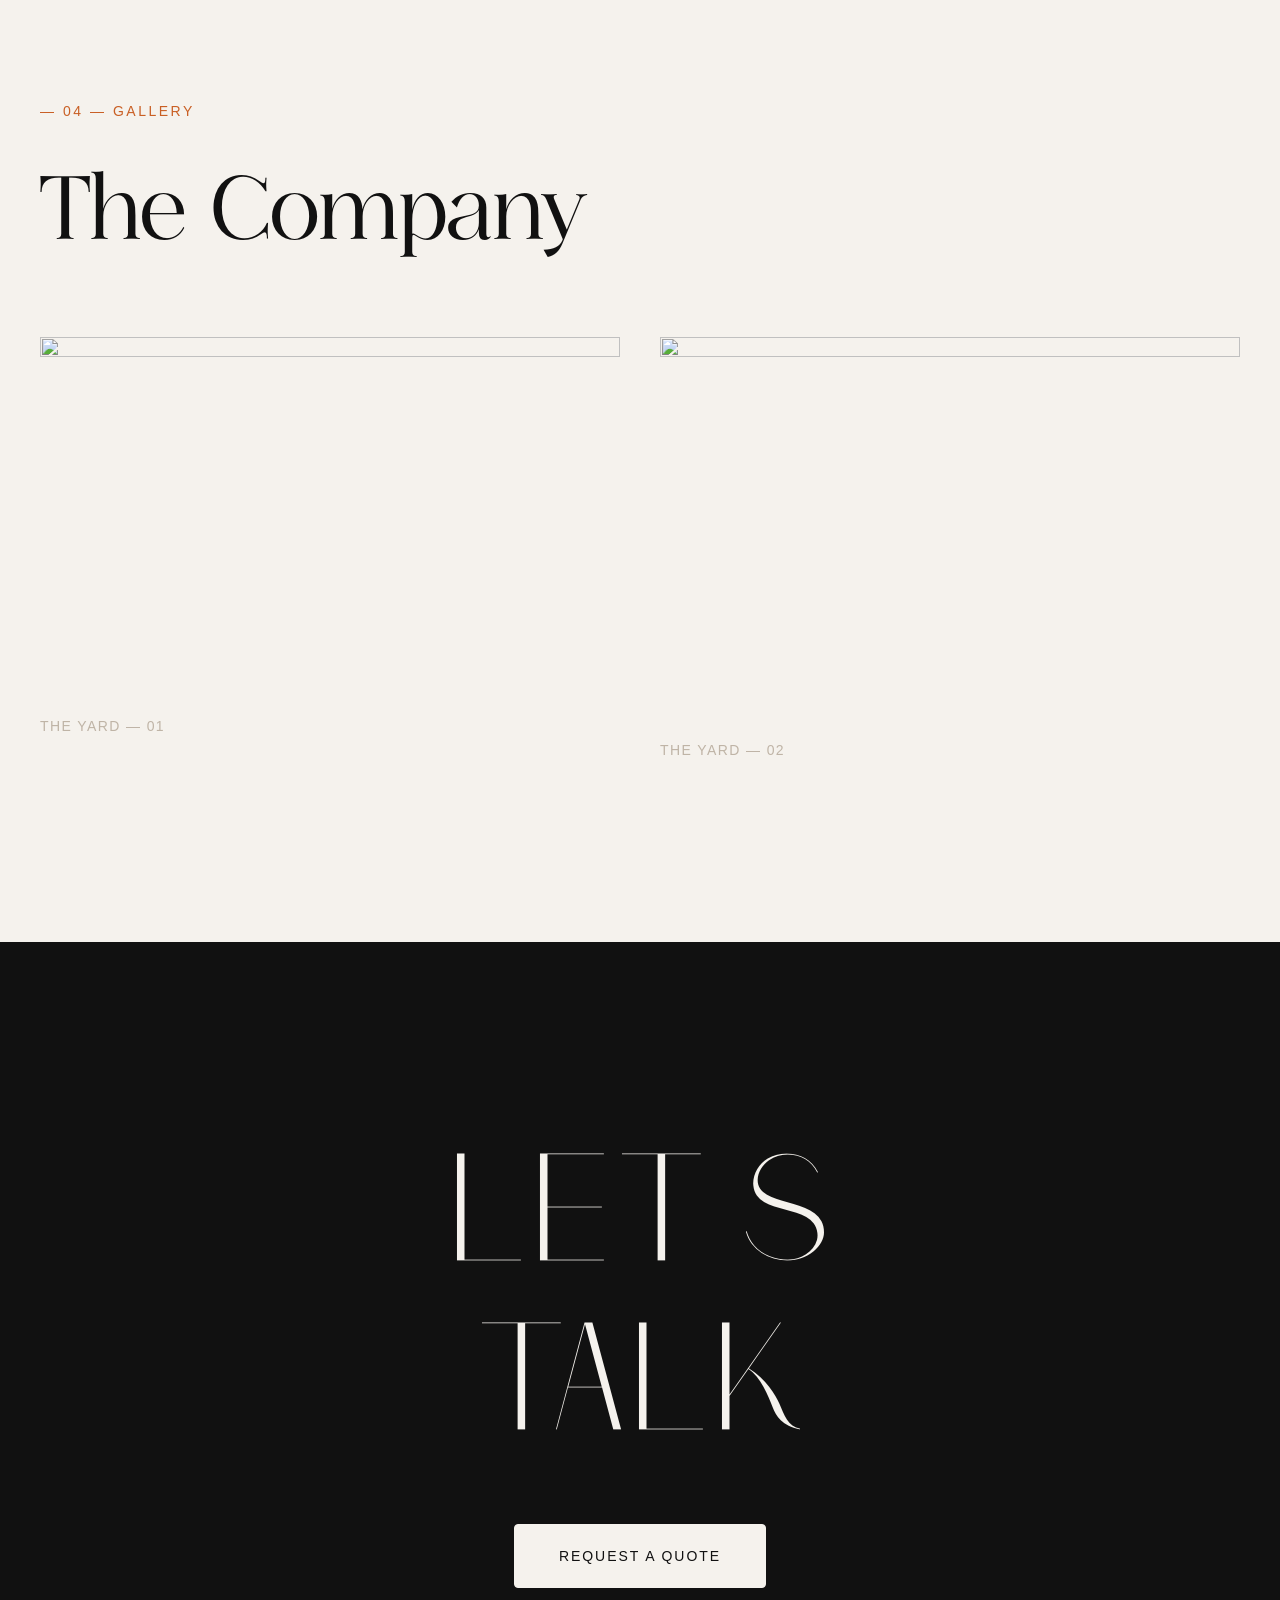
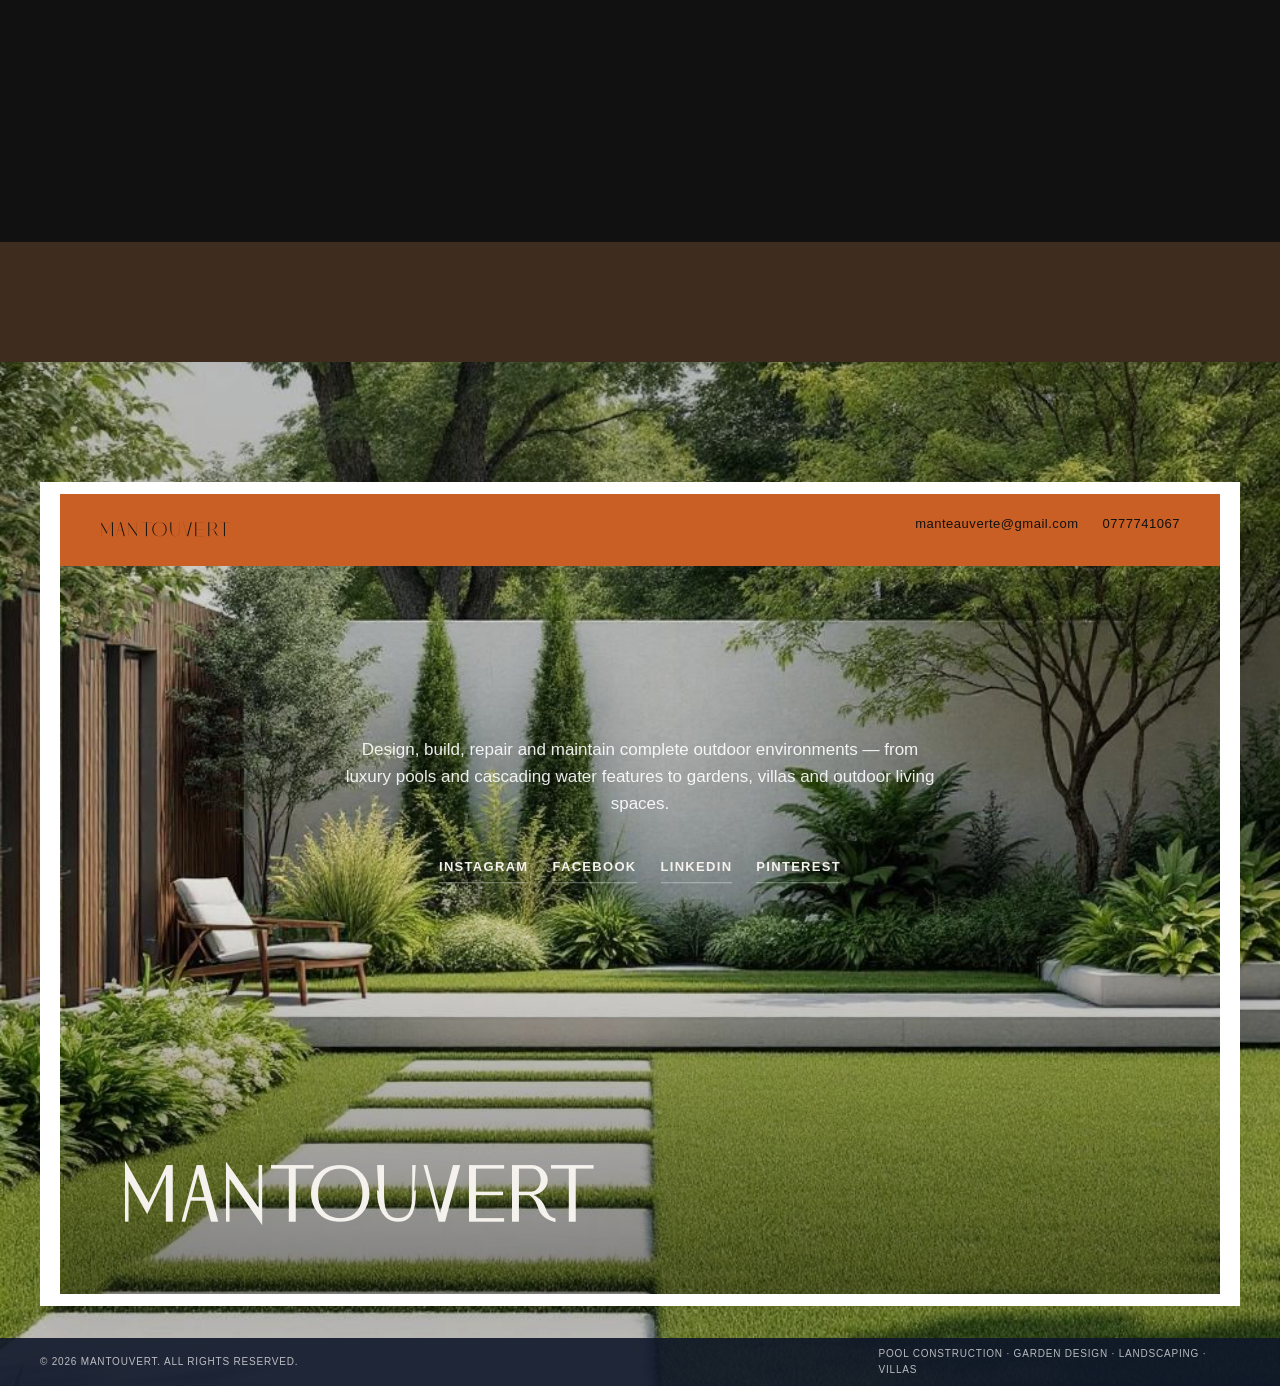
==== commit 530c858c: "improving the ui -2" ====
--- a/about.html
+++ b/about.html
@@ -41,7 +41,7 @@
     <!-- HERO -->
     <section class="hero hero--page">
       <div class="hero__media">
-        <img src="public/imgs/hero_swimmingpool.jpg" alt="">
+        <img src="https://i.pinimg.com/1200x/5f/0f/87/5f0f877fd4f9358786296b75bb558996.jpg" alt="">
       </div>
       <div class="hero__content container">
         <h1 class="hero__title" data-i18n="THE<br>COMPANY">THE<br>COMPANY</h1>
@@ -65,7 +65,7 @@
         <div class="craftsmanship__grid">
 
           <div class="craftsmanship__media">
-            <img src="public/imgs/hero_garden.jpg" alt="Craftsmanship">
+            <img src="https://i.pinimg.com/1200x/8b/5a/8f/8b5a8fa5aaab7b82c5667a8dd7ac3287.jpg" alt="Craftsmanship">
           </div>
 
           <div class="craftsmanship__content">
@@ -123,11 +123,11 @@
         </div>
         <div class="gallery__grid">
           <figure class="gallery__item">
-            <img src="public/imgs/hero_swimmingpool.jpg" alt="">
+            <img src="https://i.pinimg.com/1200x/c9/3c/c9/c93cc91d3c8631685a5d30c48e78a1d6.jpg" alt="">
             <figcaption class="gallery__caption" data-i18n="The Yard — 01">The Yard — 01</figcaption>
           </figure>
           <figure class="gallery__item">
-            <img src="public/imgs/hero_waterfall.jpg" alt="">
+            <img src="https://i.pinimg.com/1200x/ec/3c/95/ec3c95deb157534d666ead85b40bb439.jpg" alt="">
             <figcaption class="gallery__caption" data-i18n="The Yard — 02">The Yard — 02</figcaption>
           </figure>
         </div>
--- a/css/components.css
+++ b/css/components.css
@@ -584,7 +584,7 @@
   left: 0;
   right: 0;
   z-index: 2;
-  padding: 0 60px 140px;
+  padding: 0 60px 80px;
   pointer-events: none;
 }
 
@@ -602,7 +602,7 @@
 
 .hero-cards__paragraph {
   position: absolute;
-  bottom: 14
+  bottom: 80px;
   right: 60px;
   max-width: 350px;
   font-family: var(--font-body);
@@ -1514,7 +1514,7 @@
   .hero-cards__footer {
     grid-template-columns: 1fr;
     gap: 24px;
-    padding: 0 20px 32px;
+    padding: 0 20px 120px;
   }
 
   .hero-cards__headline {
@@ -1524,6 +1524,7 @@
   .hero-cards__paragraph {
     font-size: 14px;
     margin: 0;
+    bottom: 120px;
   }
 
   .project-grid {
--- a/css/i18n.css
+++ b/css/i18n.css
@@ -52,6 +52,40 @@
 }
 
 /* --------------------------------------------
+   Contact form status message (Formspree feedback)
+   -------------------------------------------- */
+.contact-form__status {
+  margin-top: 24px;
+  padding: 16px 20px;
+  font-family: var(--font-body);
+  font-size: var(--type-small);
+  letter-spacing: 0.02em;
+  border-radius: 4px;
+  opacity: 0;
+  transform: translateY(-6px);
+  transition:
+    opacity var(--duration-fast) var(--ease),
+    transform var(--duration-fast) var(--ease);
+}
+
+.contact-form__status:not([hidden]) {
+  opacity: 1;
+  transform: translateY(0);
+}
+
+.contact-form__status.is-success {
+  color: #2f6b3a;
+  background-color: rgba(47, 107, 58, 0.08);
+  border: 1px solid rgba(47, 107, 58, 0.3);
+}
+
+.contact-form__status.is-error {
+  color: var(--color-brick);
+  background-color: rgba(143, 53, 38, 0.08);
+  border: 1px solid rgba(143, 53, 38, 0.3);
+}
+
+/* --------------------------------------------
    RTL (Arabic) — flip layout direction
    The site uses logical properties (margin-inline,
    padding-inline) so most layouts flip automatically.
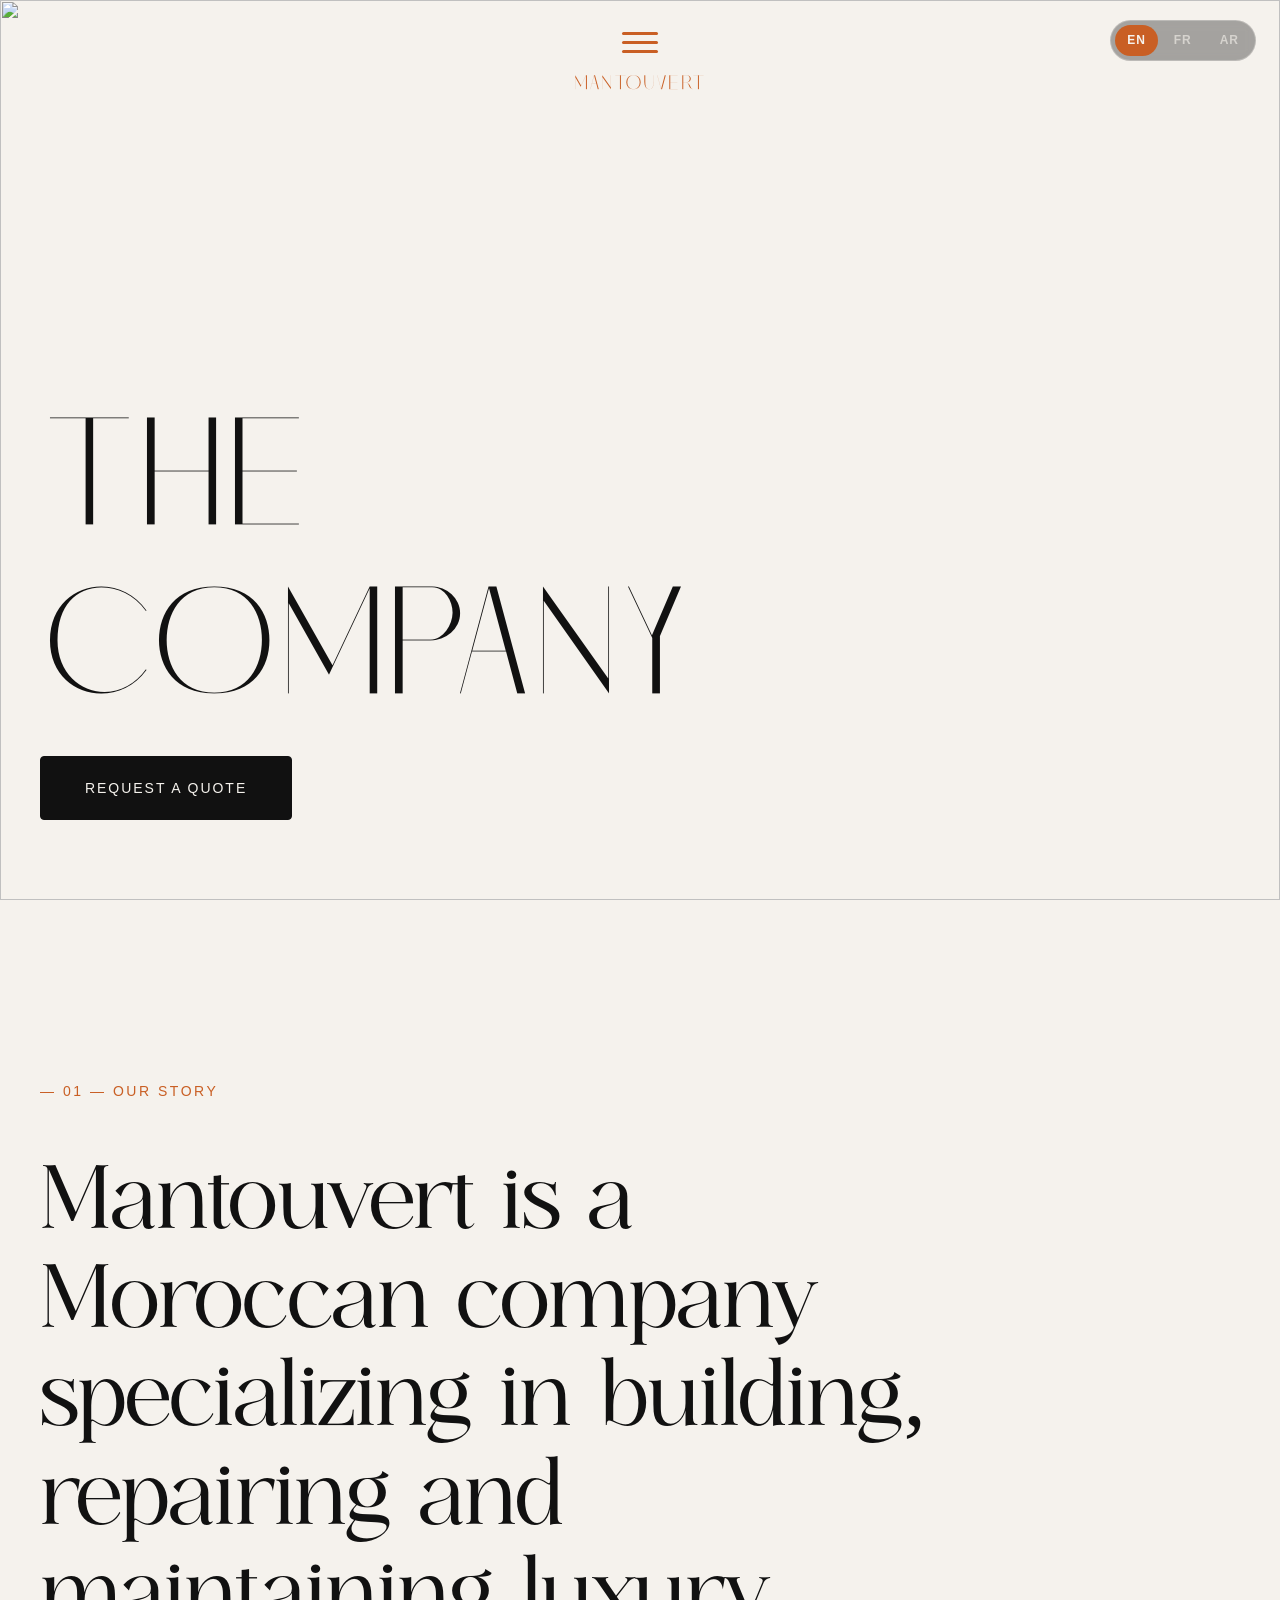
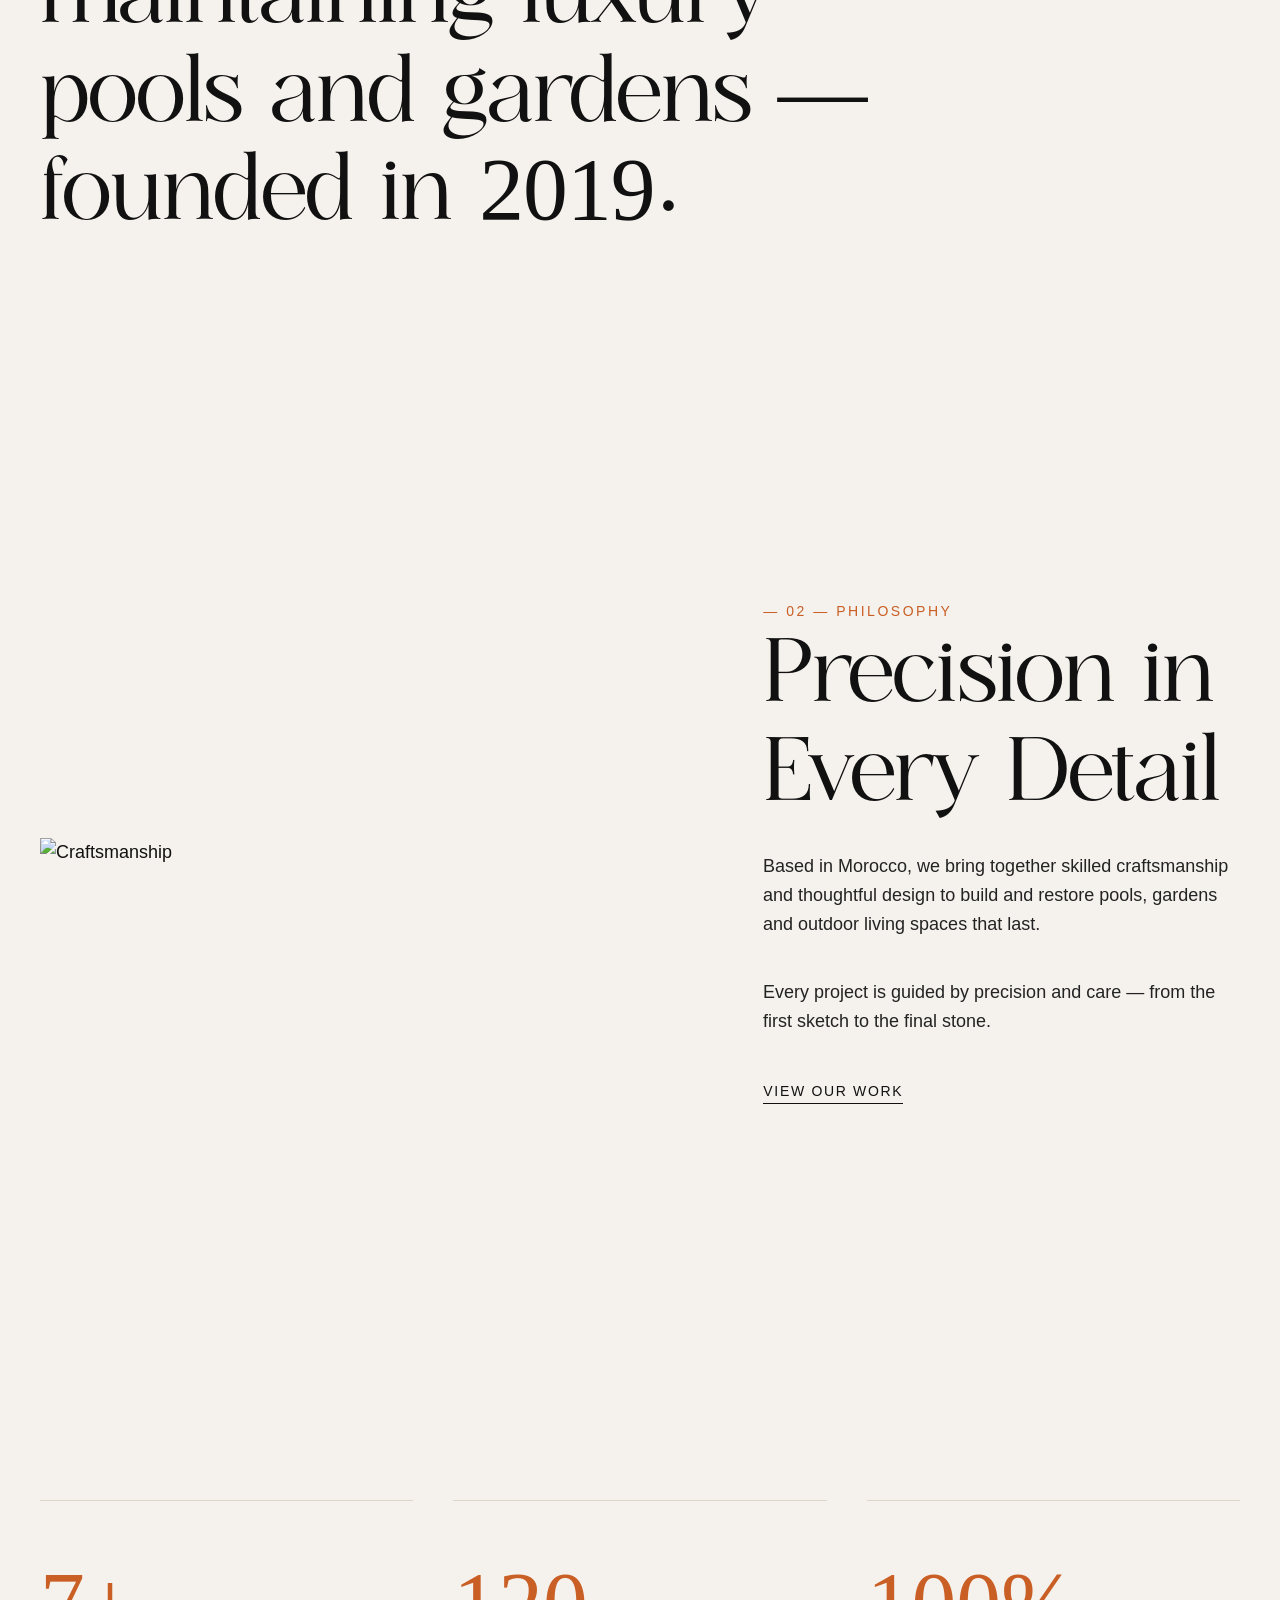
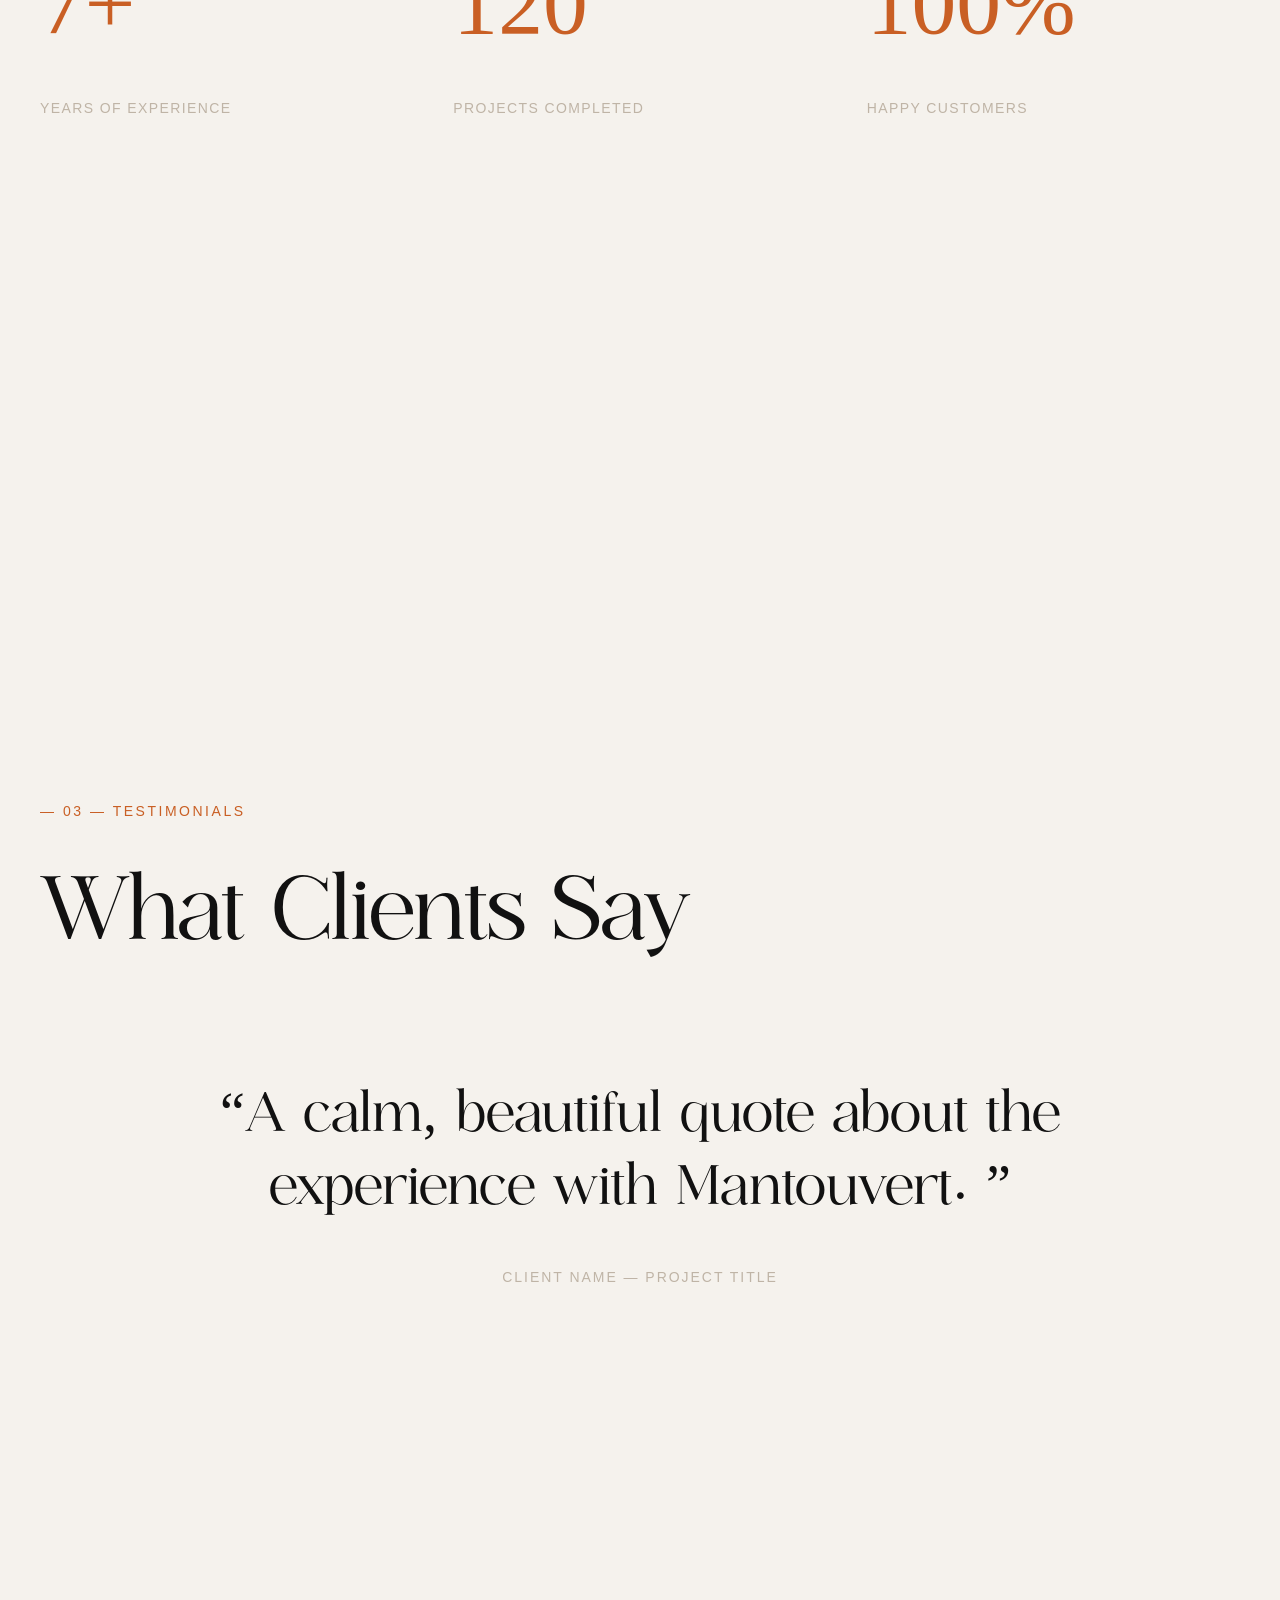
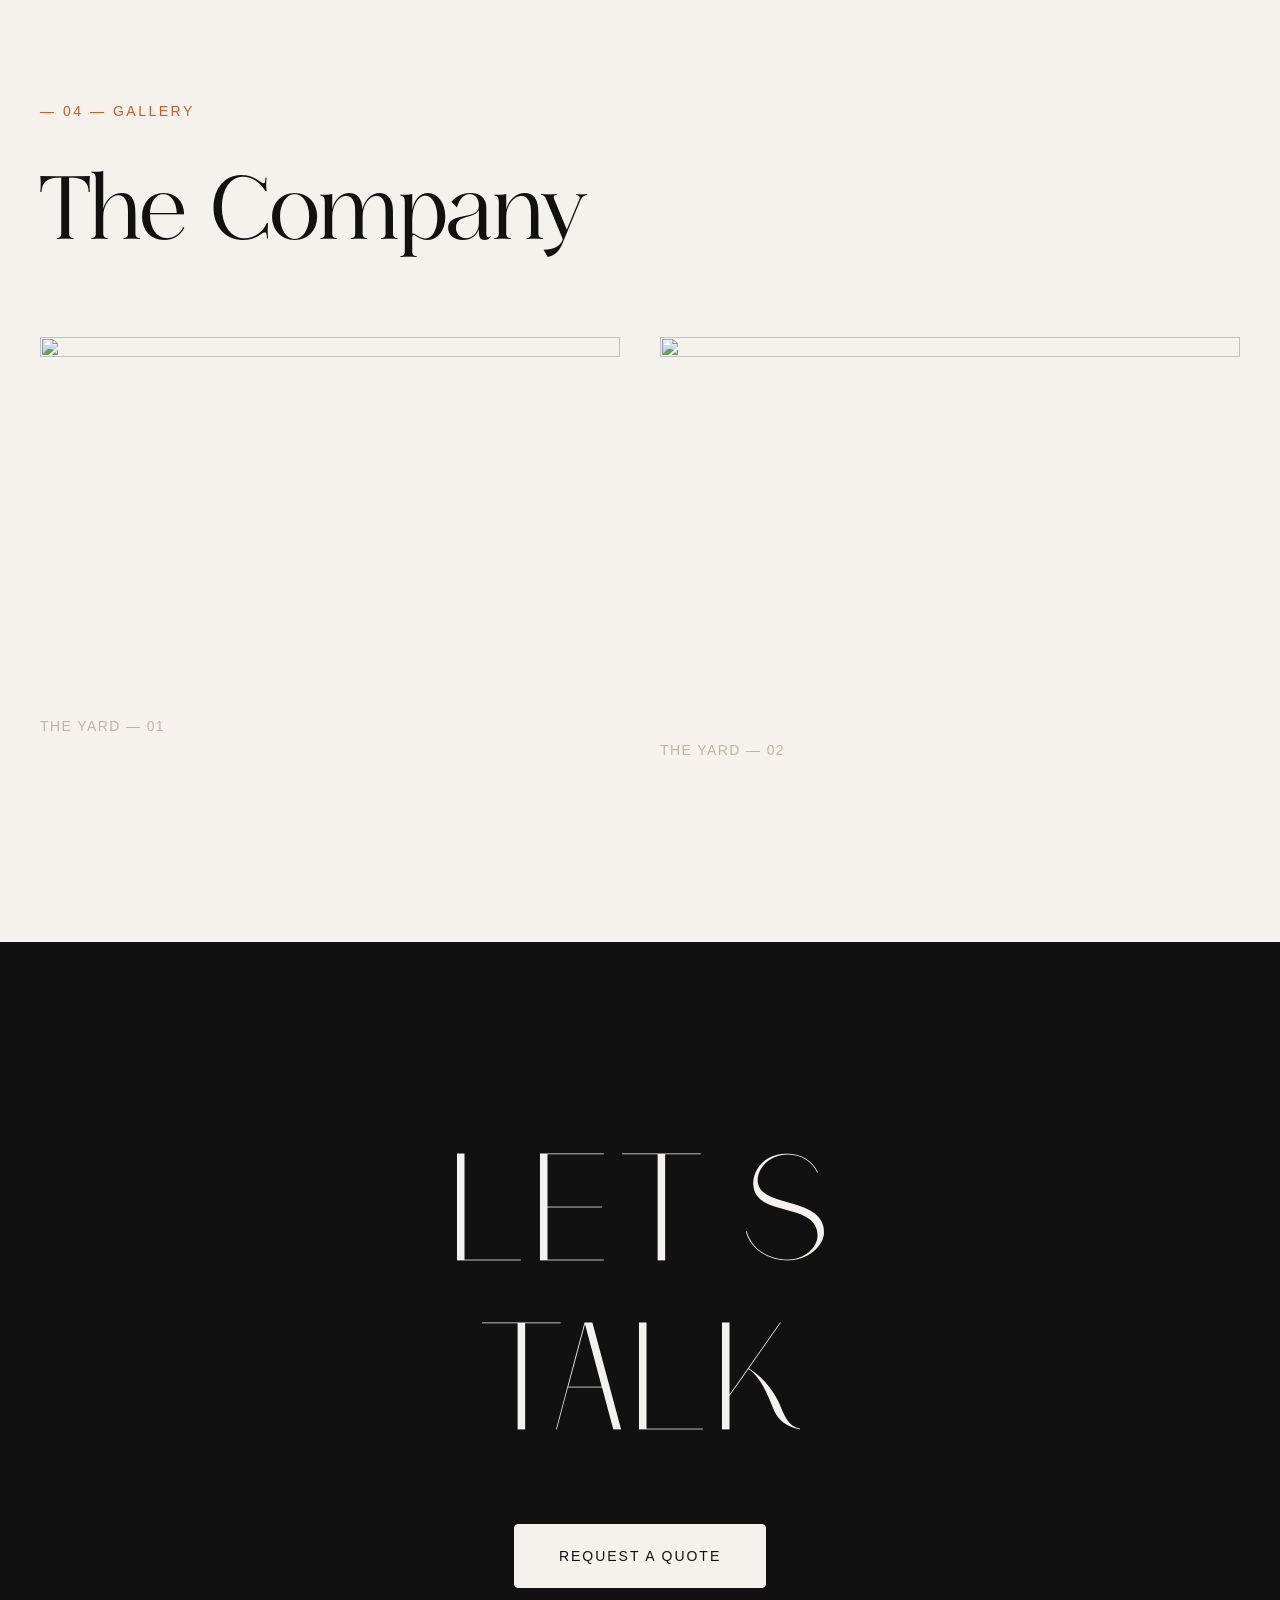
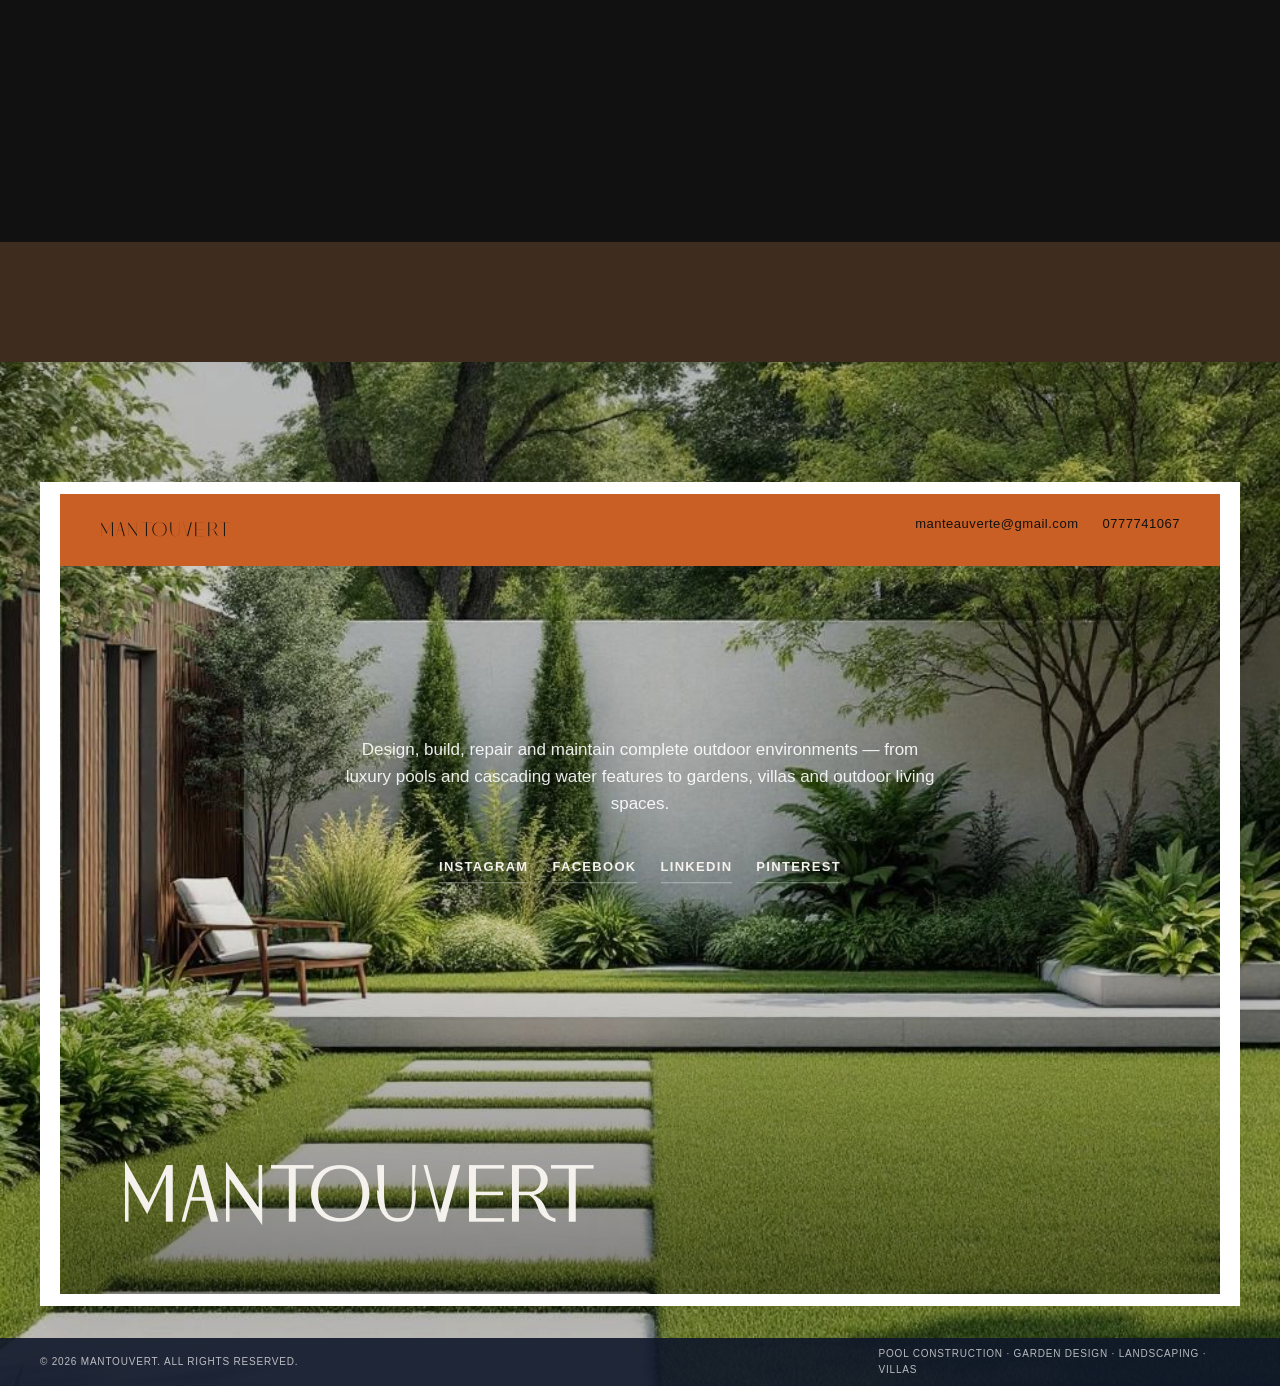
==== commit c0d6d7c2: "improving the ui -3" ====
--- a/about.html
+++ b/about.html
@@ -44,9 +44,9 @@
         <img src="https://i.pinimg.com/1200x/5f/0f/87/5f0f877fd4f9358786296b75bb558996.jpg" alt="">
       </div>
       <div class="hero__content container">
-        <h1 class="hero__title" data-i18n="THE<br>COMPANY">THE<br>COMPANY</h1>
+        <h1 class="hero__title reveal" data-dir="left" data-i18n="THE<br>COMPANY">THE<br>COMPANY</h1>
         <div class="hero__actions">
-          <a href="contact.html" class="btn btn--primary" data-i18n="REQUEST A QUOTE">REQUEST A QUOTE</a>
+          <a href="contact.html" class="btn btn--primary reveal" data-dir="left" data-i18n="REQUEST A QUOTE">REQUEST A QUOTE</a>
         </div>
       </div>
     </section>
@@ -55,7 +55,7 @@
     <section class="intro">
       <div class="container">
         <p class="intro__eyebrow" data-i18n="— 01 — Our Story">— 01 — Our Story</p>
-        <h2 class="intro__title" data-i18n="Mantouvert is a Moroccan company specializing in building, repairing and maintaining luxury pools and gardens — founded in 2019.">Mantouvert is a Moroccan company specializing in building, repairing and maintaining luxury pools and gardens — founded in 2019.</h2>
+        <h2 class="intro__title reveal" data-dir="right" data-i18n="Mantouvert is a Moroccan company specializing in building, repairing and maintaining luxury pools and gardens — founded in 2019.">Mantouvert is a Moroccan company specializing in building, repairing and maintaining luxury pools and gardens — founded in 2019.</h2>
       </div>
     </section>
 
@@ -70,10 +70,10 @@
 
           <div class="craftsmanship__content">
             <p class="section-head__eyebrow" data-i18n="— 02 — Philosophy">— 02 — Philosophy</p>
-            <h2 class="craftsmanship__title" data-i18n="Precision in Every Detail">Precision in Every Detail</h2>
-            <p class="craftsmanship__text" data-i18n="Based in Morocco, we bring together skilled craftsmanship and thoughtful design to build and restore pools, gardens and outdoor living spaces that last.">Based in Morocco, we bring together skilled craftsmanship and thoughtful design to build and restore pools, gardens and outdoor living spaces that last.</p>
-            <p class="craftsmanship__text" data-i18n="Every project is guided by precision and care — from the first sketch to the final stone.">Every project is guided by precision and care — from the first sketch to the final stone.</p>
-            <a href="projects.html" class="section-head__link" data-i18n="View Our Work">View Our Work</a>
+            <h2 class="craftsmanship__title reveal" data-dir="right" data-i18n="Precision in Every Detail">Precision in Every Detail</h2>
+            <p class="craftsmanship__text reveal" data-dir="right" data-i18n="Based in Morocco, we bring together skilled craftsmanship and thoughtful design to build and restore pools, gardens and outdoor living spaces that last.">Based in Morocco, we bring together skilled craftsmanship and thoughtful design to build and restore pools, gardens and outdoor living spaces that last.</p>
+            <p class="craftsmanship__text reveal" data-dir="right" data-i18n="Every project is guided by precision and care — from the first sketch to the final stone.">Every project is guided by precision and care — from the first sketch to the final stone.</p>
+            <a href="projects.html" class="section-head__link reveal" data-dir="right" data-i18n="View Our Work">View Our Work</a>
           </div>
 
         </div>
@@ -105,11 +105,11 @@
       <div class="container">
         <div class="section-head">
           <p class="section-head__eyebrow" data-i18n="— 03 — Testimonials">— 03 — Testimonials</p>
-          <h2 class="section-head__title" data-i18n="What Clients Say">What Clients Say</h2>
+          <h2 class="section-head__title reveal" data-dir="left" data-i18n="What Clients Say">What Clients Say</h2>
         </div>
         <blockquote class="testimonial">
-          <p class="testimonial__quote" data-i18n="“A calm, beautiful quote about the experience with Mantouvert.”">“A calm, beautiful quote about the experience with Mantouvert.”</p>
-          <cite class="testimonial__author" data-i18n="Client Name — Project Title">Client Name — Project Title</cite>
+          <p class="testimonial__quote reveal" data-dir="left" data-i18n="“A calm, beautiful quote about the experience with Mantouvert.”">“A calm, beautiful quote about the experience with Mantouvert.”</p>
+          <cite class="testimonial__author reveal" data-dir="left" data-i18n="Client Name — Project Title">Client Name — Project Title</cite>
         </blockquote>
       </div>
     </section>
@@ -119,7 +119,7 @@
       <div class="container">
         <div class="section-head">
           <p class="section-head__eyebrow" data-i18n="— 04 — Gallery">— 04 — Gallery</p>
-          <h2 class="section-head__title" data-i18n="The Company">The Company</h2>
+          <h2 class="section-head__title reveal" data-dir="right" data-i18n="The Company">The Company</h2>
         </div>
         <div class="gallery__grid">
           <figure class="gallery__item">
@@ -137,8 +137,8 @@
     <!-- CONTACT CTA -->
     <section class="cta">
       <div class="container">
-        <h2 class="cta__title" data-i18n="LET'S<br>TALK">LET'S<br>TALK</h2>
-        <a href="contact.html" class="btn btn--light" data-i18n="REQUEST A QUOTE">REQUEST A QUOTE</a>
+        <h2 class="cta__title reveal" data-dir="right" data-i18n="LET'S<br>TALK">LET'S<br>TALK</h2>
+        <a href="contact.html" class="btn btn--light reveal" data-dir="right" data-i18n="REQUEST A QUOTE">REQUEST A QUOTE</a>
       </div>
     </section>
 
--- a/css/i18n.css
+++ b/css/i18n.css
@@ -52,6 +52,41 @@
 }
 
 /* --------------------------------------------
+   Slide-in Reveal Animations — text slides in
+   from the left or right as it enters the viewport.
+   JS adds `.is-visible` via IntersectionObserver.
+   -------------------------------------------- */
+.reveal {
+  opacity: 0;
+  transition:
+    opacity 0.7s var(--ease),
+    transform 0.7s var(--ease);
+  will-change: opacity, transform;
+}
+
+.reveal[data-dir='left'] {
+  transform: translateX(-60px);
+}
+
+.reveal[data-dir='right'] {
+  transform: translateX(60px);
+}
+
+.reveal.is-visible {
+  opacity: 1;
+  transform: translateX(0);
+}
+
+/* Respect reduced-motion preferences */
+@media (prefers-reduced-motion: reduce) {
+  .reveal {
+    opacity: 1 !important;
+    transform: none !important;
+    transition: none !important;
+  }
+}
+
+/* --------------------------------------------
    Contact form status message (Formspree feedback)
    -------------------------------------------- */
 .contact-form__status {
